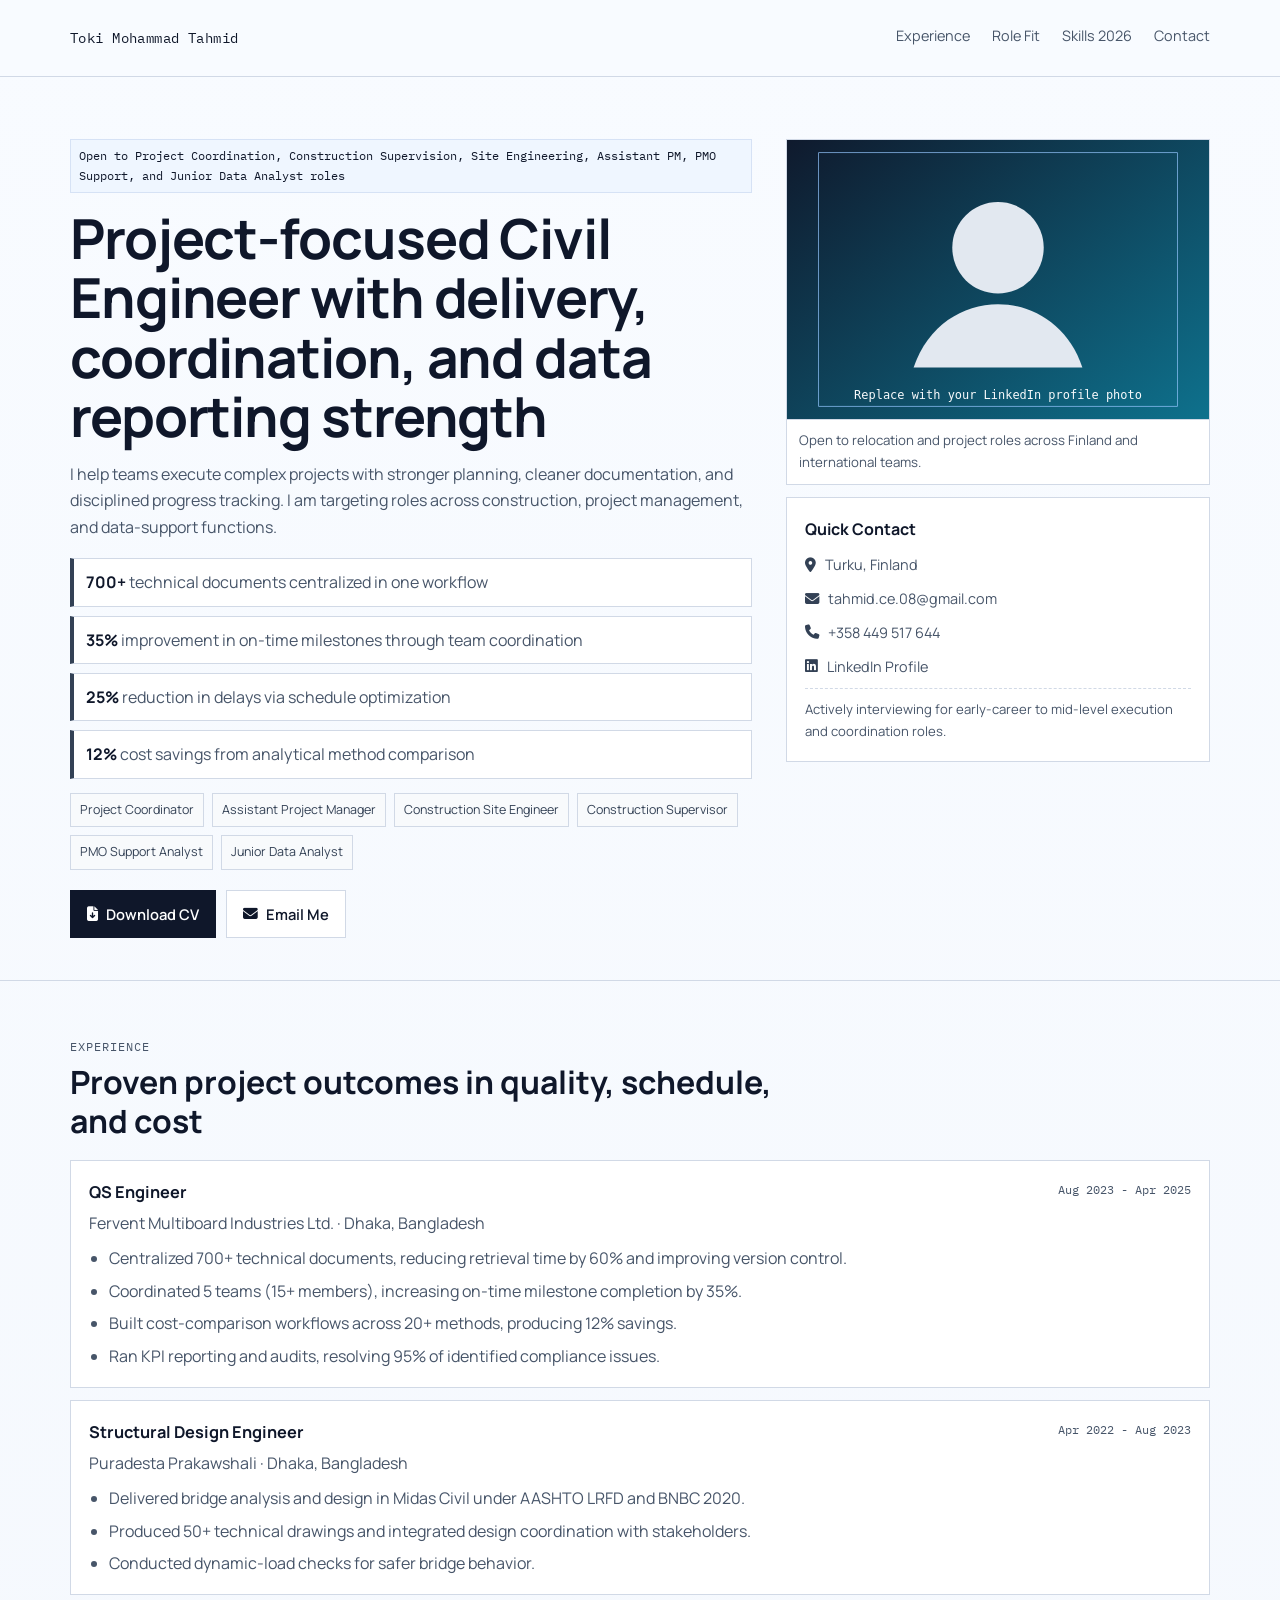
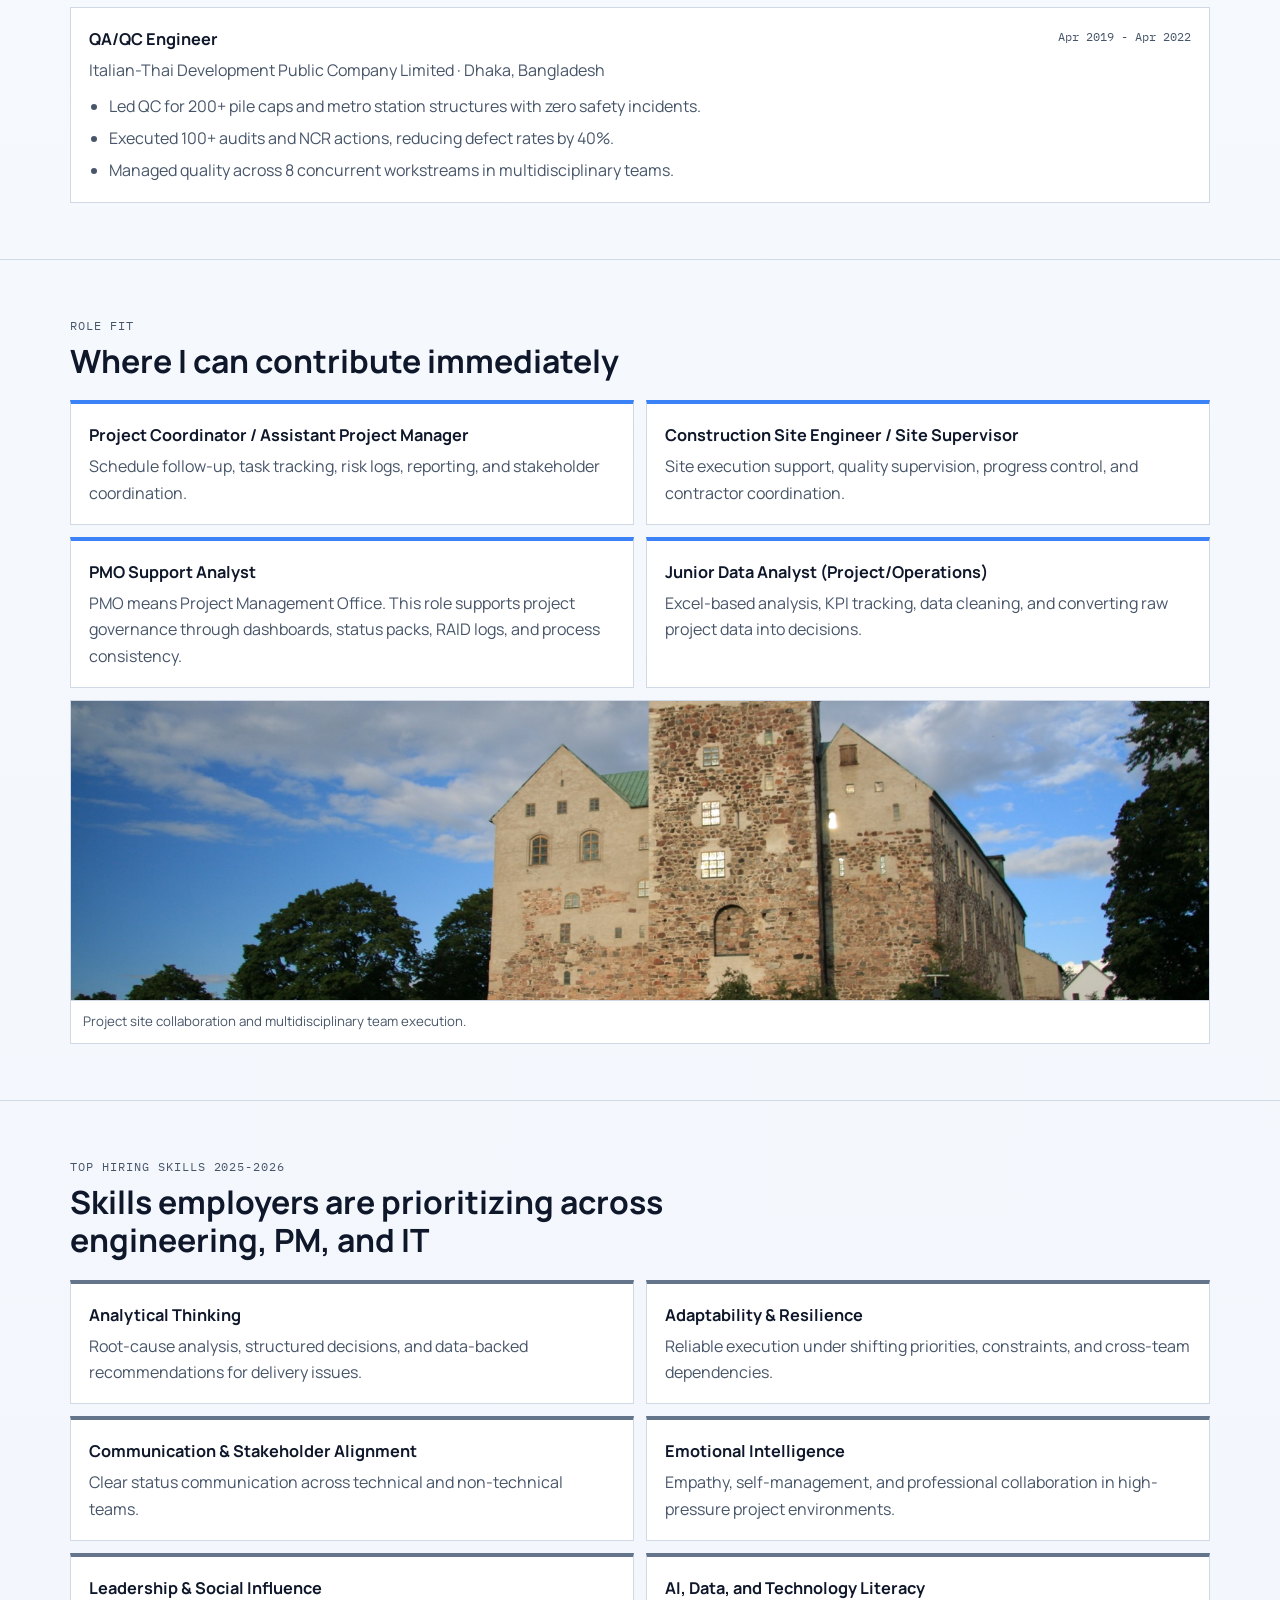
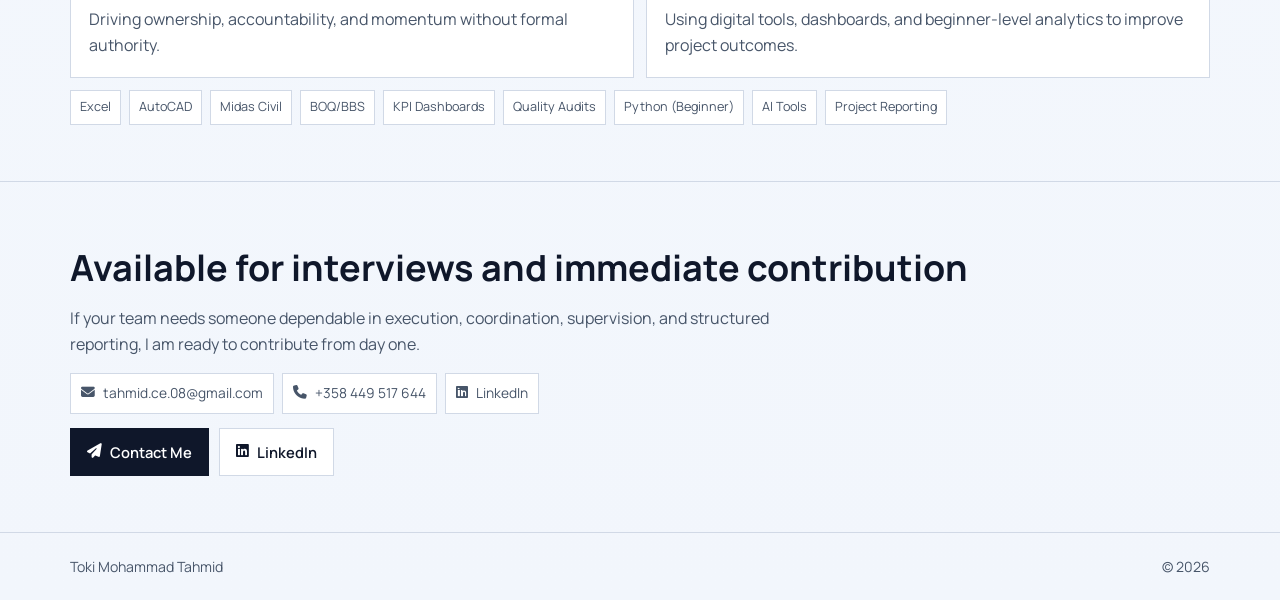
==== index.html @ 41ebed78 "Polish CV site: neutral sharp design, role fit, skills and photo-ready layout" ====
<!DOCTYPE html>
<html lang="en">
<head>
  <meta charset="UTF-8">
  <meta name="viewport" content="width=device-width, initial-scale=1.0">
  <meta name="description" content="Toki Mohammad Tahmid - Civil Engineer and Project Coordinator open to project management, construction supervision, site engineering, and junior data roles.">
  <meta name="robots" content="index,follow">
  <meta name="theme-color" content="#0f172a">
  <meta property="og:type" content="website">
  <meta property="og:title" content="Toki Mohammad Tahmid | Civil Engineer & Project Coordinator">
  <meta property="og:description" content="6+ years delivering measurable schedule, quality, and cost outcomes in infrastructure projects.">
  <meta property="og:url" content="https://tamidtoki.github.io/CV_Website/">
  <meta property="og:image" content="assets/favicon.svg">
  <meta name="twitter:card" content="summary_large_image">
  <meta name="twitter:title" content="Toki Mohammad Tahmid | Civil Engineer & Project Coordinator">
  <meta name="twitter:description" content="6+ years delivering measurable schedule, quality, and cost outcomes in infrastructure projects.">
  <meta name="twitter:image" content="assets/favicon.svg">
  <link rel="canonical" href="https://tamidtoki.github.io/CV_Website/">
  <title>Toki Mohammad Tahmid | Civil Engineer & Project Coordinator</title>

  <link rel="preconnect" href="https://fonts.googleapis.com">
  <link rel="preconnect" href="https://fonts.gstatic.com" crossorigin>
  <link href="https://fonts.googleapis.com/css2?family=Manrope:wght@400;500;600;700;800&family=IBM+Plex+Mono:wght@400;500&display=swap" rel="stylesheet">
  <link rel="stylesheet" href="https://cdnjs.cloudflare.com/ajax/libs/font-awesome/6.5.1/css/all.min.css">
  <link rel="icon" type="image/svg+xml" href="assets/favicon.svg">
  <link rel="stylesheet" href="css/styles.css">
</head>
<body>
  <a class="skip-link" href="#main">Skip to content</a>

  <header class="site-header">
    <div class="container nav-row">
      <a href="#top" class="brand">Toki Mohammad Tahmid</a>
      <button class="menu-btn" id="menuBtn" aria-label="Open menu" aria-expanded="false" aria-controls="siteNav">
        <span></span><span></span>
      </button>
      <nav id="siteNav" class="site-nav" aria-label="Primary">
        <a href="#experience">Experience</a>
        <a href="#role-fit">Role Fit</a>
        <a href="#skills-2026">Skills 2026</a>
        <a href="#contact">Contact</a>
      </nav>
    </div>
  </header>

  <main id="main">
    <section class="hero" id="top" data-reveal>
      <div class="container hero-grid">
        <div>
          <p class="eyebrow">Open to Project Coordination, Construction Supervision, Site Engineering, Assistant PM, PMO Support, and Junior Data Analyst roles</p>
          <h1>Project-focused Civil Engineer with delivery, coordination, and data reporting strength</h1>
          <p class="lead">I help teams execute complex projects with stronger planning, cleaner documentation, and disciplined progress tracking. I am targeting roles across construction, project management, and data-support functions.</p>

          <ul class="highlight-metrics" aria-label="Selected impact metrics">
            <li><strong>700+</strong> technical documents centralized in one workflow</li>
            <li><strong>35%</strong> improvement in on-time milestones through team coordination</li>
            <li><strong>25%</strong> reduction in delays via schedule optimization</li>
            <li><strong>12%</strong> cost savings from analytical method comparison</li>
          </ul>

          <ul class="role-chips" aria-label="Target roles">
            <li>Project Coordinator</li>
            <li>Assistant Project Manager</li>
            <li>Construction Site Engineer</li>
            <li>Construction Supervisor</li>
            <li>PMO Support Analyst</li>
            <li>Junior Data Analyst</li>
          </ul>

          <div class="hero-actions">
            <a class="btn btn-primary" href="assets/Toki_Mohamamd_Tahmid_CV.pdf" download>
              <i class="fa-solid fa-file-arrow-down"></i> Download CV
            </a>
            <a class="btn btn-secondary" href="mailto:tahmid.ce.08@gmail.com">
              <i class="fa-solid fa-envelope"></i> Email Me
            </a>
          </div>
        </div>

        <aside class="hero-side" data-reveal>
          <figure class="context-figure">
            <img src="assets/images/profile-photo.jpg" alt="Portrait of Toki Mohammad Tahmid" loading="lazy" onerror="this.onerror=null;this.src='assets/images/profile-photo.svg';">
            <figcaption>
              Open to relocation and project roles across Finland and international teams.
            </figcaption>
          </figure>
          <div class="contact-card" aria-label="Contact information">
            <h2>Quick Contact</h2>
            <ul>
              <li><i class="fa-solid fa-location-dot"></i> Turku, Finland</li>
              <li><i class="fa-solid fa-envelope"></i> <a href="mailto:tahmid.ce.08@gmail.com">tahmid.ce.08@gmail.com</a></li>
              <li><i class="fa-solid fa-phone"></i> <a href="tel:+358449517644">+358 449 517 644</a></li>
              <li><i class="fa-brands fa-linkedin"></i> <a href="https://linkedin.com/in/toki-mohammad-t-a7b334159" target="_blank" rel="noopener noreferrer">LinkedIn Profile</a></li>
            </ul>
            <p class="note">Actively interviewing for early-career to mid-level execution and coordination roles.</p>
          </div>
        </aside>
      </div>
    </section>

    <section class="section" id="experience" data-reveal>
      <div class="container">
        <div class="section-heading">
          <p>Experience</p>
          <h2>Proven project outcomes in quality, schedule, and cost</h2>
        </div>

        <article class="entry" data-reveal>
          <header>
            <div>
              <h3>QS Engineer</h3>
              <p>Fervent Multiboard Industries Ltd. · Dhaka, Bangladesh</p>
            </div>
            <time>Aug 2023 - Apr 2025</time>
          </header>
          <ul>
            <li>Centralized 700+ technical documents, reducing retrieval time by 60% and improving version control.</li>
            <li>Coordinated 5 teams (15+ members), increasing on-time milestone completion by 35%.</li>
            <li>Built cost-comparison workflows across 20+ methods, producing 12% savings.</li>
            <li>Ran KPI reporting and audits, resolving 95% of identified compliance issues.</li>
          </ul>
        </article>

        <article class="entry" data-reveal>
          <header>
            <div>
              <h3>Structural Design Engineer</h3>
              <p>Puradesta Prakawshali · Dhaka, Bangladesh</p>
            </div>
            <time>Apr 2022 - Aug 2023</time>
          </header>
          <ul>
            <li>Delivered bridge analysis and design in Midas Civil under AASHTO LRFD and BNBC 2020.</li>
            <li>Produced 50+ technical drawings and integrated design coordination with stakeholders.</li>
            <li>Conducted dynamic-load checks for safer bridge behavior.</li>
          </ul>
        </article>

        <article class="entry" data-reveal>
          <header>
            <div>
              <h3>QA/QC Engineer</h3>
              <p>Italian-Thai Development Public Company Limited · Dhaka, Bangladesh</p>
            </div>
            <time>Apr 2019 - Apr 2022</time>
          </header>
          <ul>
            <li>Led QC for 200+ pile caps and metro station structures with zero safety incidents.</li>
            <li>Executed 100+ audits and NCR actions, reducing defect rates by 40%.</li>
            <li>Managed quality across 8 concurrent workstreams in multidisciplinary teams.</li>
          </ul>
        </article>
      </div>
    </section>

    <section class="section" id="role-fit" data-reveal>
      <div class="container">
        <div class="section-heading">
          <p>Role Fit</p>
          <h2>Where I can contribute immediately</h2>
        </div>
        <div class="role-grid">
          <article class="role-card" data-reveal>
            <h3>Project Coordinator / Assistant Project Manager</h3>
            <p>Schedule follow-up, task tracking, risk logs, reporting, and stakeholder coordination.</p>
          </article>
          <article class="role-card" data-reveal>
            <h3>Construction Site Engineer / Site Supervisor</h3>
            <p>Site execution support, quality supervision, progress control, and contractor coordination.</p>
          </article>
          <article class="role-card" data-reveal>
            <h3>PMO Support Analyst</h3>
            <p>PMO means Project Management Office. This role supports project governance through dashboards, status packs, RAID logs, and process consistency.</p>
          </article>
          <article class="role-card" data-reveal>
            <h3>Junior Data Analyst (Project/Operations)</h3>
            <p>Excel-based analysis, KPI tracking, data cleaning, and converting raw project data into decisions.</p>
          </article>
        </div>

        <figure class="site-photo" data-reveal>
          <img src="assets/images/site-team-photo.jpg" alt="Construction team on project site" loading="lazy" onerror="this.onerror=null;this.src='assets/images/context-photo.jpg';">
          <figcaption>Project site collaboration and multidisciplinary team execution.</figcaption>
        </figure>
      </div>
    </section>

    <section class="section" id="skills-2026" data-reveal>
      <div class="container">
        <div class="section-heading">
          <p>Top Hiring Skills 2025-2026</p>
          <h2>Skills employers are prioritizing across engineering, PM, and IT</h2>
        </div>

        <div class="skills-grid">
          <article data-reveal>
            <h3>Analytical Thinking</h3>
            <p>Root-cause analysis, structured decisions, and data-backed recommendations for delivery issues.</p>
          </article>
          <article data-reveal>
            <h3>Adaptability & Resilience</h3>
            <p>Reliable execution under shifting priorities, constraints, and cross-team dependencies.</p>
          </article>
          <article data-reveal>
            <h3>Communication & Stakeholder Alignment</h3>
            <p>Clear status communication across technical and non-technical teams.</p>
          </article>
          <article data-reveal>
            <h3>Emotional Intelligence</h3>
            <p>Empathy, self-management, and professional collaboration in high-pressure project environments.</p>
          </article>
          <article data-reveal>
            <h3>Leadership & Social Influence</h3>
            <p>Driving ownership, accountability, and momentum without formal authority.</p>
          </article>
          <article data-reveal>
            <h3>AI, Data, and Technology Literacy</h3>
            <p>Using digital tools, dashboards, and beginner-level analytics to improve project outcomes.</p>
          </article>
        </div>

        <div class="tools-strip" data-reveal aria-label="Tools and platforms">
          <span>Excel</span>
          <span>AutoCAD</span>
          <span>Midas Civil</span>
          <span>BOQ/BBS</span>
          <span>KPI Dashboards</span>
          <span>Quality Audits</span>
          <span>Python (Beginner)</span>
          <span>AI Tools</span>
          <span>Project Reporting</span>
        </div>

      </div>
    </section>

    <section class="section" id="contact" data-reveal>
      <div class="container cta">
        <h2>Available for interviews and immediate contribution</h2>
        <p>If your team needs someone dependable in execution, coordination, supervision, and structured reporting, I am ready to contribute from day one.</p>
        <div class="contact-strip" data-reveal>
          <a href="mailto:tahmid.ce.08@gmail.com"><i class="fa-solid fa-envelope"></i> tahmid.ce.08@gmail.com</a>
          <a href="tel:+358449517644"><i class="fa-solid fa-phone"></i> +358 449 517 644</a>
          <a href="https://linkedin.com/in/toki-mohammad-t-a7b334159" target="_blank" rel="noopener noreferrer"><i class="fa-brands fa-linkedin"></i> LinkedIn</a>
        </div>
        <div class="hero-actions">
          <a class="btn btn-primary" href="mailto:tahmid.ce.08@gmail.com"><i class="fa-solid fa-paper-plane"></i> Contact Me</a>
          <a class="btn btn-secondary" href="https://linkedin.com/in/toki-mohammad-t-a7b334159" target="_blank" rel="noopener noreferrer"><i class="fa-brands fa-linkedin"></i> LinkedIn</a>
        </div>
      </div>
    </section>
  </main>

  <footer class="site-footer">
    <div class="container footer-row">
      <p>Toki Mohammad Tahmid</p>
      <p>&copy; <span id="year"></span></p>
    </div>
  </footer>

  <script type="application/ld+json">
  {
    "@context": "https://schema.org",
    "@type": "Person",
    "name": "Toki Mohammad Tahmid",
    "jobTitle": "Civil Engineer & Project Coordinator",
    "email": "mailto:tahmid.ce.08@gmail.com",
    "telephone": "+358449517644",
    "address": {
      "@type": "PostalAddress",
      "addressLocality": "Turku",
      "addressCountry": "Finland"
    },
    "sameAs": ["https://linkedin.com/in/toki-mohammad-t-a7b334159"]
  }
  </script>

  <script src="js/main.js"></script>
</body>
</html>
---- css/styles.css ----
:root {
  --bg: #f7f9fc;
  --surface: #ffffff;
  --text: #0f172a;
  --muted: #475569;
  --line: #d1d9e6;
  --brand: #0f172a;
  --accent: #334155;
  --accent-soft: #eff6ff;
  --chip: #f8fafc;
  --chip-line: #d1d9e6;
  --chip-text: #334155;
  --mono: 'IBM Plex Mono', monospace;
  --body: 'Manrope', sans-serif;
}

* {
  box-sizing: border-box;
  margin: 0;
  padding: 0;
}

html {
  scroll-behavior: smooth;
  scroll-padding-top: 92px;
}

body {
  font-family: var(--body);
  color: var(--text);
  background: linear-gradient(180deg, #f8fbff 0%, #f2f6fc 100%);
  line-height: 1.65;
}

a {
  color: inherit;
  text-decoration: none;
}

img {
  max-width: 100%;
  display: block;
}

ul {
  list-style: none;
}

.skip-link {
  position: absolute;
  left: 14px;
  top: -90px;
  z-index: 100;
  background: var(--text);
  color: #fff;
  border: 1px solid var(--text);
  padding: 10px 12px;
}

.skip-link:focus {
  top: 12px;
}

a:focus-visible,
button:focus-visible {
  outline: 2px solid var(--accent);
  outline-offset: 3px;
}

.container {
  width: min(1140px, 92vw);
  margin: 0 auto;
}

.site-header {
  position: sticky;
  top: 0;
  z-index: 50;
  border-bottom: 1px solid var(--line);
  background: rgba(248, 251, 255, 0.95);
  backdrop-filter: blur(8px);
}

.nav-row {
  min-height: 76px;
  display: flex;
  align-items: center;
  justify-content: space-between;
  gap: 16px;
}

.brand {
  font-family: var(--mono);
  font-size: 0.87rem;
  letter-spacing: 0.03em;
  white-space: nowrap;
}

.site-nav {
  display: flex;
  align-items: center;
  gap: 22px;
}

.site-nav a {
  font-size: 0.9rem;
  color: var(--muted);
  border-bottom: 1px solid transparent;
  padding-bottom: 3px;
}

.site-nav a:hover,
.site-nav a.active {
  color: var(--text);
  border-bottom-color: var(--text);
}

.menu-btn {
  display: none;
  width: 40px;
  height: 40px;
  border: 1px solid var(--line);
  background: var(--surface);
  align-items: center;
  justify-content: center;
  flex-direction: column;
  gap: 6px;
}

.menu-btn span {
  width: 15px;
  height: 2px;
  background: var(--text);
}

.hero {
  padding: 62px 0 42px;
}

.hero-grid {
  display: grid;
  grid-template-columns: 1.45fr 0.9fr;
  gap: 34px;
  align-items: start;
}

.eyebrow {
  display: inline-block;
  font-family: var(--mono);
  font-size: 0.75rem;
  color: var(--brand);
  background: var(--accent-soft);
  border: 1px solid #d6e2f5;
  padding: 6px 8px;
  margin-bottom: 16px;
}

h1 {
  font-size: clamp(2.1rem, 4.8vw, 3.45rem);
  line-height: 1.08;
  letter-spacing: -0.02em;
  margin-bottom: 14px;
  max-width: 19ch;
}

.lead {
  color: var(--muted);
  margin-bottom: 18px;
  max-width: 68ch;
}

.highlight-metrics {
  display: grid;
  gap: 9px;
  margin-bottom: 14px;
}

.highlight-metrics li {
  border: 1px solid var(--line);
  border-left: 4px solid var(--accent);
  background: var(--surface);
  padding: 10px 12px;
  color: var(--muted);
}

.highlight-metrics strong {
  color: var(--text);
}

.role-chips {
  display: flex;
  flex-wrap: wrap;
  gap: 8px;
  margin-bottom: 20px;
}

.role-chips li {
  border: 1px solid var(--chip-line);
  background: var(--chip);
  color: var(--chip-text);
  font-size: 0.78rem;
  padding: 6px 9px;
}

.hero-actions {
  display: flex;
  flex-wrap: wrap;
  gap: 10px;
}

.btn {
  display: inline-flex;
  align-items: center;
  gap: 8px;
  border: 1px solid transparent;
  font-weight: 600;
  font-size: 0.92rem;
  padding: 11px 16px;
}

.btn-primary {
  background: var(--brand);
  color: #fff;
}

.btn-primary:hover {
  background: #082c40;
}

.btn-secondary {
  border-color: var(--line);
  background: var(--surface);
}

.btn-secondary:hover {
  border-color: var(--text);
}

.hero-side {
  display: grid;
  gap: 12px;
}

.context-figure {
  border: 1px solid var(--line);
  background: var(--surface);
}

.context-figure img {
  width: 100%;
  height: 280px;
  object-fit: cover;
  border-bottom: 1px solid var(--line);
}

.context-figure figcaption {
  padding: 10px 12px;
  color: var(--muted);
  font-size: 0.83rem;
}

.context-figure figcaption a {
  color: var(--brand);
  text-decoration: underline;
}

.contact-card {
  border: 1px solid var(--line);
  background: var(--surface);
  padding: 18px;
}

.contact-card h2 {
  font-size: 1rem;
  margin-bottom: 11px;
}

.contact-card ul {
  display: grid;
  gap: 10px;
  margin-bottom: 10px;
}

.contact-card li {
  display: flex;
  align-items: center;
  gap: 9px;
  color: var(--muted);
  font-size: 0.9rem;
}

.contact-card i {
  color: var(--accent);
}

.note {
  color: var(--muted);
  border-top: 1px dashed var(--line);
  padding-top: 10px;
  font-size: 0.82rem;
}

.section {
  border-top: 1px solid var(--line);
  padding: 56px 0;
}

.section-heading {
  margin-bottom: 20px;
}

.section-heading p {
  font-family: var(--mono);
  font-size: 0.76rem;
  letter-spacing: 0.08em;
  text-transform: uppercase;
  color: var(--muted);
  margin-bottom: 6px;
}

.section-heading h2 {
  font-size: clamp(1.32rem, 3vw, 2rem);
  line-height: 1.2;
  max-width: 34ch;
}

.entry,
.role-card,
.skills-grid article {
  border: 1px solid var(--line);
  background: var(--surface);
  padding: 18px;
}

.entry + .entry {
  margin-top: 12px;
}

.entry header {
  display: flex;
  justify-content: space-between;
  gap: 16px;
  margin-bottom: 9px;
}

.entry h3,
.role-card h3,
.skills-grid h3 {
  font-size: 1.02rem;
  margin-bottom: 4px;
}

.entry header p,
.entry time,
.entry li,
.role-card p,
.skills-grid p {
  color: var(--muted);
}

.entry time {
  font-family: var(--mono);
  font-size: 0.78rem;
  white-space: nowrap;
}

.entry ul {
  list-style: disc;
  padding-left: 20px;
  display: grid;
  gap: 6px;
}

.role-grid,
.skills-grid {
  display: grid;
  grid-template-columns: repeat(2, minmax(0, 1fr));
  gap: 12px;
}

.role-card {
  border-top: 4px solid #3b82f6;
}

.skills-grid article {
  border-top: 4px solid #64748b;
}

.tools-strip {
  margin-top: 12px;
  display: flex;
  flex-wrap: wrap;
  gap: 8px;
}

.tools-strip span {
  border: 1px solid var(--line);
  background: var(--surface);
  color: var(--muted);
  font-size: 0.79rem;
  padding: 6px 9px;
}

.mini-note {
  margin-top: 12px;
  font-size: 0.82rem;
  color: var(--muted);
  border-top: 1px dashed var(--line);
  padding-top: 10px;
}

.site-photo {
  margin-top: 12px;
  border: 1px solid var(--line);
  background: var(--surface);
}

.site-photo img {
  width: 100%;
  height: 300px;
  object-fit: cover;
  border-bottom: 1px solid var(--line);
}

.site-photo figcaption {
  padding: 10px 12px;
  font-size: 0.83rem;
  color: var(--muted);
}

/* Keep all corners strictly sharp */
*,
*::before,
*::after {
  border-radius: 0 !important;
}

.cta h2 {
  font-size: clamp(1.58rem, 3vw, 2.25rem);
  margin-bottom: 8px;
}

.cta p {
  color: var(--muted);
  max-width: 74ch;
  margin-bottom: 15px;
}

.contact-strip {
  display: flex;
  flex-wrap: wrap;
  gap: 8px;
  margin-bottom: 14px;
}

.contact-strip a {
  border: 1px solid var(--line);
  background: var(--surface);
  color: var(--muted);
  font-size: 0.86rem;
  padding: 8px 10px;
  display: inline-flex;
  align-items: center;
  gap: 8px;
}

.contact-strip a:hover {
  border-color: #94a3b8;
  color: var(--text);
}

.site-footer {
  border-top: 1px solid var(--line);
  padding: 22px 0;
}

.footer-row {
  display: flex;
  justify-content: space-between;
  gap: 10px;
  color: var(--muted);
  font-size: 0.88rem;
}

/* Framer-style subtle motion in vanilla CSS/JS */
[data-reveal] {
  opacity: 0;
  transform: translateY(18px);
  transition: opacity 0.75s ease, transform 0.75s ease;
}

[data-reveal].visible {
  opacity: 1;
  transform: translateY(0);
}

@media (max-width: 980px) {
  .hero-grid,
  .role-grid,
  .skills-grid {
    grid-template-columns: 1fr;
  }

  .entry header {
    flex-direction: column;
    gap: 4px;
  }
}

@media (max-width: 760px) {
  .menu-btn {
    display: inline-flex;
  }

  .site-nav {
    position: absolute;
    top: 63px;
    right: 4vw;
    min-width: 220px;
    display: none;
    flex-direction: column;
    align-items: flex-start;
    gap: 12px;
    border: 1px solid var(--line);
    background: var(--surface);
    padding: 12px;
  }

  .site-nav.open {
    display: flex;
  }

  .brand {
    max-width: calc(100vw - 110px);
    overflow: hidden;
    text-overflow: ellipsis;
  }

  .footer-row {
    flex-direction: column;
  }
}

@media (prefers-reduced-motion: reduce) {
  html {
    scroll-behavior: auto;
  }

  * {
    transition: none !important;
  }

  [data-reveal] {
    opacity: 1 !important;
    transform: none !important;
  }
}
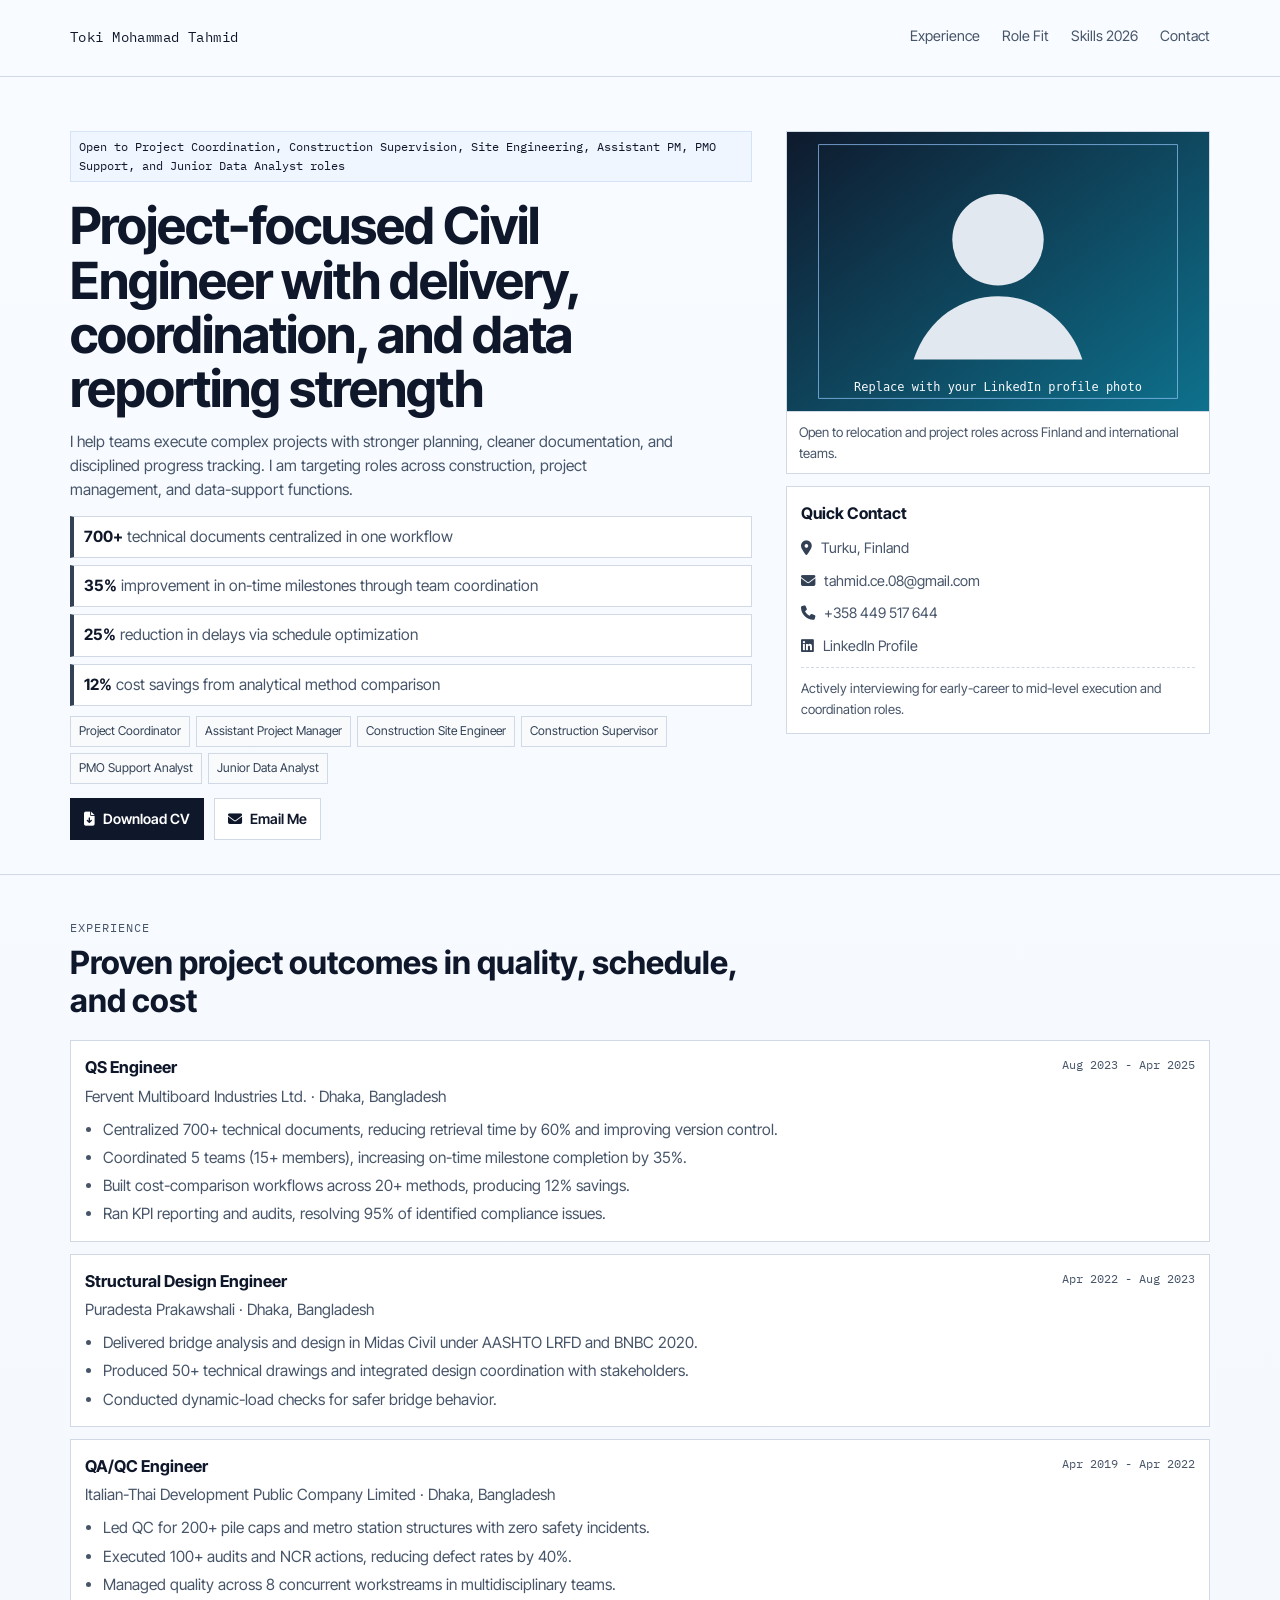
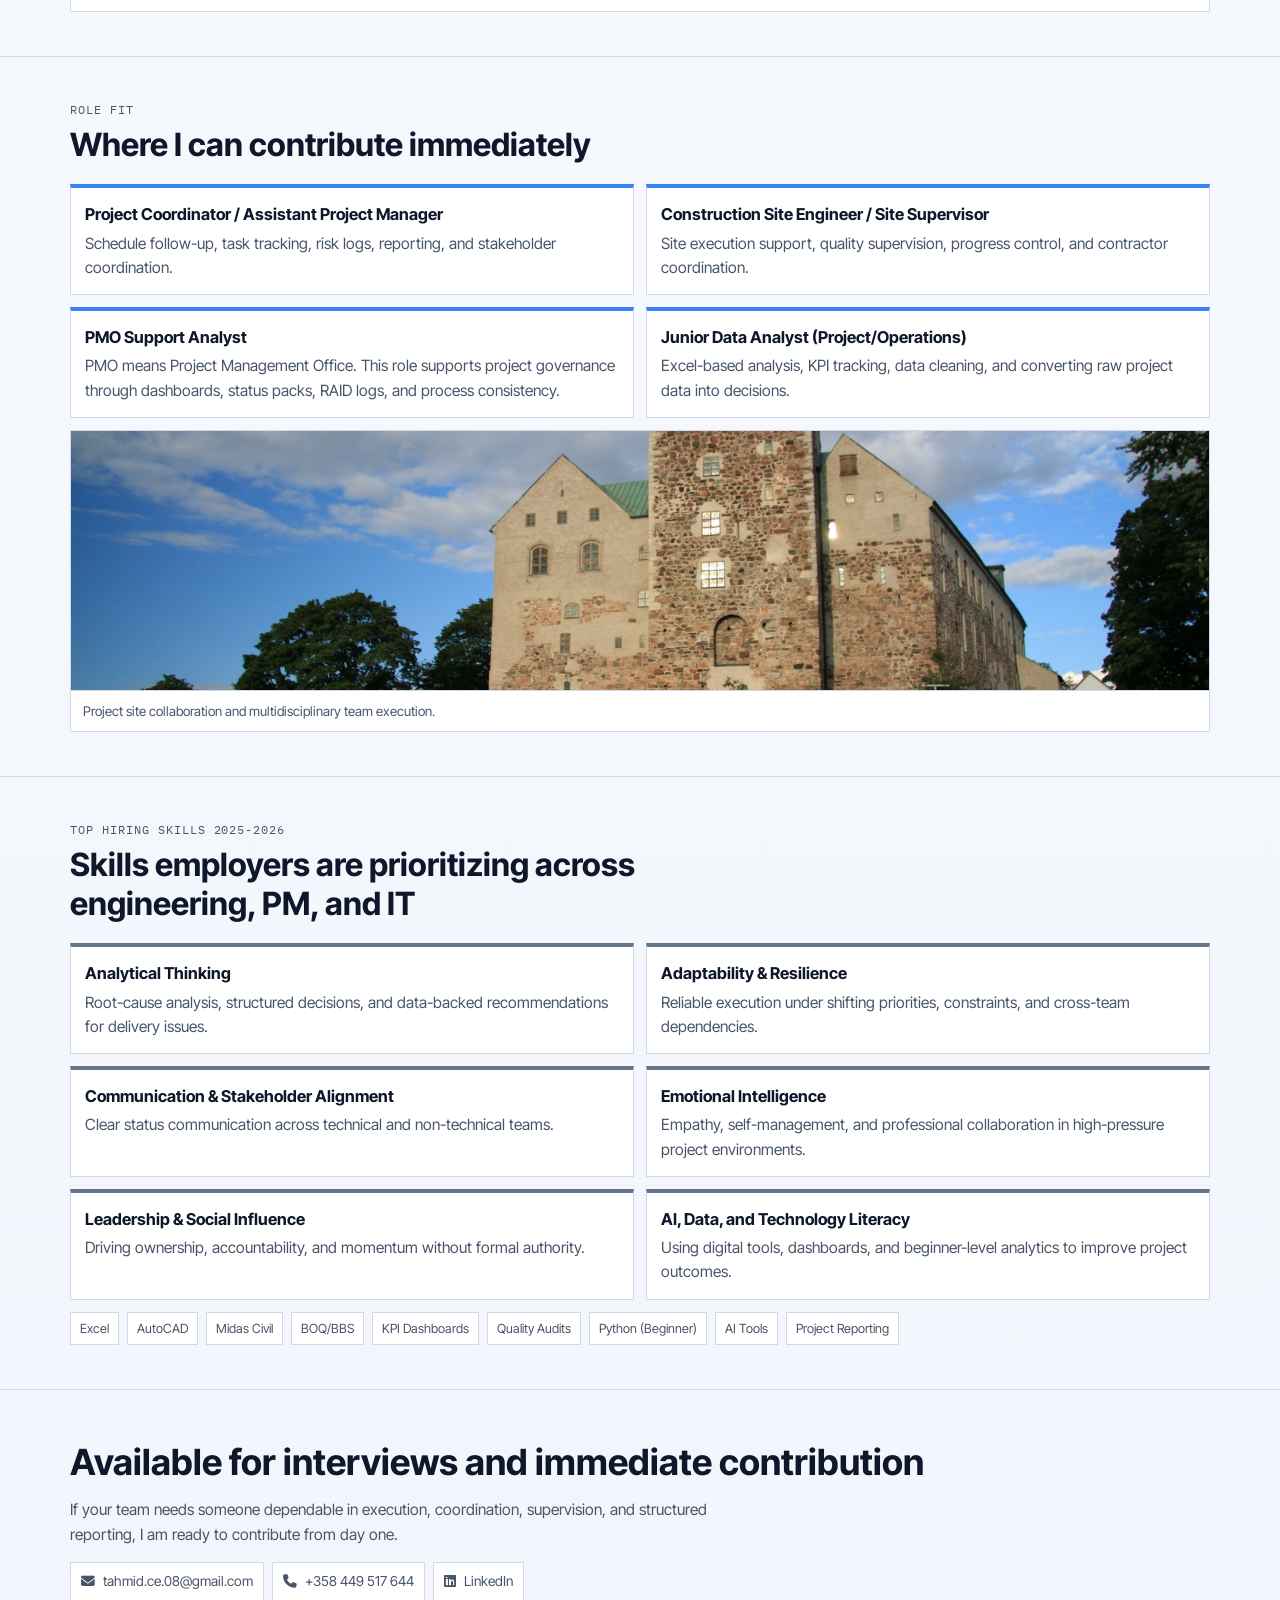
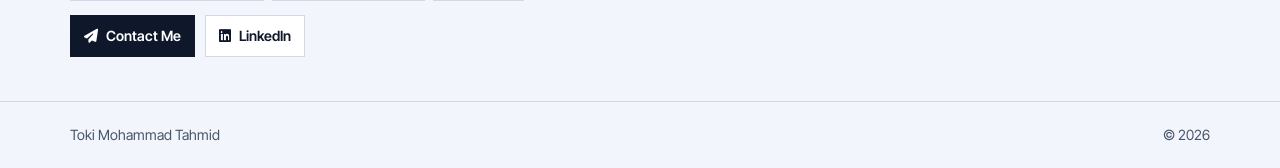
==== commit b6f88688: "Improve mobile UX: denser typography, compact spacing, and better photo priority" ====
--- a/index.html
+++ b/index.html
@@ -20,7 +20,7 @@
 
   <link rel="preconnect" href="https://fonts.googleapis.com">
   <link rel="preconnect" href="https://fonts.gstatic.com" crossorigin>
-  <link href="https://fonts.googleapis.com/css2?family=Manrope:wght@400;500;600;700;800&family=IBM+Plex+Mono:wght@400;500&display=swap" rel="stylesheet">
+  <link href="https://fonts.googleapis.com/css2?family=Inter+Tight:wght@400;500;600;700;800&family=IBM+Plex+Mono:wght@400;500&display=swap" rel="stylesheet">
   <link rel="stylesheet" href="https://cdnjs.cloudflare.com/ajax/libs/font-awesome/6.5.1/css/all.min.css">
   <link rel="icon" type="image/svg+xml" href="assets/favicon.svg">
   <link rel="stylesheet" href="css/styles.css">
--- a/css/styles.css
+++ b/css/styles.css
@@ -11,7 +11,7 @@
   --chip-line: #d1d9e6;
   --chip-text: #334155;
   --mono: 'IBM Plex Mono', monospace;
-  --body: 'Manrope', sans-serif;
+  --body: 'Inter Tight', sans-serif;
 }
 
 * {
@@ -27,9 +27,10 @@
 
 body {
   font-family: var(--body);
+  font-size: 15.5px;
   color: var(--text);
   background: linear-gradient(180deg, #f8fbff 0%, #f2f6fc 100%);
-  line-height: 1.65;
+  line-height: 1.56;
 }
 
 a {
@@ -134,7 +135,7 @@
 }
 
 .hero {
-  padding: 62px 0 42px;
+  padding: 54px 0 34px;
 }
 
 .hero-grid {
@@ -156,8 +157,8 @@
 }
 
 h1 {
-  font-size: clamp(2.1rem, 4.8vw, 3.45rem);
-  line-height: 1.08;
+  font-size: clamp(1.9rem, 4.4vw, 3.2rem);
+  line-height: 1.06;
   letter-spacing: -0.02em;
   margin-bottom: 14px;
   max-width: 19ch;
@@ -165,21 +166,21 @@
 
 .lead {
   color: var(--muted);
-  margin-bottom: 18px;
+  margin-bottom: 14px;
   max-width: 68ch;
 }
 
 .highlight-metrics {
   display: grid;
-  gap: 9px;
-  margin-bottom: 14px;
+  gap: 7px;
+  margin-bottom: 10px;
 }
 
 .highlight-metrics li {
   border: 1px solid var(--line);
   border-left: 4px solid var(--accent);
   background: var(--surface);
-  padding: 10px 12px;
+  padding: 8px 10px;
   color: var(--muted);
 }
 
@@ -190,16 +191,16 @@
 .role-chips {
   display: flex;
   flex-wrap: wrap;
-  gap: 8px;
-  margin-bottom: 20px;
+  gap: 6px;
+  margin-bottom: 14px;
 }
 
 .role-chips li {
   border: 1px solid var(--chip-line);
   background: var(--chip);
   color: var(--chip-text);
-  font-size: 0.78rem;
-  padding: 6px 9px;
+  font-size: 0.76rem;
+  padding: 5px 8px;
 }
 
 .hero-actions {
@@ -214,8 +215,8 @@
   gap: 8px;
   border: 1px solid transparent;
   font-weight: 600;
-  font-size: 0.92rem;
-  padding: 11px 16px;
+  font-size: 0.88rem;
+  padding: 9px 13px;
 }
 
 .btn-primary {
@@ -267,7 +268,7 @@
 .contact-card {
   border: 1px solid var(--line);
   background: var(--surface);
-  padding: 18px;
+  padding: 14px;
 }
 
 .contact-card h2 {
@@ -302,7 +303,7 @@
 
 .section {
   border-top: 1px solid var(--line);
-  padding: 56px 0;
+  padding: 44px 0;
 }
 
 .section-heading {
@@ -329,7 +330,7 @@
 .skills-grid article {
   border: 1px solid var(--line);
   background: var(--surface);
-  padding: 18px;
+  padding: 14px;
 }
 
 .entry + .entry {
@@ -366,9 +367,9 @@
 
 .entry ul {
   list-style: disc;
-  padding-left: 20px;
+  padding-left: 18px;
   display: grid;
-  gap: 6px;
+  gap: 4px;
 }
 
 .role-grid,
@@ -417,7 +418,7 @@
 
 .site-photo img {
   width: 100%;
-  height: 300px;
+  height: 260px;
   object-fit: cover;
   border-bottom: 1px solid var(--line);
 }
@@ -501,6 +502,14 @@
     grid-template-columns: 1fr;
   }
 
+  .hero-side {
+    order: -1;
+  }
+
+  .context-figure img {
+    height: 260px;
+  }
+
   .entry header {
     flex-direction: column;
     gap: 4px;
@@ -508,6 +517,138 @@
 }
 
 @media (max-width: 760px) {
+  body {
+    font-size: 14.5px;
+    line-height: 1.5;
+  }
+
+  .hero {
+    padding: 34px 0 24px;
+  }
+
+  h1 {
+    font-size: 1.7rem;
+    margin-bottom: 10px;
+    max-width: 100%;
+  }
+
+  .eyebrow {
+    font-size: 0.69rem;
+    margin-bottom: 10px;
+  }
+
+  .section {
+    padding: 30px 0;
+  }
+
+  .section-heading {
+    margin-bottom: 12px;
+  }
+
+  .section-heading h2 {
+    font-size: 1.18rem;
+  }
+
+  .highlight-metrics {
+    grid-template-columns: 1fr;
+  }
+
+  .highlight-metrics li {
+    font-size: 0.86rem;
+  }
+
+  .role-chips {
+    margin-bottom: 10px;
+  }
+
+  .role-chips li {
+    font-size: 0.72rem;
+    padding: 4px 7px;
+  }
+
+  .hero-actions {
+    gap: 8px;
+  }
+
+  .btn {
+    font-size: 0.83rem;
+    padding: 8px 10px;
+  }
+
+  .contact-card {
+    padding: 12px;
+  }
+
+  .contact-card li {
+    font-size: 0.84rem;
+    gap: 7px;
+  }
+
+  .entry,
+  .role-card,
+  .skills-grid article {
+    padding: 11px;
+  }
+
+  .entry h3,
+  .role-card h3,
+  .skills-grid h3 {
+    font-size: 0.92rem;
+  }
+
+  .entry li,
+  .role-card p,
+  .skills-grid p {
+    font-size: 0.84rem;
+  }
+
+  .tools-strip {
+    gap: 6px;
+  }
+
+  .tools-strip span {
+    font-size: 0.72rem;
+    padding: 4px 6px;
+  }
+
+  .site-photo img {
+    height: 210px;
+  }
+
+  .site-photo figcaption {
+    font-size: 0.78rem;
+    padding: 8px 10px;
+  }
+
+  .contact-strip {
+    gap: 6px;
+    margin-bottom: 10px;
+  }
+
+  .contact-strip a {
+    font-size: 0.78rem;
+    padding: 6px 8px;
+  }
+
+  .cta h2 {
+    font-size: 1.34rem;
+    margin-bottom: 6px;
+  }
+
+  .cta p {
+    font-size: 0.88rem;
+    margin-bottom: 10px;
+  }
+
+  .context-figure img {
+    height: 220px;
+  }
+
+  .context-figure figcaption {
+    font-size: 0.76rem;
+    padding: 8px 10px;
+  }
+
   .menu-btn {
     display: inline-flex;
   }
@@ -516,14 +657,18 @@
     position: absolute;
     top: 63px;
     right: 4vw;
-    min-width: 220px;
+    min-width: 200px;
     display: none;
     flex-direction: column;
     align-items: flex-start;
-    gap: 12px;
+    gap: 8px;
     border: 1px solid var(--line);
     background: var(--surface);
-    padding: 12px;
+    padding: 10px;
+  }
+
+  .site-nav a {
+    font-size: 0.84rem;
   }
 
   .site-nav.open {
@@ -534,10 +679,12 @@
     max-width: calc(100vw - 110px);
     overflow: hidden;
     text-overflow: ellipsis;
+    font-size: 0.78rem;
   }
 
   .footer-row {
     flex-direction: column;
+    font-size: 0.8rem;
   }
 }
 
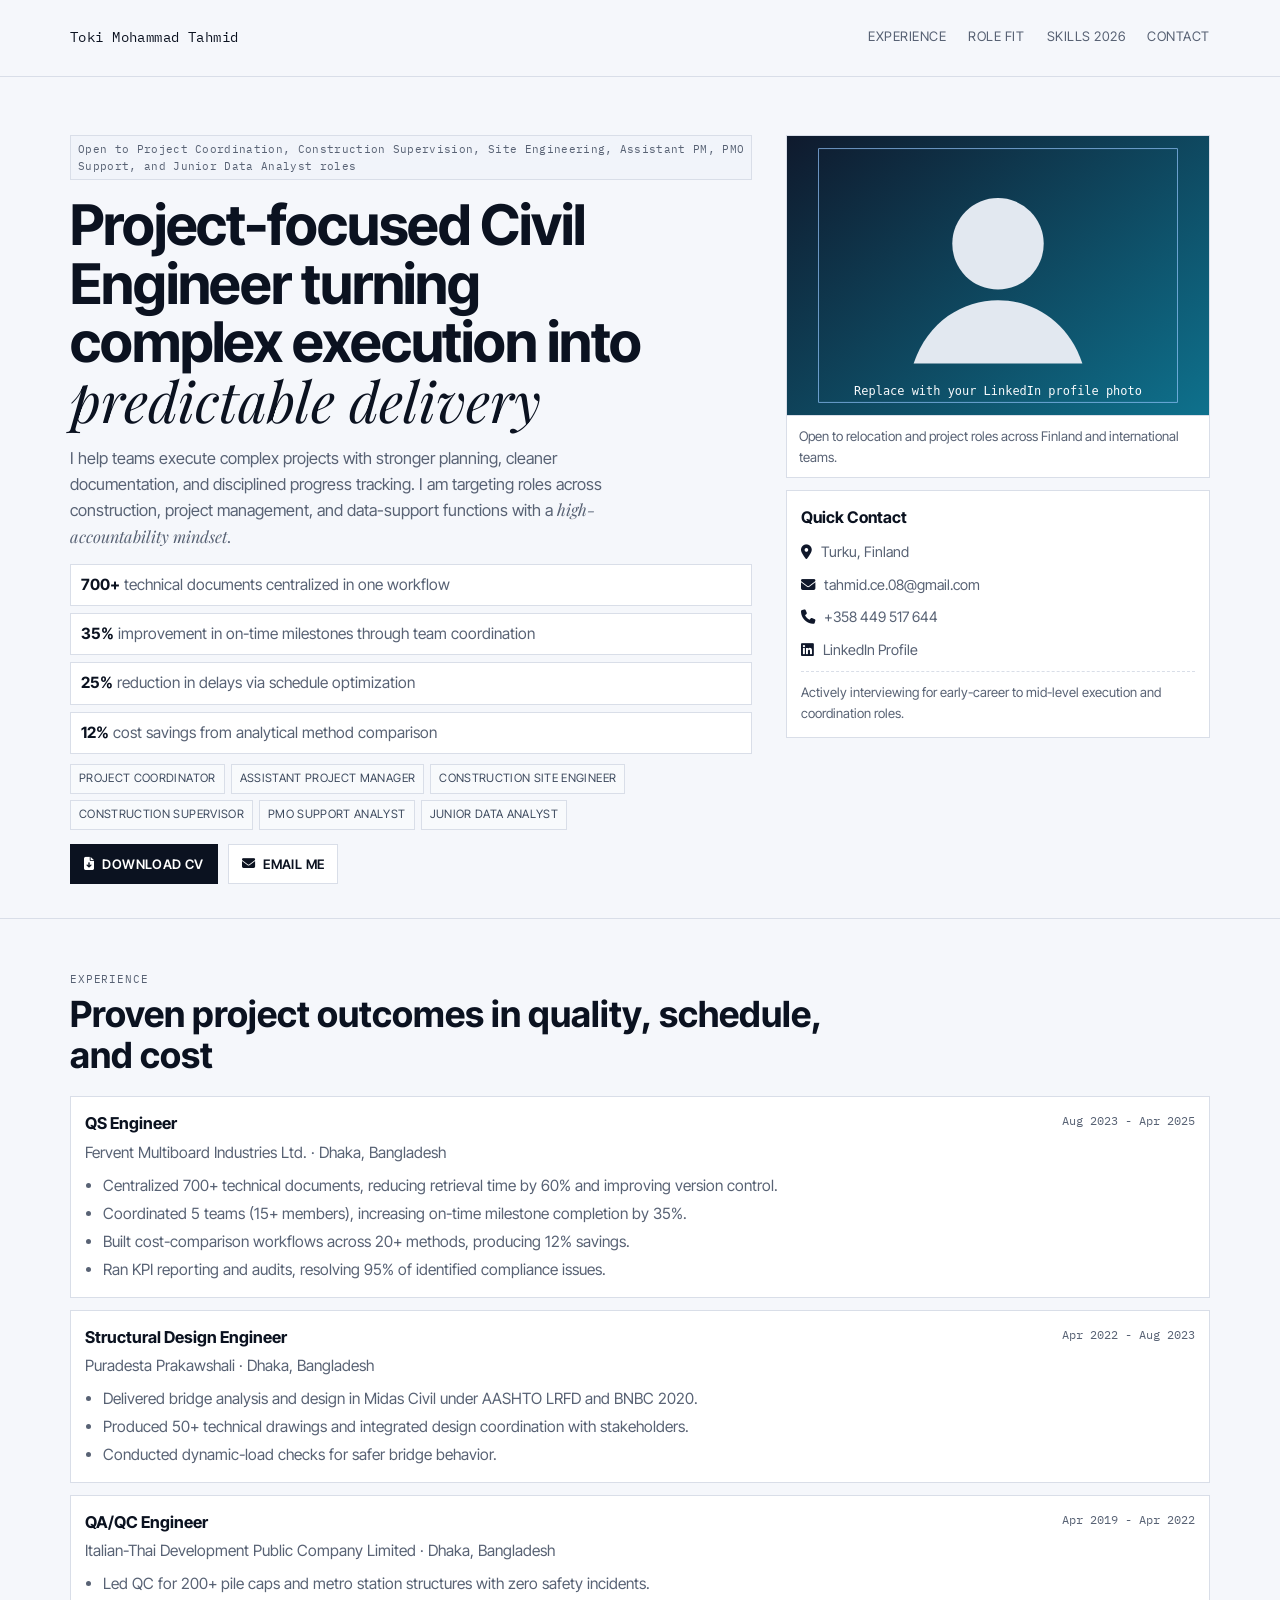
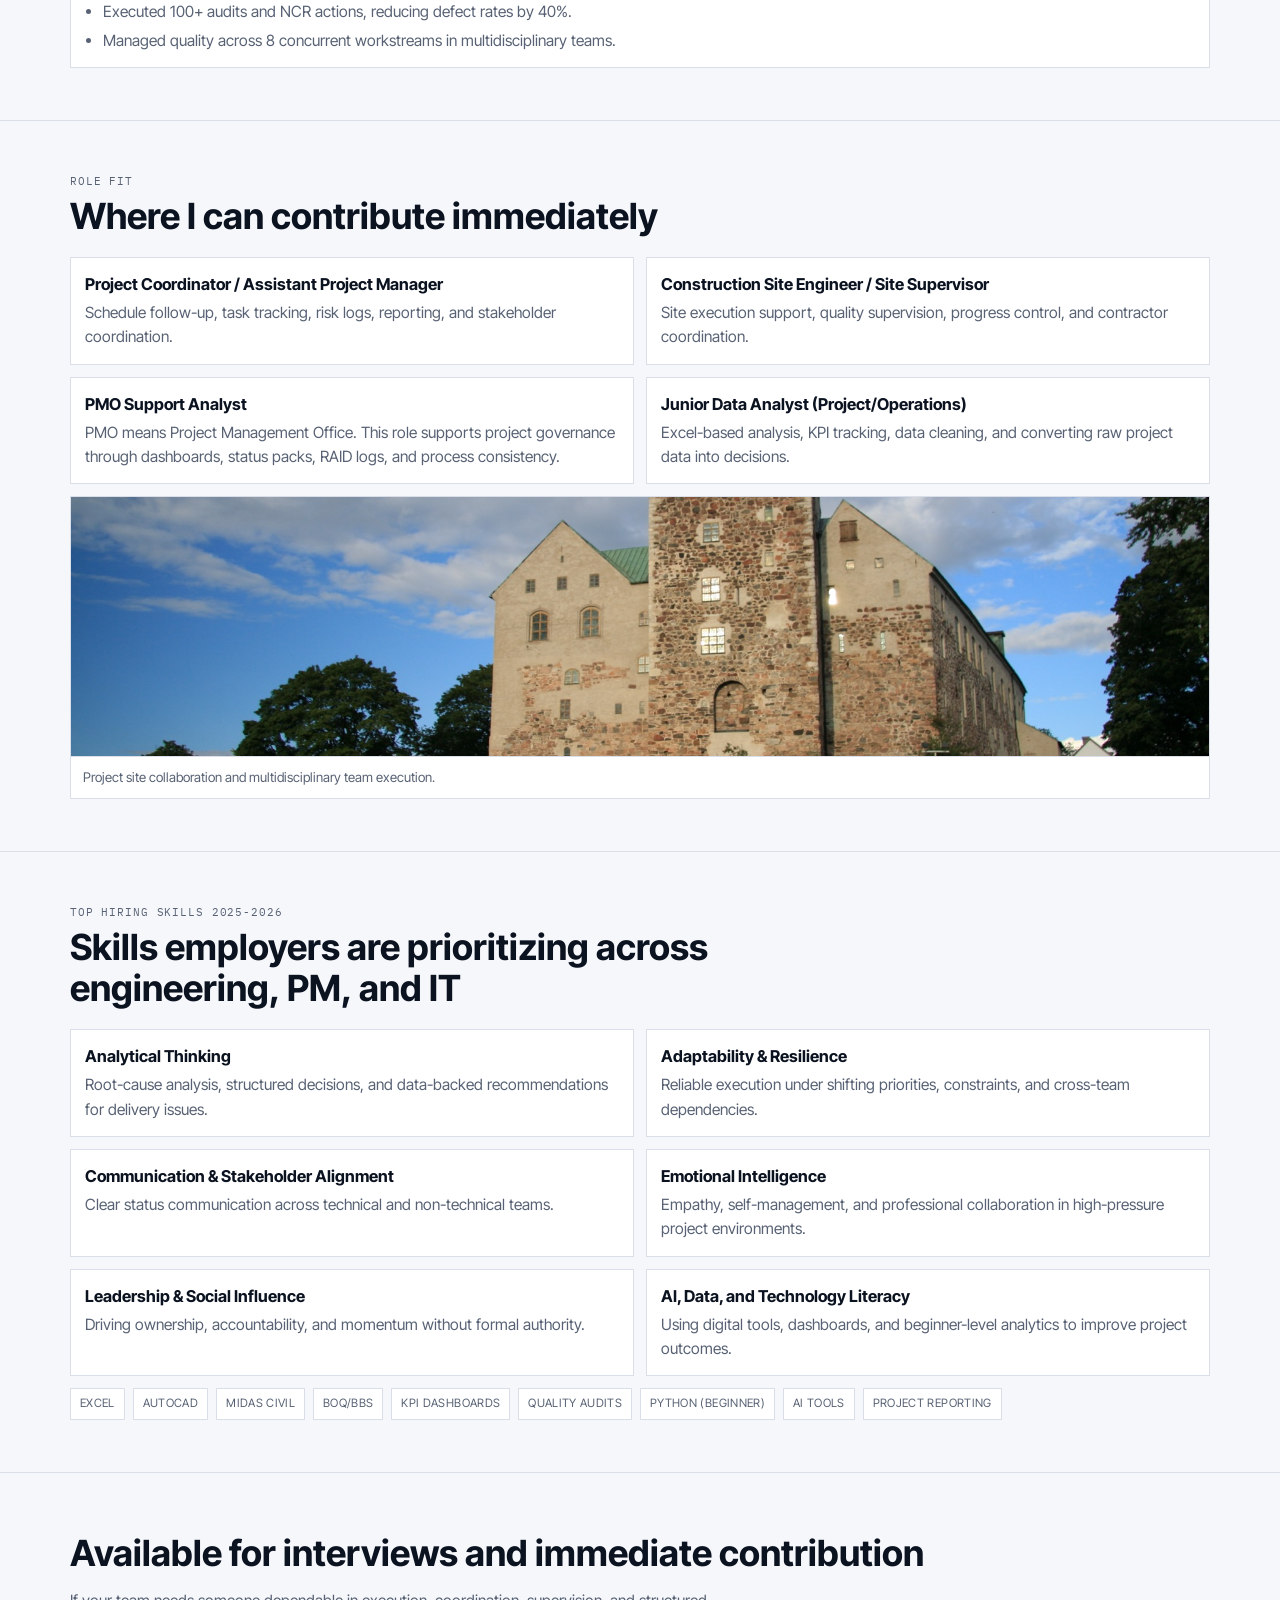
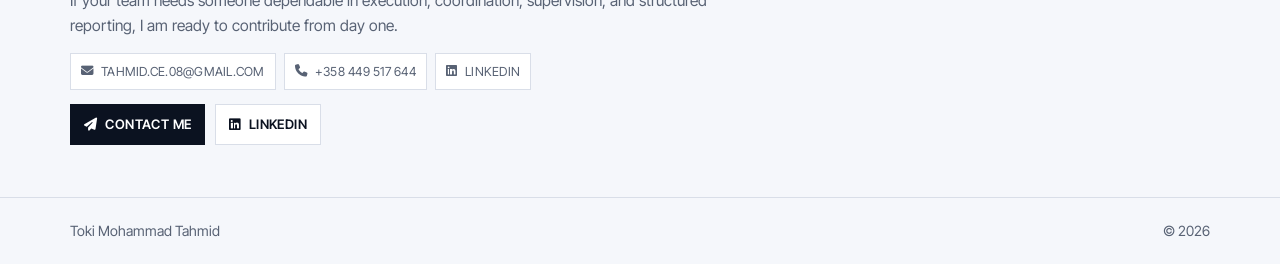
==== commit cc4a5c91: "Redesign toward editorial minimal style with sharper hierarchy and typography" ====
--- a/index.html
+++ b/index.html
@@ -20,7 +20,7 @@
 
   <link rel="preconnect" href="https://fonts.googleapis.com">
   <link rel="preconnect" href="https://fonts.gstatic.com" crossorigin>
-  <link href="https://fonts.googleapis.com/css2?family=Inter+Tight:wght@400;500;600;700;800&family=IBM+Plex+Mono:wght@400;500&display=swap" rel="stylesheet">
+  <link href="https://fonts.googleapis.com/css2?family=Inter+Tight:wght@400;500;600;700;800&family=IBM+Plex+Mono:wght@400;500&family=Playfair+Display:ital,wght@0,400;0,500;1,400;1,500&display=swap" rel="stylesheet">
   <link rel="stylesheet" href="https://cdnjs.cloudflare.com/ajax/libs/font-awesome/6.5.1/css/all.min.css">
   <link rel="icon" type="image/svg+xml" href="assets/favicon.svg">
   <link rel="stylesheet" href="css/styles.css">
@@ -48,8 +48,8 @@
       <div class="container hero-grid">
         <div>
           <p class="eyebrow">Open to Project Coordination, Construction Supervision, Site Engineering, Assistant PM, PMO Support, and Junior Data Analyst roles</p>
-          <h1>Project-focused Civil Engineer with delivery, coordination, and data reporting strength</h1>
-          <p class="lead">I help teams execute complex projects with stronger planning, cleaner documentation, and disciplined progress tracking. I am targeting roles across construction, project management, and data-support functions.</p>
+          <h1>Project-focused Civil Engineer turning complex execution into <span class="accent-serif">predictable delivery</span></h1>
+          <p class="lead">I help teams execute complex projects with stronger planning, cleaner documentation, and disciplined progress tracking. I am targeting roles across construction, project management, and data-support functions with a <span class="accent-serif">high-accountability mindset</span>.</p>
 
           <ul class="highlight-metrics" aria-label="Selected impact metrics">
             <li><strong>700+</strong> technical documents centralized in one workflow</li>
--- a/css/styles.css
+++ b/css/styles.css
@@ -1,17 +1,18 @@
 :root {
-  --bg: #f7f9fc;
+  --bg: #f5f7fb;
   --surface: #ffffff;
-  --text: #0f172a;
-  --muted: #475569;
-  --line: #d1d9e6;
-  --brand: #0f172a;
-  --accent: #334155;
-  --accent-soft: #eff6ff;
+  --text: #0b1220;
+  --muted: #586274;
+  --line: #d9dee8;
+  --brand: #0b1220;
+  --accent: #0f172a;
+  --accent-soft: #f1f4fa;
   --chip: #f8fafc;
-  --chip-line: #d1d9e6;
-  --chip-text: #334155;
+  --chip-line: #d9dee8;
+  --chip-text: #3d4a5e;
   --mono: 'IBM Plex Mono', monospace;
   --body: 'Inter Tight', sans-serif;
+  --serif: 'Playfair Display', serif;
 }
 
 * {
@@ -29,7 +30,7 @@
   font-family: var(--body);
   font-size: 15.5px;
   color: var(--text);
-  background: linear-gradient(180deg, #f8fbff 0%, #f2f6fc 100%);
+  background: var(--bg);
   line-height: 1.56;
 }
 
@@ -78,7 +79,7 @@
   top: 0;
   z-index: 50;
   border-bottom: 1px solid var(--line);
-  background: rgba(248, 251, 255, 0.95);
+  background: rgba(245, 247, 251, 0.95);
   backdrop-filter: blur(8px);
 }
 
@@ -104,7 +105,9 @@
 }
 
 .site-nav a {
-  font-size: 0.9rem;
+  font-size: 0.82rem;
+  letter-spacing: 0.04em;
+  text-transform: uppercase;
   color: var(--muted);
   border-bottom: 1px solid transparent;
   padding-bottom: 3px;
@@ -135,7 +138,7 @@
 }
 
 .hero {
-  padding: 54px 0 34px;
+  padding: 58px 0 34px;
 }
 
 .hero-grid {
@@ -148,26 +151,35 @@
 .eyebrow {
   display: inline-block;
   font-family: var(--mono);
-  font-size: 0.75rem;
-  color: var(--brand);
+  font-size: 0.67rem;
+  color: var(--muted);
   background: var(--accent-soft);
-  border: 1px solid #d6e2f5;
-  padding: 6px 8px;
+  border: 1px solid var(--line);
+  padding: 5px 7px;
   margin-bottom: 16px;
+  letter-spacing: 0.03em;
 }
 
 h1 {
-  font-size: clamp(1.9rem, 4.4vw, 3.2rem);
-  line-height: 1.06;
+  font-size: clamp(2rem, 4.6vw, 3.5rem);
+  line-height: 1.04;
   letter-spacing: -0.02em;
   margin-bottom: 14px;
-  max-width: 19ch;
+  max-width: 17ch;
+}
+
+.accent-serif {
+  font-family: var(--serif);
+  font-style: italic;
+  font-weight: 400;
+  letter-spacing: 0;
 }
 
 .lead {
   color: var(--muted);
   margin-bottom: 14px;
-  max-width: 68ch;
+  max-width: 61ch;
+  font-size: 1.02rem;
 }
 
 .highlight-metrics {
@@ -178,7 +190,6 @@
 
 .highlight-metrics li {
   border: 1px solid var(--line);
-  border-left: 4px solid var(--accent);
   background: var(--surface);
   padding: 8px 10px;
   color: var(--muted);
@@ -199,7 +210,9 @@
   border: 1px solid var(--chip-line);
   background: var(--chip);
   color: var(--chip-text);
-  font-size: 0.76rem;
+  font-size: 0.72rem;
+  letter-spacing: 0.03em;
+  text-transform: uppercase;
   padding: 5px 8px;
 }
 
@@ -215,7 +228,9 @@
   gap: 8px;
   border: 1px solid transparent;
   font-weight: 600;
-  font-size: 0.88rem;
+  font-size: 0.82rem;
+  letter-spacing: 0.03em;
+  text-transform: uppercase;
   padding: 9px 13px;
 }
 
@@ -303,7 +318,7 @@
 
 .section {
   border-top: 1px solid var(--line);
-  padding: 44px 0;
+  padding: 52px 0;
 }
 
 .section-heading {
@@ -312,7 +327,7 @@
 
 .section-heading p {
   font-family: var(--mono);
-  font-size: 0.76rem;
+  font-size: 0.68rem;
   letter-spacing: 0.08em;
   text-transform: uppercase;
   color: var(--muted);
@@ -320,8 +335,8 @@
 }
 
 .section-heading h2 {
-  font-size: clamp(1.32rem, 3vw, 2rem);
-  line-height: 1.2;
+  font-size: clamp(1.45rem, 3.2vw, 2.25rem);
+  line-height: 1.14;
   max-width: 34ch;
 }
 
@@ -380,11 +395,11 @@
 }
 
 .role-card {
-  border-top: 4px solid #3b82f6;
+  border-top: 1px solid var(--line);
 }
 
 .skills-grid article {
-  border-top: 4px solid #64748b;
+  border-top: 1px solid var(--line);
 }
 
 .tools-strip {
@@ -398,7 +413,9 @@
   border: 1px solid var(--line);
   background: var(--surface);
   color: var(--muted);
-  font-size: 0.79rem;
+  font-size: 0.72rem;
+  text-transform: uppercase;
+  letter-spacing: 0.03em;
   padding: 6px 9px;
 }
 
@@ -458,7 +475,9 @@
   border: 1px solid var(--line);
   background: var(--surface);
   color: var(--muted);
-  font-size: 0.86rem;
+  font-size: 0.78rem;
+  letter-spacing: 0.02em;
+  text-transform: uppercase;
   padding: 8px 10px;
   display: inline-flex;
   align-items: center;
@@ -523,11 +542,11 @@
   }
 
   .hero {
-    padding: 34px 0 24px;
+    padding: 28px 0 20px;
   }
 
   h1 {
-    font-size: 1.7rem;
+    font-size: 1.58rem;
     margin-bottom: 10px;
     max-width: 100%;
   }
@@ -538,7 +557,7 @@
   }
 
   .section {
-    padding: 30px 0;
+    padding: 24px 0;
   }
 
   .section-heading {
@@ -546,7 +565,7 @@
   }
 
   .section-heading h2 {
-    font-size: 1.18rem;
+    font-size: 1.08rem;
   }
 
   .highlight-metrics {
@@ -562,7 +581,7 @@
   }
 
   .role-chips li {
-    font-size: 0.72rem;
+    font-size: 0.68rem;
     padding: 4px 7px;
   }
 
@@ -571,7 +590,7 @@
   }
 
   .btn {
-    font-size: 0.83rem;
+    font-size: 0.76rem;
     padding: 8px 10px;
   }
 
@@ -593,13 +612,13 @@
   .entry h3,
   .role-card h3,
   .skills-grid h3 {
-    font-size: 0.92rem;
+    font-size: 0.86rem;
   }
 
   .entry li,
   .role-card p,
   .skills-grid p {
-    font-size: 0.84rem;
+    font-size: 0.8rem;
   }
 
   .tools-strip {
@@ -607,7 +626,7 @@
   }
 
   .tools-strip span {
-    font-size: 0.72rem;
+    font-size: 0.66rem;
     padding: 4px 6px;
   }
 
@@ -626,7 +645,7 @@
   }
 
   .contact-strip a {
-    font-size: 0.78rem;
+    font-size: 0.7rem;
     padding: 6px 8px;
   }
 
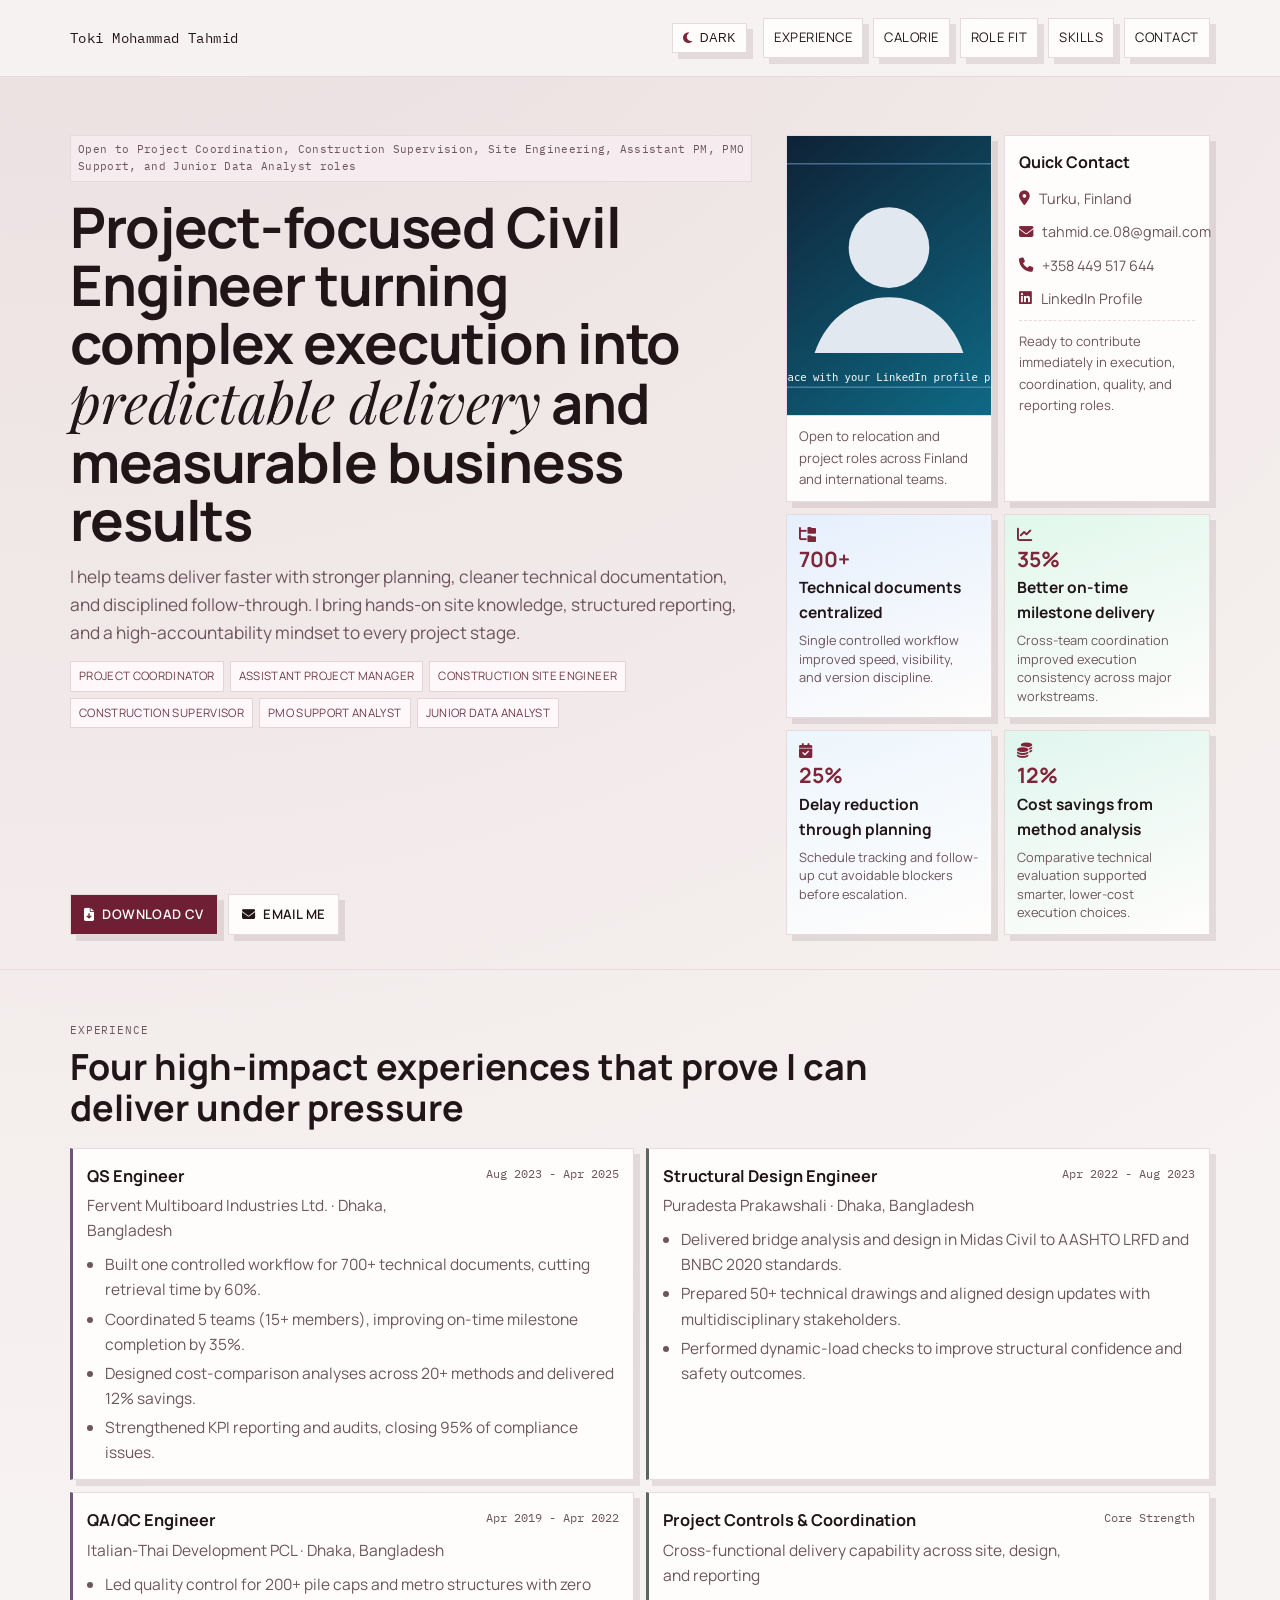
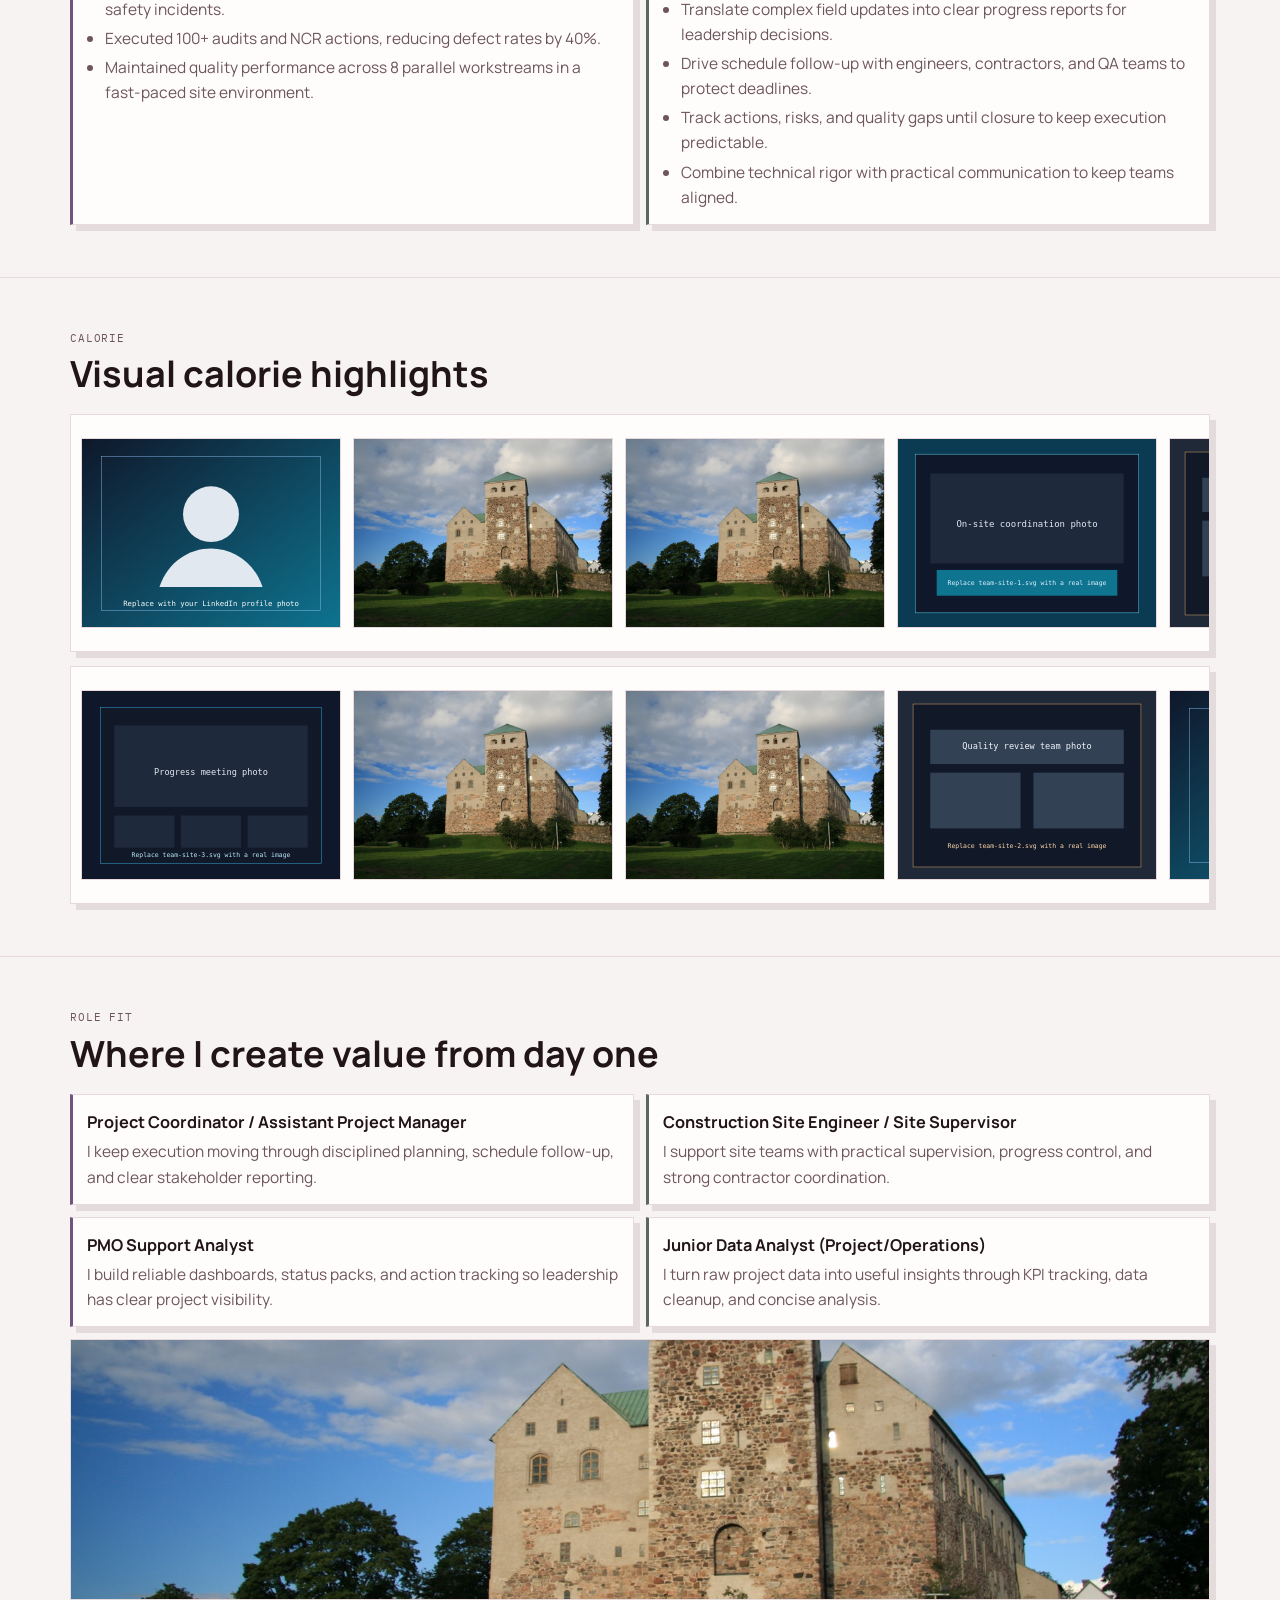
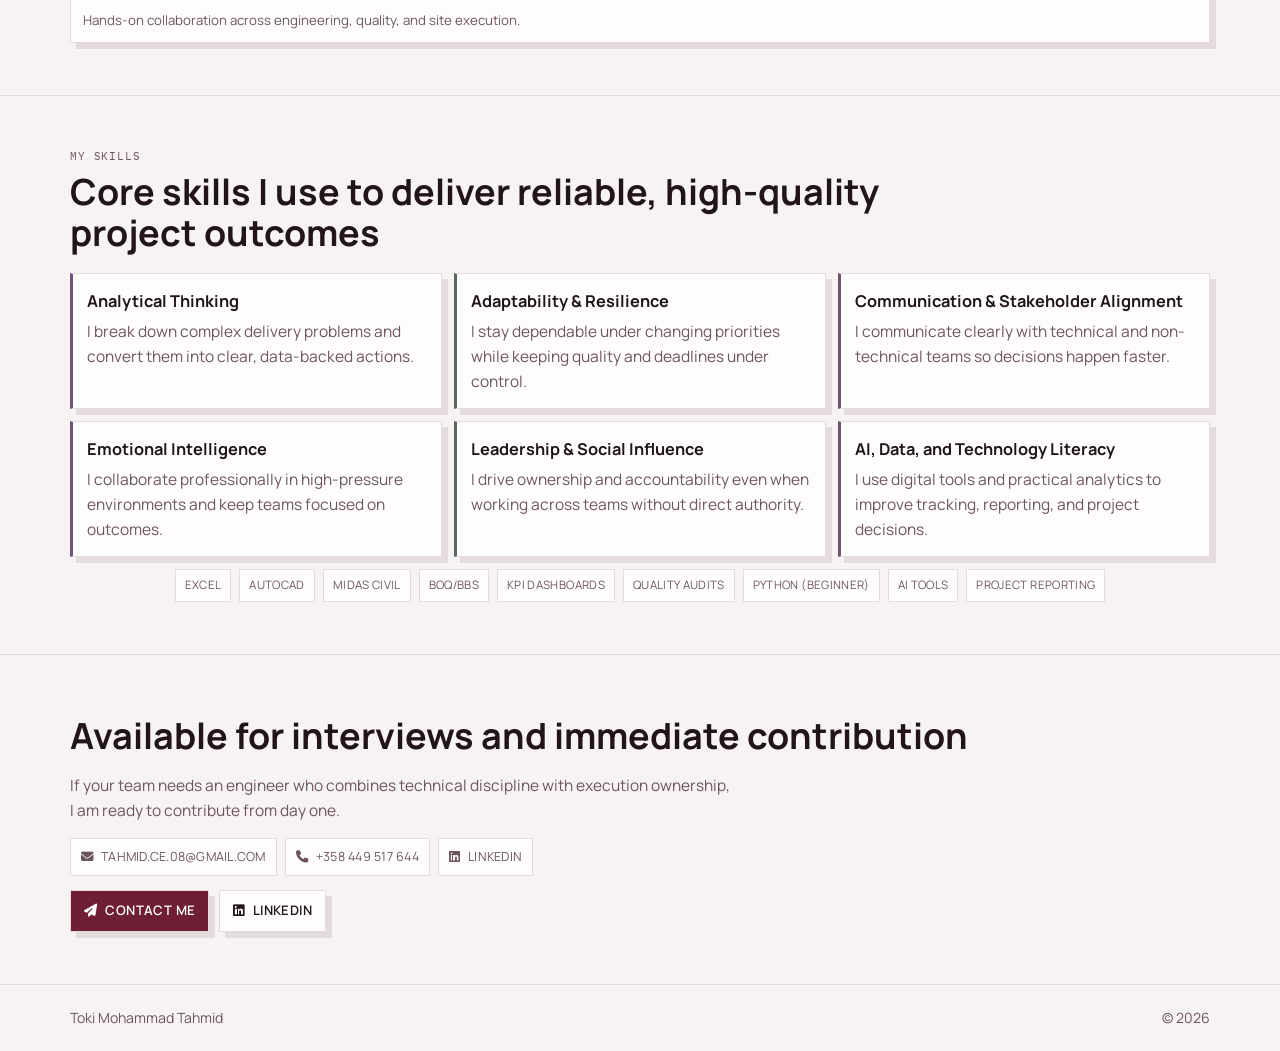
==== commit cd3591eb: "Polish CV site UI with dark mode, hero redesign, and responsive upgrades" ====
--- a/index.html
+++ b/index.html
@@ -5,7 +5,7 @@
   <meta name="viewport" content="width=device-width, initial-scale=1.0">
   <meta name="description" content="Toki Mohammad Tahmid - Civil Engineer and Project Coordinator open to project management, construction supervision, site engineering, and junior data roles.">
   <meta name="robots" content="index,follow">
-  <meta name="theme-color" content="#0f172a">
+  <meta name="theme-color" content="#7f253a">
   <meta property="og:type" content="website">
   <meta property="og:title" content="Toki Mohammad Tahmid | Civil Engineer & Project Coordinator">
   <meta property="og:description" content="6+ years delivering measurable schedule, quality, and cost outcomes in infrastructure projects.">
@@ -20,7 +20,7 @@
 
   <link rel="preconnect" href="https://fonts.googleapis.com">
   <link rel="preconnect" href="https://fonts.gstatic.com" crossorigin>
-  <link href="https://fonts.googleapis.com/css2?family=Inter+Tight:wght@400;500;600;700;800&family=IBM+Plex+Mono:wght@400;500&family=Playfair+Display:ital,wght@0,400;0,500;1,400;1,500&display=swap" rel="stylesheet">
+  <link href="https://fonts.googleapis.com/css2?family=Manrope:wght@400;500;600;700;800&family=IBM+Plex+Mono:wght@400;500&family=Playfair+Display:ital,wght@0,400;0,500;1,400;1,500&display=swap" rel="stylesheet">
   <link rel="stylesheet" href="https://cdnjs.cloudflare.com/ajax/libs/font-awesome/6.5.1/css/all.min.css">
   <link rel="icon" type="image/svg+xml" href="assets/favicon.svg">
   <link rel="stylesheet" href="css/styles.css">
@@ -31,13 +31,18 @@
   <header class="site-header">
     <div class="container nav-row">
       <a href="#top" class="brand">Toki Mohammad Tahmid</a>
+      <button class="theme-toggle" id="themeToggle" type="button" aria-label="Switch to dark mode" aria-pressed="false">
+        <i class="fa-solid fa-moon"></i>
+        <span>Dark</span>
+      </button>
       <button class="menu-btn" id="menuBtn" aria-label="Open menu" aria-expanded="false" aria-controls="siteNav">
         <span></span><span></span>
       </button>
       <nav id="siteNav" class="site-nav" aria-label="Primary">
         <a href="#experience">Experience</a>
+        <a href="#calorie">Calorie</a>
         <a href="#role-fit">Role Fit</a>
-        <a href="#skills-2026">Skills 2026</a>
+        <a href="#skills-2026">Skills</a>
         <a href="#contact">Contact</a>
       </nav>
     </div>
@@ -46,17 +51,10 @@
   <main id="main">
     <section class="hero" id="top" data-reveal>
       <div class="container hero-grid">
-        <div>
+        <div class="hero-copy">
           <p class="eyebrow">Open to Project Coordination, Construction Supervision, Site Engineering, Assistant PM, PMO Support, and Junior Data Analyst roles</p>
-          <h1>Project-focused Civil Engineer turning complex execution into <span class="accent-serif">predictable delivery</span></h1>
-          <p class="lead">I help teams execute complex projects with stronger planning, cleaner documentation, and disciplined progress tracking. I am targeting roles across construction, project management, and data-support functions with a <span class="accent-serif">high-accountability mindset</span>.</p>
-
-          <ul class="highlight-metrics" aria-label="Selected impact metrics">
-            <li><strong>700+</strong> technical documents centralized in one workflow</li>
-            <li><strong>35%</strong> improvement in on-time milestones through team coordination</li>
-            <li><strong>25%</strong> reduction in delays via schedule optimization</li>
-            <li><strong>12%</strong> cost savings from analytical method comparison</li>
-          </ul>
+          <h1>Project-focused Civil Engineer turning complex execution into <span class="accent-serif">predictable delivery</span> and measurable business results</h1>
+          <p class="lead">I help teams deliver faster with stronger planning, cleaner technical documentation, and disciplined follow-through. I bring hands-on site knowledge, structured reporting, and a high-accountability mindset to every project stage.</p>
 
           <ul class="role-chips" aria-label="Target roles">
             <li>Project Coordinator</li>
@@ -78,22 +76,51 @@
         </div>
 
         <aside class="hero-side" data-reveal>
-          <figure class="context-figure">
-            <img src="assets/images/profile-photo.jpg" alt="Portrait of Toki Mohammad Tahmid" loading="lazy" onerror="this.onerror=null;this.src='assets/images/profile-photo.svg';">
-            <figcaption>
-              Open to relocation and project roles across Finland and international teams.
-            </figcaption>
-          </figure>
-          <div class="contact-card" aria-label="Contact information">
-            <h2>Quick Contact</h2>
-            <ul>
-              <li><i class="fa-solid fa-location-dot"></i> Turku, Finland</li>
-              <li><i class="fa-solid fa-envelope"></i> <a href="mailto:tahmid.ce.08@gmail.com">tahmid.ce.08@gmail.com</a></li>
-              <li><i class="fa-solid fa-phone"></i> <a href="tel:+358449517644">+358 449 517 644</a></li>
-              <li><i class="fa-brands fa-linkedin"></i> <a href="https://linkedin.com/in/toki-mohammad-t-a7b334159" target="_blank" rel="noopener noreferrer">LinkedIn Profile</a></li>
-            </ul>
-            <p class="note">Actively interviewing for early-career to mid-level execution and coordination roles.</p>
+          <div class="hero-side-top">
+            <figure class="context-figure">
+              <img src="assets/images/profile-photo.jpg" alt="Portrait of Toki Mohammad Tahmid" loading="lazy" onerror="this.onerror=null;this.src='assets/images/profile-photo.svg';">
+              <figcaption>
+                Open to relocation and project roles across Finland and international teams.
+              </figcaption>
+            </figure>
+            <div class="contact-card" aria-label="Contact information">
+              <h2>Quick Contact</h2>
+              <ul>
+                <li><i class="fa-solid fa-location-dot"></i> Turku, Finland</li>
+                <li><i class="fa-solid fa-envelope"></i> <a href="mailto:tahmid.ce.08@gmail.com">tahmid.ce.08@gmail.com</a></li>
+                <li><i class="fa-solid fa-phone"></i> <a href="tel:+358449517644">+358 449 517 644</a></li>
+                <li><i class="fa-brands fa-linkedin"></i> <a href="https://linkedin.com/in/toki-mohammad-t-a7b334159" target="_blank" rel="noopener noreferrer">LinkedIn Profile</a></li>
+              </ul>
+              <p class="note">Ready to contribute immediately in execution, coordination, quality, and reporting roles.</p>
+            </div>
           </div>
+
+          <ul class="highlight-metrics highlight-metrics-grid" aria-label="Selected impact metrics">
+            <li>
+              <i class="fa-solid fa-folder-tree metric-icon" aria-hidden="true"></i>
+              <strong>700+</strong>
+              <span>Technical documents centralized</span>
+              <small>Single controlled workflow improved speed, visibility, and version discipline.</small>
+            </li>
+            <li>
+              <i class="fa-solid fa-chart-line metric-icon" aria-hidden="true"></i>
+              <strong>35%</strong>
+              <span>Better on-time milestone delivery</span>
+              <small>Cross-team coordination improved execution consistency across major workstreams.</small>
+            </li>
+            <li>
+              <i class="fa-solid fa-calendar-check metric-icon" aria-hidden="true"></i>
+              <strong>25%</strong>
+              <span>Delay reduction through planning</span>
+              <small>Schedule tracking and follow-up cut avoidable blockers before escalation.</small>
+            </li>
+            <li>
+              <i class="fa-solid fa-coins metric-icon" aria-hidden="true"></i>
+              <strong>12%</strong>
+              <span>Cost savings from method analysis</span>
+              <small>Comparative technical evaluation supported smarter, lower-cost execution choices.</small>
+            </li>
+          </ul>
         </aside>
       </div>
     </section>
@@ -102,54 +129,121 @@
       <div class="container">
         <div class="section-heading">
           <p>Experience</p>
-          <h2>Proven project outcomes in quality, schedule, and cost</h2>
-        </div>
-
-        <article class="entry" data-reveal>
-          <header>
-            <div>
-              <h3>QS Engineer</h3>
-              <p>Fervent Multiboard Industries Ltd. · Dhaka, Bangladesh</p>
-            </div>
-            <time>Aug 2023 - Apr 2025</time>
-          </header>
-          <ul>
-            <li>Centralized 700+ technical documents, reducing retrieval time by 60% and improving version control.</li>
-            <li>Coordinated 5 teams (15+ members), increasing on-time milestone completion by 35%.</li>
-            <li>Built cost-comparison workflows across 20+ methods, producing 12% savings.</li>
-            <li>Ran KPI reporting and audits, resolving 95% of identified compliance issues.</li>
-          </ul>
-        </article>
-
-        <article class="entry" data-reveal>
-          <header>
-            <div>
-              <h3>Structural Design Engineer</h3>
-              <p>Puradesta Prakawshali · Dhaka, Bangladesh</p>
-            </div>
-            <time>Apr 2022 - Aug 2023</time>
-          </header>
-          <ul>
-            <li>Delivered bridge analysis and design in Midas Civil under AASHTO LRFD and BNBC 2020.</li>
-            <li>Produced 50+ technical drawings and integrated design coordination with stakeholders.</li>
-            <li>Conducted dynamic-load checks for safer bridge behavior.</li>
-          </ul>
-        </article>
-
-        <article class="entry" data-reveal>
-          <header>
-            <div>
-              <h3>QA/QC Engineer</h3>
-              <p>Italian-Thai Development Public Company Limited · Dhaka, Bangladesh</p>
-            </div>
-            <time>Apr 2019 - Apr 2022</time>
-          </header>
-          <ul>
-            <li>Led QC for 200+ pile caps and metro station structures with zero safety incidents.</li>
-            <li>Executed 100+ audits and NCR actions, reducing defect rates by 40%.</li>
-            <li>Managed quality across 8 concurrent workstreams in multidisciplinary teams.</li>
-          </ul>
-        </article>
+          <h2>Four high-impact experiences that prove I can deliver under pressure</h2>
+        </div>
+
+        <div class="experience-grid">
+          <article class="entry" data-reveal>
+            <header>
+              <div>
+                <h3>QS Engineer</h3>
+                <p>Fervent Multiboard Industries Ltd. · Dhaka, Bangladesh</p>
+              </div>
+              <time>Aug 2023 - Apr 2025</time>
+            </header>
+            <ul>
+              <li>Built one controlled workflow for 700+ technical documents, cutting retrieval time by 60%.</li>
+              <li>Coordinated 5 teams (15+ members), improving on-time milestone completion by 35%.</li>
+              <li>Designed cost-comparison analyses across 20+ methods and delivered 12% savings.</li>
+              <li>Strengthened KPI reporting and audits, closing 95% of compliance issues.</li>
+            </ul>
+          </article>
+
+          <article class="entry" data-reveal>
+            <header>
+              <div>
+                <h3>Structural Design Engineer</h3>
+                <p>Puradesta Prakawshali · Dhaka, Bangladesh</p>
+              </div>
+              <time>Apr 2022 - Aug 2023</time>
+            </header>
+            <ul>
+              <li>Delivered bridge analysis and design in Midas Civil to AASHTO LRFD and BNBC 2020 standards.</li>
+              <li>Prepared 50+ technical drawings and aligned design updates with multidisciplinary stakeholders.</li>
+              <li>Performed dynamic-load checks to improve structural confidence and safety outcomes.</li>
+            </ul>
+          </article>
+
+          <article class="entry" data-reveal>
+            <header>
+              <div>
+                <h3>QA/QC Engineer</h3>
+                <p>Italian-Thai Development PCL · Dhaka, Bangladesh</p>
+              </div>
+              <time>Apr 2019 - Apr 2022</time>
+            </header>
+            <ul>
+              <li>Led quality control for 200+ pile caps and metro structures with zero safety incidents.</li>
+              <li>Executed 100+ audits and NCR actions, reducing defect rates by 40%.</li>
+              <li>Maintained quality performance across 8 parallel workstreams in a fast-paced site environment.</li>
+            </ul>
+          </article>
+
+          <article class="entry" data-reveal>
+            <header>
+              <div>
+                <h3>Project Controls & Coordination</h3>
+                <p>Cross-functional delivery capability across site, design, and reporting</p>
+              </div>
+              <time>Core Strength</time>
+            </header>
+            <ul>
+              <li>Translate complex field updates into clear progress reports for leadership decisions.</li>
+              <li>Drive schedule follow-up with engineers, contractors, and QA teams to protect deadlines.</li>
+              <li>Track actions, risks, and quality gaps until closure to keep execution predictable.</li>
+              <li>Combine technical rigor with practical communication to keep teams aligned.</li>
+            </ul>
+          </article>
+        </div>
+      </div>
+    </section>
+
+    <section class="section" id="calorie" data-reveal>
+      <div class="container">
+        <div class="section-heading">
+          <p>Calorie</p>
+          <h2>Visual calorie highlights</h2>
+        </div>
+
+        <div class="calorie-marquee" aria-label="Scrolling calorie images">
+          <div class="calorie-row calorie-row-right">
+            <div class="calorie-track">
+              <img src="assets/images/profile-photo.svg" alt="Calorie placeholder image 1" loading="lazy">
+              <img src="assets/images/context-photo.jpg" alt="Calorie placeholder image 2" loading="lazy">
+              <img src="assets/images/site-team-photo.jpg" alt="Calorie placeholder image 3" loading="lazy">
+              <img src="assets/images/team-site-1.svg" alt="Calorie placeholder image 4" loading="lazy">
+              <img src="assets/images/team-site-2.svg" alt="Calorie placeholder image 5" loading="lazy">
+              <img src="assets/images/team-site-3.svg" alt="Calorie placeholder image 6" loading="lazy">
+            </div>
+            <div class="calorie-track" aria-hidden="true">
+              <img src="assets/images/profile-photo.svg" alt="" loading="lazy">
+              <img src="assets/images/context-photo.jpg" alt="" loading="lazy">
+              <img src="assets/images/site-team-photo.jpg" alt="" loading="lazy">
+              <img src="assets/images/team-site-1.svg" alt="" loading="lazy">
+              <img src="assets/images/team-site-2.svg" alt="" loading="lazy">
+              <img src="assets/images/team-site-3.svg" alt="" loading="lazy">
+            </div>
+          </div>
+
+          <div class="calorie-row calorie-row-left">
+            <div class="calorie-track">
+              <img src="assets/images/team-site-3.svg" alt="Calorie placeholder image 7" loading="lazy">
+              <img src="assets/images/site-team-photo.jpg" alt="Calorie placeholder image 8" loading="lazy">
+              <img src="assets/images/context-photo.jpg" alt="Calorie placeholder image 9" loading="lazy">
+              <img src="assets/images/team-site-2.svg" alt="Calorie placeholder image 10" loading="lazy">
+              <img src="assets/images/profile-photo.svg" alt="Calorie placeholder image 11" loading="lazy">
+              <img src="assets/images/team-site-1.svg" alt="Calorie placeholder image 12" loading="lazy">
+            </div>
+            <div class="calorie-track" aria-hidden="true">
+              <img src="assets/images/team-site-3.svg" alt="" loading="lazy">
+              <img src="assets/images/site-team-photo.jpg" alt="" loading="lazy">
+              <img src="assets/images/context-photo.jpg" alt="" loading="lazy">
+              <img src="assets/images/team-site-2.svg" alt="" loading="lazy">
+              <img src="assets/images/profile-photo.svg" alt="" loading="lazy">
+              <img src="assets/images/team-site-1.svg" alt="" loading="lazy">
+            </div>
+          </div>
+        </div>
       </div>
     </section>
 
@@ -157,30 +251,30 @@
       <div class="container">
         <div class="section-heading">
           <p>Role Fit</p>
-          <h2>Where I can contribute immediately</h2>
+          <h2>Where I create value from day one</h2>
         </div>
         <div class="role-grid">
           <article class="role-card" data-reveal>
             <h3>Project Coordinator / Assistant Project Manager</h3>
-            <p>Schedule follow-up, task tracking, risk logs, reporting, and stakeholder coordination.</p>
+            <p>I keep execution moving through disciplined planning, schedule follow-up, and clear stakeholder reporting.</p>
           </article>
           <article class="role-card" data-reveal>
             <h3>Construction Site Engineer / Site Supervisor</h3>
-            <p>Site execution support, quality supervision, progress control, and contractor coordination.</p>
+            <p>I support site teams with practical supervision, progress control, and strong contractor coordination.</p>
           </article>
           <article class="role-card" data-reveal>
             <h3>PMO Support Analyst</h3>
-            <p>PMO means Project Management Office. This role supports project governance through dashboards, status packs, RAID logs, and process consistency.</p>
+            <p>I build reliable dashboards, status packs, and action tracking so leadership has clear project visibility.</p>
           </article>
           <article class="role-card" data-reveal>
             <h3>Junior Data Analyst (Project/Operations)</h3>
-            <p>Excel-based analysis, KPI tracking, data cleaning, and converting raw project data into decisions.</p>
+            <p>I turn raw project data into useful insights through KPI tracking, data cleanup, and concise analysis.</p>
           </article>
         </div>
 
         <figure class="site-photo" data-reveal>
           <img src="assets/images/site-team-photo.jpg" alt="Construction team on project site" loading="lazy" onerror="this.onerror=null;this.src='assets/images/context-photo.jpg';">
-          <figcaption>Project site collaboration and multidisciplinary team execution.</figcaption>
+          <figcaption>Hands-on collaboration across engineering, quality, and site execution.</figcaption>
         </figure>
       </div>
     </section>
@@ -188,34 +282,34 @@
     <section class="section" id="skills-2026" data-reveal>
       <div class="container">
         <div class="section-heading">
-          <p>Top Hiring Skills 2025-2026</p>
-          <h2>Skills employers are prioritizing across engineering, PM, and IT</h2>
+          <p>My Skills</p>
+          <h2>Core skills I use to deliver reliable, high-quality project outcomes</h2>
         </div>
 
         <div class="skills-grid">
           <article data-reveal>
             <h3>Analytical Thinking</h3>
-            <p>Root-cause analysis, structured decisions, and data-backed recommendations for delivery issues.</p>
+            <p>I break down complex delivery problems and convert them into clear, data-backed actions.</p>
           </article>
           <article data-reveal>
             <h3>Adaptability & Resilience</h3>
-            <p>Reliable execution under shifting priorities, constraints, and cross-team dependencies.</p>
+            <p>I stay dependable under changing priorities while keeping quality and deadlines under control.</p>
           </article>
           <article data-reveal>
             <h3>Communication & Stakeholder Alignment</h3>
-            <p>Clear status communication across technical and non-technical teams.</p>
+            <p>I communicate clearly with technical and non-technical teams so decisions happen faster.</p>
           </article>
           <article data-reveal>
             <h3>Emotional Intelligence</h3>
-            <p>Empathy, self-management, and professional collaboration in high-pressure project environments.</p>
+            <p>I collaborate professionally in high-pressure environments and keep teams focused on outcomes.</p>
           </article>
           <article data-reveal>
             <h3>Leadership & Social Influence</h3>
-            <p>Driving ownership, accountability, and momentum without formal authority.</p>
+            <p>I drive ownership and accountability even when working across teams without direct authority.</p>
           </article>
           <article data-reveal>
             <h3>AI, Data, and Technology Literacy</h3>
-            <p>Using digital tools, dashboards, and beginner-level analytics to improve project outcomes.</p>
+            <p>I use digital tools and practical analytics to improve tracking, reporting, and project decisions.</p>
           </article>
         </div>
 
@@ -237,7 +331,7 @@
     <section class="section" id="contact" data-reveal>
       <div class="container cta">
         <h2>Available for interviews and immediate contribution</h2>
-        <p>If your team needs someone dependable in execution, coordination, supervision, and structured reporting, I am ready to contribute from day one.</p>
+        <p>If your team needs an engineer who combines technical discipline with execution ownership, I am ready to contribute from day one.</p>
         <div class="contact-strip" data-reveal>
           <a href="mailto:tahmid.ce.08@gmail.com"><i class="fa-solid fa-envelope"></i> tahmid.ce.08@gmail.com</a>
           <a href="tel:+358449517644"><i class="fa-solid fa-phone"></i> +358 449 517 644</a>
--- a/css/styles.css
+++ b/css/styles.css
@@ -1,18 +1,40 @@
 :root {
-  --bg: #f5f7fb;
-  --surface: #ffffff;
-  --text: #0b1220;
-  --muted: #586274;
-  --line: #d9dee8;
-  --brand: #0b1220;
-  --accent: #0f172a;
-  --accent-soft: #f1f4fa;
-  --chip: #f8fafc;
-  --chip-line: #d9dee8;
-  --chip-text: #3d4a5e;
+  --bg: #f7f3f2;
+  --surface: #fffdfc;
+  --text: #211518;
+  --muted: #6d555c;
+  --line: #e7d9dc;
+  --brand: #6e1f33;
+  --on-brand: #ffffff;
+  --accent: #7f253a;
+  --accent-soft: #f6ecef;
+  --chip: #fff8fa;
+  --chip-line: #e8d2d8;
+  --chip-text: #6f3b49;
+  --header-bg: rgba(247, 243, 242, 0.92);
+  --card-shadow: 6px 6px 0 rgba(63, 20, 31, 0.1);
+  --card-shadow-hover: 9px 9px 0 rgba(63, 20, 31, 0.16);
   --mono: 'IBM Plex Mono', monospace;
-  --body: 'Inter Tight', sans-serif;
+  --body: 'Manrope', sans-serif;
   --serif: 'Playfair Display', serif;
+}
+
+[data-theme='dark'] {
+  --bg: #171114;
+  --surface: #21181d;
+  --text: #f6eced;
+  --muted: #d0b7be;
+  --line: #47333a;
+  --brand: #e9d2d8;
+  --on-brand: #24171b;
+  --accent: #f07b9a;
+  --accent-soft: #2a1e23;
+  --chip: #271d22;
+  --chip-line: #5a4048;
+  --chip-text: #f3d7de;
+  --header-bg: rgba(23, 17, 20, 0.92);
+  --card-shadow: 6px 6px 0 rgba(240, 123, 154, 0.25);
+  --card-shadow-hover: 9px 9px 0 rgba(240, 123, 154, 0.35);
 }
 
 * {
@@ -31,7 +53,9 @@
   font-size: 15.5px;
   color: var(--text);
   background: var(--bg);
-  line-height: 1.56;
+  background-image: radial-gradient(circle at 8% -12%, color-mix(in srgb, var(--accent) 12%, transparent), transparent 42%);
+  line-height: 1.62;
+  transition: background-color 0.25s ease, color 0.25s ease;
 }
 
 a {
@@ -79,7 +103,7 @@
   top: 0;
   z-index: 50;
   border-bottom: 1px solid var(--line);
-  background: rgba(245, 247, 251, 0.95);
+  background: var(--header-bg);
   backdrop-filter: blur(8px);
 }
 
@@ -87,7 +111,7 @@
   min-height: 76px;
   display: flex;
   align-items: center;
-  justify-content: space-between;
+  justify-content: flex-start;
   gap: 16px;
 }
 
@@ -98,25 +122,59 @@
   white-space: nowrap;
 }
 
+.theme-toggle {
+  display: inline-flex;
+  align-items: center;
+  gap: 7px;
+  border: 1px solid var(--line);
+  background: var(--surface);
+  color: var(--text);
+  box-shadow: var(--card-shadow);
+  padding: 7px 10px;
+  font-size: 0.76rem;
+  text-transform: uppercase;
+  letter-spacing: 0.05em;
+  margin-left: auto;
+  cursor: pointer;
+  transition: transform 0.18s ease, box-shadow 0.18s ease, border-color 0.18s ease;
+}
+
+.theme-toggle:hover {
+  transform: translate(-2px, -2px);
+  box-shadow: var(--card-shadow-hover);
+  border-color: var(--accent);
+}
+
+.theme-toggle i {
+  color: var(--accent);
+}
+
 .site-nav {
   display: flex;
   align-items: center;
-  gap: 22px;
+  gap: 10px;
 }
 
 .site-nav a {
+  display: inline-flex;
+  align-items: center;
   font-size: 0.82rem;
   letter-spacing: 0.04em;
   text-transform: uppercase;
-  color: var(--muted);
-  border-bottom: 1px solid transparent;
-  padding-bottom: 3px;
+  color: var(--text);
+  border: 1px solid var(--line);
+  background: var(--surface);
+  box-shadow: var(--card-shadow);
+  padding: 8px 10px;
+  transition: transform 0.18s ease, box-shadow 0.18s ease, color 0.18s ease, border-color 0.18s ease;
 }
 
 .site-nav a:hover,
 .site-nav a.active {
-  color: var(--text);
-  border-bottom-color: var(--text);
+  color: var(--accent);
+  border-color: var(--accent);
+  box-shadow: var(--card-shadow-hover);
+  transform: translate(-2px, -2px);
 }
 
 .menu-btn {
@@ -125,6 +183,7 @@
   height: 40px;
   border: 1px solid var(--line);
   background: var(--surface);
+  box-shadow: var(--card-shadow);
   align-items: center;
   justify-content: center;
   flex-direction: column;
@@ -145,7 +204,13 @@
   display: grid;
   grid-template-columns: 1.45fr 0.9fr;
   gap: 34px;
-  align-items: start;
+  align-items: stretch;
+}
+
+.hero-copy {
+  display: flex;
+  flex-direction: column;
+  height: 100%;
 }
 
 .eyebrow {
@@ -179,7 +244,7 @@
   color: var(--muted);
   margin-bottom: 14px;
   max-width: 61ch;
-  font-size: 1.02rem;
+  font-size: 1.08rem;
 }
 
 .highlight-metrics {
@@ -193,10 +258,86 @@
   background: var(--surface);
   padding: 8px 10px;
   color: var(--muted);
+  box-shadow: var(--card-shadow);
+  transition: transform 0.18s ease, box-shadow 0.18s ease;
+}
+
+.highlight-metrics li:hover {
+  transform: translate(-2px, -2px);
+  box-shadow: var(--card-shadow-hover);
 }
 
 .highlight-metrics strong {
   color: var(--text);
+}
+
+.highlight-metrics-grid {
+  grid-template-columns: repeat(2, minmax(0, 1fr));
+  gap: 12px;
+  margin-bottom: 0;
+}
+
+.highlight-metrics-grid li {
+  min-height: 118px;
+  display: grid;
+  align-content: start;
+  gap: 6px;
+  padding: 12px;
+  position: relative;
+}
+
+.highlight-metrics-grid strong {
+  font-size: 1.32rem;
+  line-height: 1;
+  color: var(--accent);
+}
+
+.highlight-metrics-grid span {
+  font-weight: 700;
+  color: var(--text);
+}
+
+.highlight-metrics-grid small {
+  color: var(--muted);
+  font-size: 0.8rem;
+  line-height: 1.45;
+}
+
+.highlight-metrics-grid li:nth-child(1) {
+  background: linear-gradient(160deg, color-mix(in srgb, #5aa8ff 16%, var(--surface)), var(--surface));
+}
+
+.highlight-metrics-grid li:nth-child(2) {
+  background: linear-gradient(160deg, color-mix(in srgb, #2fd58f 15%, var(--surface)), var(--surface));
+}
+
+.highlight-metrics-grid li:nth-child(3) {
+  background: linear-gradient(160deg, color-mix(in srgb, #63c0ff 12%, var(--surface)), var(--surface));
+}
+
+.highlight-metrics-grid li:nth-child(4) {
+  background: linear-gradient(160deg, color-mix(in srgb, #20c997 14%, var(--surface)), var(--surface));
+}
+
+.metric-icon {
+  color: var(--accent);
+  font-size: 0.95rem;
+  animation: metricPulse 2.7s ease-in-out infinite;
+}
+
+@keyframes metricPulse {
+  0% {
+    transform: translateY(0);
+    opacity: 0.88;
+  }
+  50% {
+    transform: translateY(-2px);
+    opacity: 1;
+  }
+  100% {
+    transform: translateY(0);
+    opacity: 0.88;
+  }
 }
 
 .role-chips {
@@ -220,27 +361,32 @@
   display: flex;
   flex-wrap: wrap;
   gap: 10px;
+  margin-top: auto;
 }
 
 .btn {
   display: inline-flex;
   align-items: center;
   gap: 8px;
-  border: 1px solid transparent;
+  border: 1px solid var(--line);
+  box-shadow: var(--card-shadow);
   font-weight: 600;
   font-size: 0.82rem;
   letter-spacing: 0.03em;
   text-transform: uppercase;
   padding: 9px 13px;
+  transition: transform 0.18s ease, box-shadow 0.18s ease, border-color 0.18s ease;
 }
 
 .btn-primary {
   background: var(--brand);
-  color: #fff;
+  color: var(--on-brand);
 }
 
 .btn-primary:hover {
-  background: #082c40;
+  background: color-mix(in srgb, var(--brand) 86%, #000);
+  transform: translate(-2px, -2px);
+  box-shadow: var(--card-shadow-hover);
 }
 
 .btn-secondary {
@@ -249,17 +395,34 @@
 }
 
 .btn-secondary:hover {
-  border-color: var(--text);
+  border-color: var(--accent);
+  transform: translate(-2px, -2px);
+  box-shadow: var(--card-shadow-hover);
 }
 
 .hero-side {
   display: grid;
   gap: 12px;
+  height: 100%;
+  align-content: space-between;
+}
+
+.hero-side-top {
+  display: grid;
+  grid-template-columns: repeat(2, minmax(0, 1fr));
+  gap: 12px;
 }
 
 .context-figure {
   border: 1px solid var(--line);
   background: var(--surface);
+  box-shadow: var(--card-shadow);
+  transition: transform 0.18s ease, box-shadow 0.18s ease;
+}
+
+.context-figure:hover {
+  transform: translate(-2px, -2px);
+  box-shadow: var(--card-shadow-hover);
 }
 
 .context-figure img {
@@ -284,6 +447,13 @@
   border: 1px solid var(--line);
   background: var(--surface);
   padding: 14px;
+  box-shadow: var(--card-shadow);
+  transition: transform 0.18s ease, box-shadow 0.18s ease;
+}
+
+.contact-card:hover {
+  transform: translate(-2px, -2px);
+  box-shadow: var(--card-shadow-hover);
 }
 
 .contact-card h2 {
@@ -307,6 +477,12 @@
 
 .contact-card i {
   color: var(--accent);
+  transition: transform 0.2s ease, color 0.2s ease;
+}
+
+.contact-card li:hover i {
+  transform: translateY(-1px);
+  color: color-mix(in srgb, var(--accent) 75%, #5aa8ff);
 }
 
 .note {
@@ -346,10 +522,47 @@
   border: 1px solid var(--line);
   background: var(--surface);
   padding: 14px;
+  box-shadow: var(--card-shadow);
+  transition: transform 0.18s ease, box-shadow 0.18s ease;
+}
+
+.entry:hover,
+.role-card:hover,
+.skills-grid article:hover,
+.site-photo:hover,
+.calorie-row:hover {
+  transform: translate(-2px, -2px);
+  box-shadow: var(--card-shadow-hover);
+}
+
+.skills-grid article:nth-child(3n + 1),
+.role-grid .role-card:nth-child(odd),
+.experience-grid .entry:nth-child(odd) {
+  border-left: 3px solid color-mix(in srgb, var(--accent) 65%, #5aa8ff);
+}
+
+.skills-grid article:nth-child(3n + 2),
+.role-grid .role-card:nth-child(even),
+.experience-grid .entry:nth-child(even) {
+  border-left: 3px solid color-mix(in srgb, var(--accent) 60%, #20c997);
+}
+
+.skills-grid article:nth-child(3n + 3) {
+  border-left: 3px solid color-mix(in srgb, var(--accent) 72%, #4cc9f0);
 }
 
 .entry + .entry {
   margin-top: 12px;
+}
+
+.experience-grid {
+  display: grid;
+  grid-template-columns: repeat(2, minmax(0, 1fr));
+  gap: 12px;
+}
+
+.experience-grid .entry + .entry {
+  margin-top: 0;
 }
 
 .entry header {
@@ -387,13 +600,18 @@
   gap: 4px;
 }
 
-.role-grid,
-.skills-grid {
+.role-grid {
   display: grid;
   grid-template-columns: repeat(2, minmax(0, 1fr));
   gap: 12px;
 }
 
+.skills-grid {
+  display: grid;
+  grid-template-columns: repeat(3, minmax(0, 1fr));
+  gap: 12px;
+}
+
 .role-card {
   border-top: 1px solid var(--line);
 }
@@ -407,6 +625,7 @@
   display: flex;
   flex-wrap: wrap;
   gap: 8px;
+  justify-content: center;
 }
 
 .tools-strip span {
@@ -431,6 +650,8 @@
   margin-top: 12px;
   border: 1px solid var(--line);
   background: var(--surface);
+  box-shadow: var(--card-shadow);
+  transition: transform 0.18s ease, box-shadow 0.18s ease;
 }
 
 .site-photo img {
@@ -444,6 +665,65 @@
   padding: 10px 12px;
   font-size: 0.83rem;
   color: var(--muted);
+}
+
+.calorie-marquee {
+  display: grid;
+  gap: 14px;
+}
+
+.calorie-row {
+  display: flex;
+  overflow: hidden;
+  border: 1px solid var(--line);
+  background: var(--surface);
+  padding: 18px 0;
+  min-height: 238px;
+  box-shadow: var(--card-shadow);
+  transition: transform 0.18s ease, box-shadow 0.18s ease;
+}
+
+.calorie-track {
+  display: flex;
+  align-items: center;
+  gap: 12px;
+  min-width: 100%;
+  width: max-content;
+  flex-shrink: 0;
+  padding: 0 10px;
+}
+
+.calorie-track img {
+  width: 260px;
+  height: 190px;
+  object-fit: cover;
+  border: 1px solid var(--line);
+}
+
+.calorie-row-right .calorie-track {
+  animation: calorie-slide-right 28s linear infinite;
+}
+
+.calorie-row-left .calorie-track {
+  animation: calorie-slide-left 28s linear infinite;
+}
+
+@keyframes calorie-slide-left {
+  from {
+    transform: translateX(0);
+  }
+  to {
+    transform: translateX(-100%);
+  }
+}
+
+@keyframes calorie-slide-right {
+  from {
+    transform: translateX(-100%);
+  }
+  to {
+    transform: translateX(0);
+  }
 }
 
 /* Keep all corners strictly sharp */
@@ -485,8 +765,8 @@
 }
 
 .contact-strip a:hover {
-  border-color: #94a3b8;
-  color: var(--text);
+  border-color: var(--accent);
+  color: var(--accent);
 }
 
 .site-footer {
@@ -515,18 +795,25 @@
 }
 
 @media (max-width: 980px) {
-  .hero-grid,
-  .role-grid,
+  .experience-grid,
+  .hero-grid {
+    grid-template-columns: 1fr;
+  }
+
   .skills-grid {
-    grid-template-columns: 1fr;
+    grid-template-columns: repeat(2, minmax(0, 1fr));
   }
 
   .hero-side {
     order: -1;
   }
 
+  .hero-side-top {
+    grid-template-columns: repeat(2, minmax(0, 1fr));
+  }
+
   .context-figure img {
-    height: 260px;
+    height: 250px;
   }
 
   .entry header {
@@ -569,7 +856,7 @@
   }
 
   .highlight-metrics {
-    grid-template-columns: 1fr;
+    grid-template-columns: repeat(2, minmax(0, 1fr));
   }
 
   .highlight-metrics li {
@@ -587,6 +874,13 @@
 
   .hero-actions {
     gap: 8px;
+  }
+
+  .theme-toggle {
+    margin-left: auto;
+    order: 2;
+    font-size: 0.68rem;
+    padding: 6px 8px;
   }
 
   .btn {
@@ -639,6 +933,21 @@
     padding: 8px 10px;
   }
 
+  .calorie-row {
+    padding: 10px 0;
+    min-height: 190px;
+  }
+
+  .calorie-track {
+    gap: 8px;
+    padding: 0 8px;
+  }
+
+  .calorie-track img {
+    width: 200px;
+    height: 150px;
+  }
+
   .contact-strip {
     gap: 6px;
     margin-bottom: 10px;
@@ -670,6 +979,8 @@
 
   .menu-btn {
     display: inline-flex;
+    order: 3;
+    margin-left: 0;
   }
 
   .site-nav {
@@ -688,6 +999,7 @@
 
   .site-nav a {
     font-size: 0.84rem;
+    width: 100%;
   }
 
   .site-nav.open {
@@ -695,12 +1007,26 @@
   }
 
   .brand {
-    max-width: calc(100vw - 110px);
+    max-width: calc(100vw - 180px);
     overflow: hidden;
     text-overflow: ellipsis;
     font-size: 0.78rem;
   }
 
+  .hero-side-top,
+  .role-grid,
+  .skills-grid {
+    grid-template-columns: 1fr;
+  }
+
+  .highlight-metrics-grid {
+    grid-template-columns: 1fr;
+  }
+
+  .hero-copy {
+    gap: 8px;
+  }
+
   .footer-row {
     flex-direction: column;
     font-size: 0.8rem;
@@ -720,4 +1046,13 @@
     opacity: 1 !important;
     transform: none !important;
   }
-}
+
+  .calorie-row-right .calorie-track,
+  .calorie-row-left .calorie-track {
+    animation: none !important;
+  }
+
+  .metric-icon {
+    animation: none !important;
+  }
+}
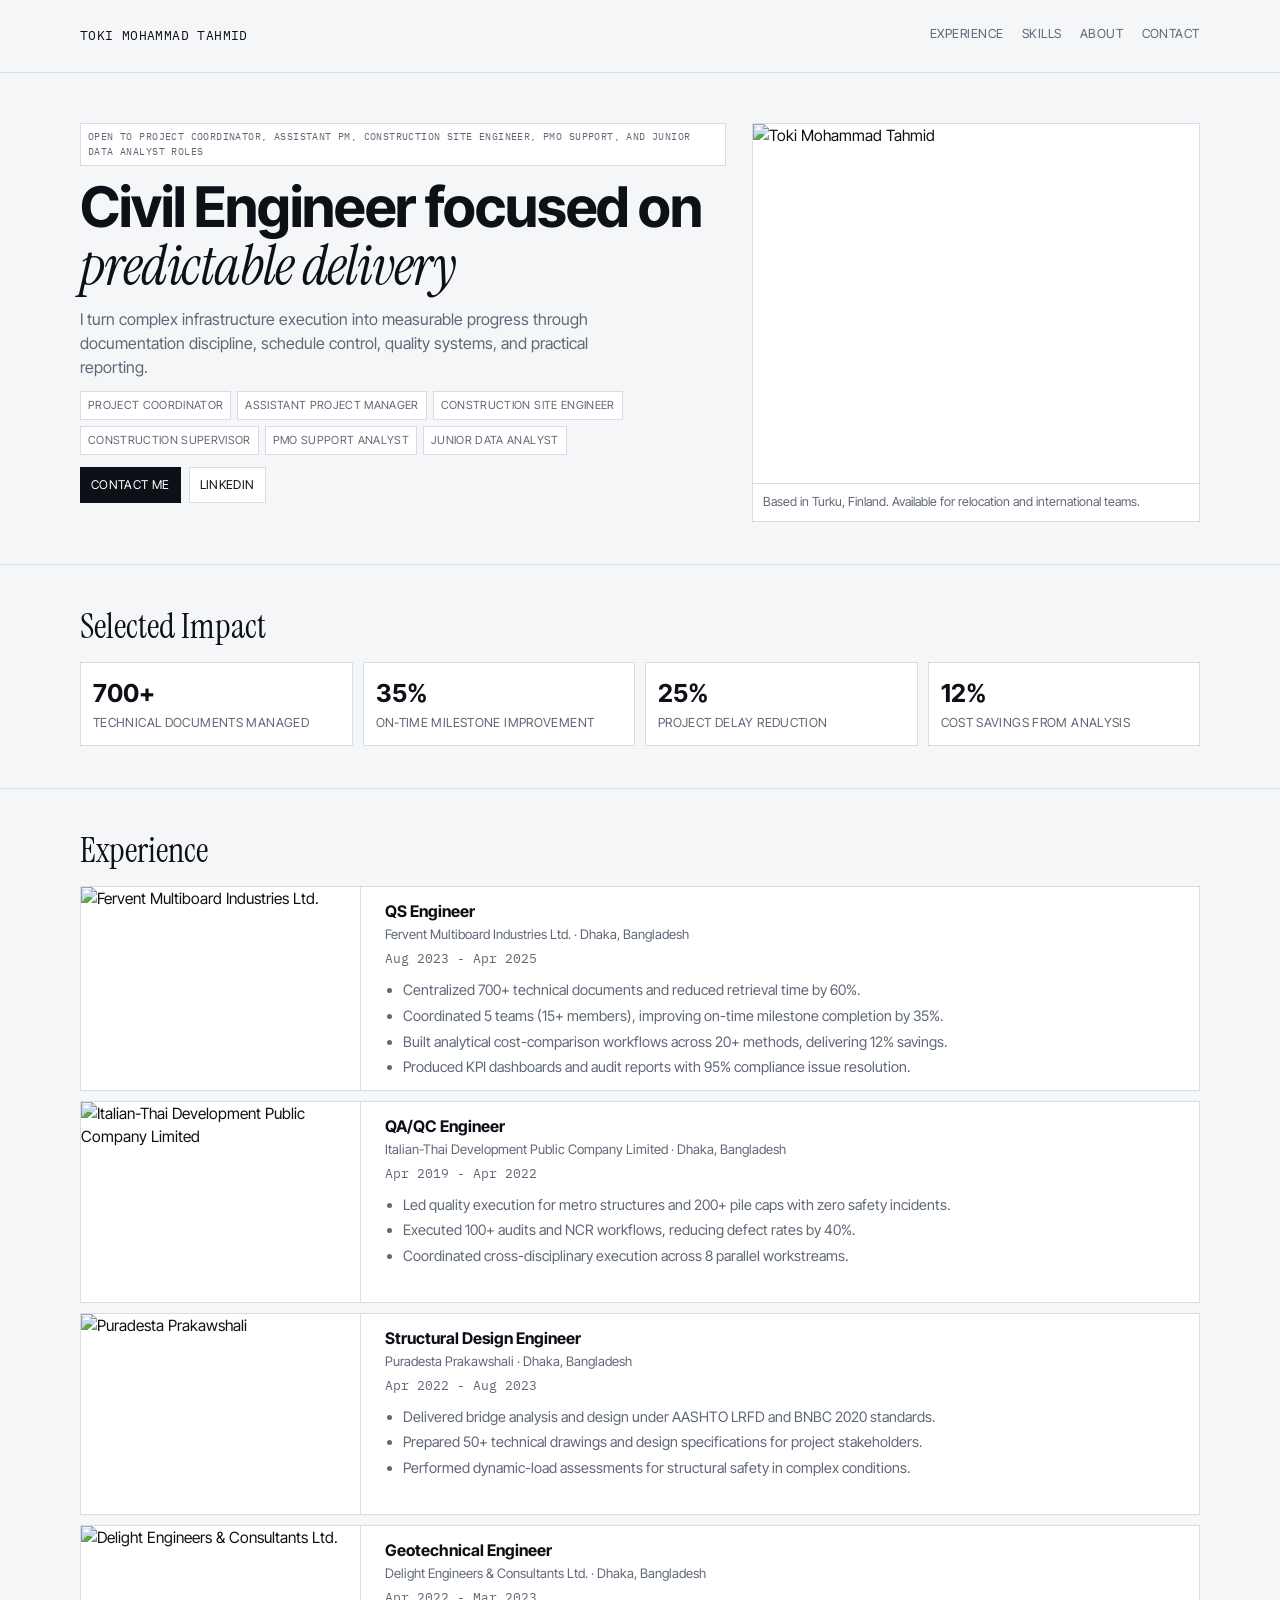
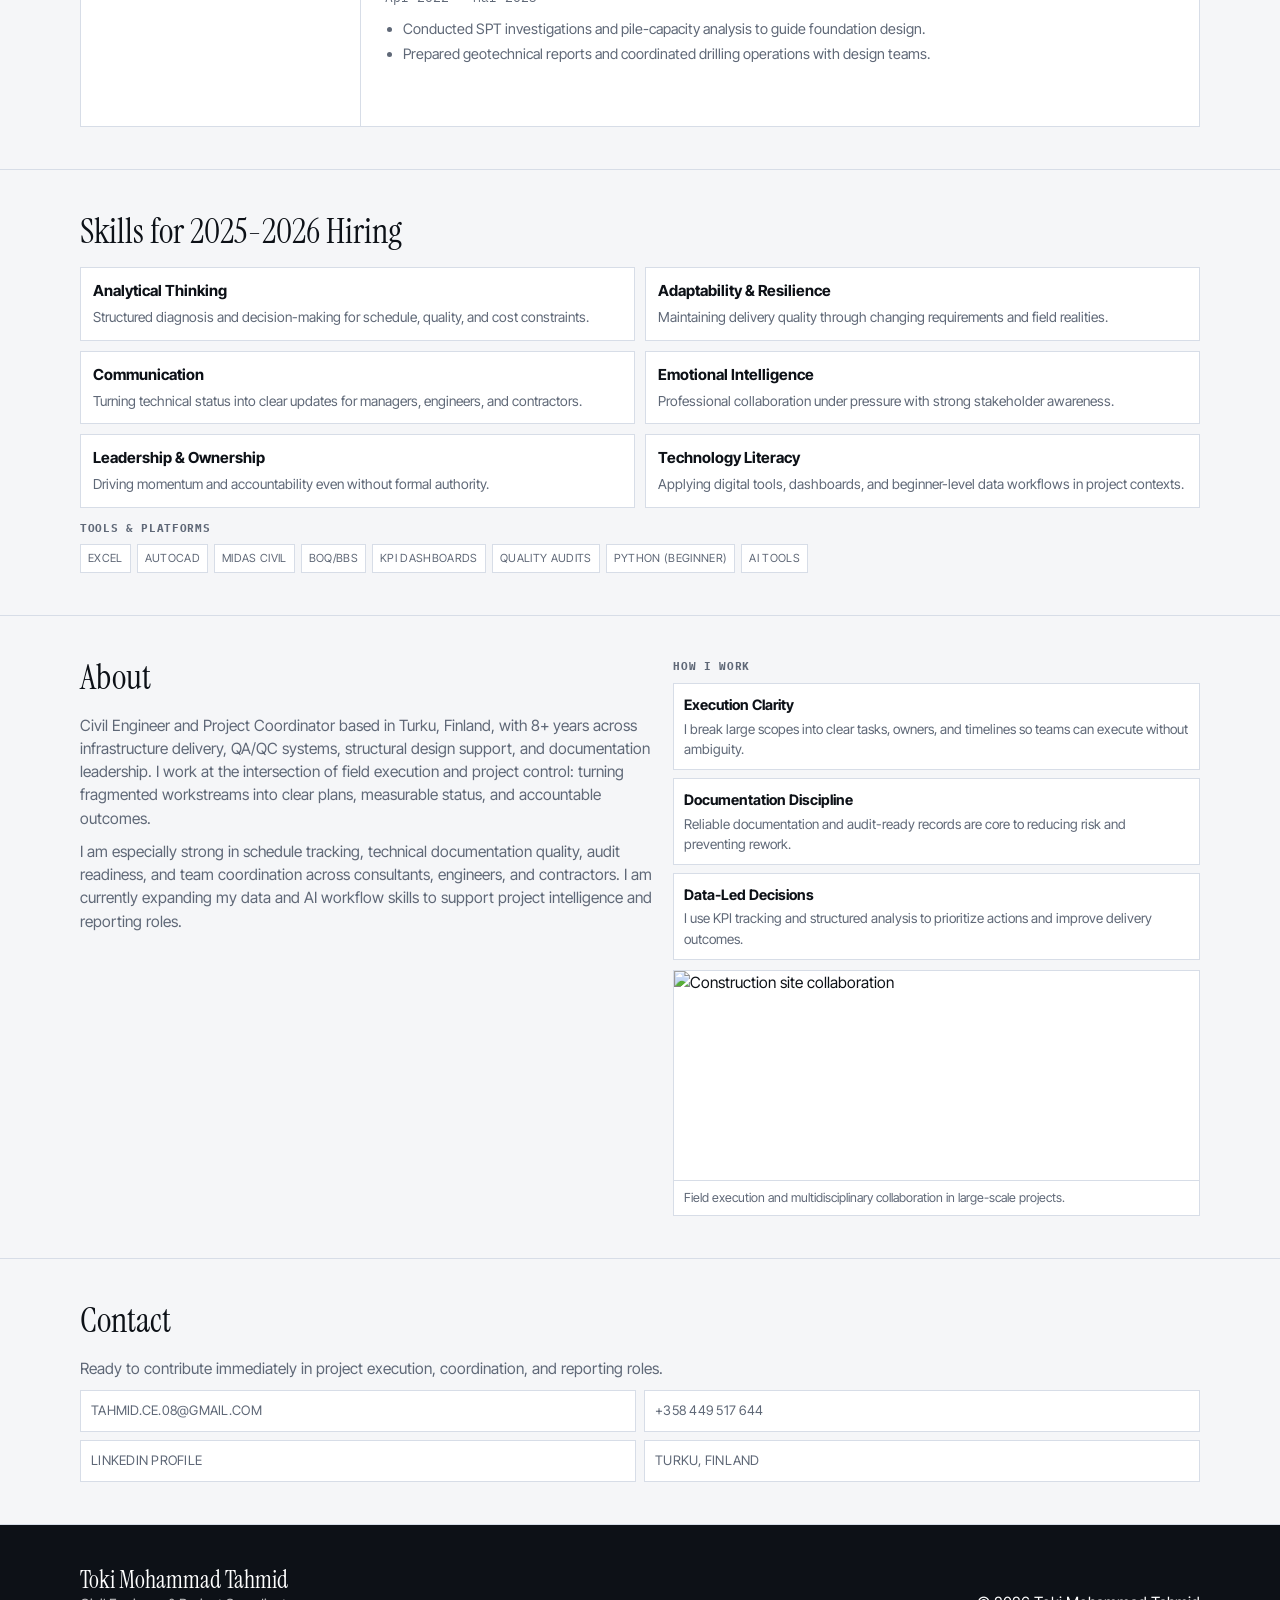
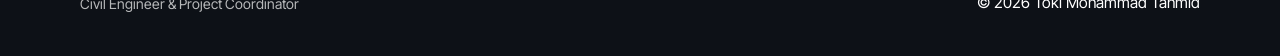
==== commit 60019ee4: "Redesign CV with editorial minimal style and responsive high-density layout" ====
--- a/index.html
+++ b/index.html
@@ -1,374 +1,130 @@
 <!DOCTYPE html>
 <html lang="en">
+
 <head>
   <meta charset="UTF-8">
   <meta name="viewport" content="width=device-width, initial-scale=1.0">
-  <meta name="description" content="Toki Mohammad Tahmid - Civil Engineer and Project Coordinator open to project management, construction supervision, site engineering, and junior data roles.">
+  <meta name="description" content="Toki Mohammad Tahmid - Civil Engineer and Project Coordinator based in Turku, Finland.">
   <meta name="robots" content="index,follow">
-  <meta name="theme-color" content="#7f253a">
-  <meta property="og:type" content="website">
-  <meta property="og:title" content="Toki Mohammad Tahmid | Civil Engineer & Project Coordinator">
-  <meta property="og:description" content="6+ years delivering measurable schedule, quality, and cost outcomes in infrastructure projects.">
-  <meta property="og:url" content="https://tamidtoki.github.io/CV_Website/">
-  <meta property="og:image" content="assets/favicon.svg">
-  <meta name="twitter:card" content="summary_large_image">
-  <meta name="twitter:title" content="Toki Mohammad Tahmid | Civil Engineer & Project Coordinator">
-  <meta name="twitter:description" content="6+ years delivering measurable schedule, quality, and cost outcomes in infrastructure projects.">
-  <meta name="twitter:image" content="assets/favicon.svg">
-  <link rel="canonical" href="https://tamidtoki.github.io/CV_Website/">
   <title>Toki Mohammad Tahmid | Civil Engineer & Project Coordinator</title>
 
   <link rel="preconnect" href="https://fonts.googleapis.com">
   <link rel="preconnect" href="https://fonts.gstatic.com" crossorigin>
-  <link href="https://fonts.googleapis.com/css2?family=Manrope:wght@400;500;600;700;800&family=IBM+Plex+Mono:wght@400;500&family=Playfair+Display:ital,wght@0,400;0,500;1,400;1,500&display=swap" rel="stylesheet">
-  <link rel="stylesheet" href="https://cdnjs.cloudflare.com/ajax/libs/font-awesome/6.5.1/css/all.min.css">
-  <link rel="icon" type="image/svg+xml" href="assets/favicon.svg">
-  <link rel="stylesheet" href="css/styles.css">
+  <link
+    href="https://fonts.googleapis.com/css2?family=Instrument+Serif:ital@0;1&family=Inter+Tight:wght@400;500;600;700;800&family=IBM+Plex+Mono:wght@400;500&display=swap"
+    rel="stylesheet">
+
+  <link rel="stylesheet" href="./src/style.css">
 </head>
+
 <body>
-  <a class="skip-link" href="#main">Skip to content</a>
+  <a class="skip-link" href="#main">Skip to main content</a>
 
-  <header class="site-header">
-    <div class="container nav-row">
-      <a href="#top" class="brand">Toki Mohammad Tahmid</a>
-      <button class="theme-toggle" id="themeToggle" type="button" aria-label="Switch to dark mode" aria-pressed="false">
-        <i class="fa-solid fa-moon"></i>
-        <span>Dark</span>
+  <header class="header">
+    <div class="container header-inner">
+      <a href="#top" class="logo">Toki Mohammad Tahmid</a>
+      <button class="menu-toggle" id="menuToggle" aria-expanded="false" aria-controls="siteNav" aria-label="Toggle menu">
+        <span></span>
+        <span></span>
       </button>
-      <button class="menu-btn" id="menuBtn" aria-label="Open menu" aria-expanded="false" aria-controls="siteNav">
-        <span></span><span></span>
-      </button>
-      <nav id="siteNav" class="site-nav" aria-label="Primary">
-        <a href="#experience">Experience</a>
-        <a href="#calorie">Calorie</a>
-        <a href="#role-fit">Role Fit</a>
-        <a href="#skills-2026">Skills</a>
+      <nav class="nav" id="siteNav" aria-label="Primary">
+        <a href="#work">Experience</a>
+        <a href="#skills">Skills</a>
+        <a href="#about">About</a>
         <a href="#contact">Contact</a>
       </nav>
     </div>
   </header>
 
   <main id="main">
-    <section class="hero" id="top" data-reveal>
-      <div class="container hero-grid">
-        <div class="hero-copy">
-          <p class="eyebrow">Open to Project Coordination, Construction Supervision, Site Engineering, Assistant PM, PMO Support, and Junior Data Analyst roles</p>
-          <h1>Project-focused Civil Engineer turning complex execution into <span class="accent-serif">predictable delivery</span> and measurable business results</h1>
-          <p class="lead">I help teams deliver faster with stronger planning, cleaner technical documentation, and disciplined follow-through. I bring hands-on site knowledge, structured reporting, and a high-accountability mindset to every project stage.</p>
-
-          <ul class="role-chips" aria-label="Target roles">
-            <li>Project Coordinator</li>
-            <li>Assistant Project Manager</li>
-            <li>Construction Site Engineer</li>
-            <li>Construction Supervisor</li>
-            <li>PMO Support Analyst</li>
-            <li>Junior Data Analyst</li>
-          </ul>
-
+    <section id="top" class="hero section">
+      <div class="container hero-grid reveal">
+        <div class="hero-content">
+          <p class="eyebrow">Open to Project Coordinator, Assistant PM, Construction Site Engineer, PMO Support, and Junior Data Analyst roles</p>
+          <h1>
+            Civil Engineer focused on
+            <span class="serif">predictable delivery</span>
+          </h1>
+          <p class="hero-lead">
+            I turn complex infrastructure execution into measurable progress through documentation discipline,
+            schedule control, quality systems, and practical reporting.
+          </p>
+          <div id="role-targets" class="chip-row" aria-label="Role targets"></div>
           <div class="hero-actions">
-            <a class="btn btn-primary" href="assets/Toki_Mohamamd_Tahmid_CV.pdf" download>
-              <i class="fa-solid fa-file-arrow-down"></i> Download CV
-            </a>
-            <a class="btn btn-secondary" href="mailto:tahmid.ce.08@gmail.com">
-              <i class="fa-solid fa-envelope"></i> Email Me
-            </a>
+            <a class="btn btn-primary" href="mailto:tahmid.ce.08@gmail.com">Contact Me</a>
+            <a class="btn btn-secondary" href="https://www.linkedin.com/in/toki-mohammad-t-a7b334159/" target="_blank" rel="noopener noreferrer">LinkedIn</a>
           </div>
         </div>
 
-        <aside class="hero-side" data-reveal>
-          <div class="hero-side-top">
-            <figure class="context-figure">
-              <img src="assets/images/profile-photo.jpg" alt="Portrait of Toki Mohammad Tahmid" loading="lazy" onerror="this.onerror=null;this.src='assets/images/profile-photo.svg';">
-              <figcaption>
-                Open to relocation and project roles across Finland and international teams.
-              </figcaption>
-            </figure>
-            <div class="contact-card" aria-label="Contact information">
-              <h2>Quick Contact</h2>
-              <ul>
-                <li><i class="fa-solid fa-location-dot"></i> Turku, Finland</li>
-                <li><i class="fa-solid fa-envelope"></i> <a href="mailto:tahmid.ce.08@gmail.com">tahmid.ce.08@gmail.com</a></li>
-                <li><i class="fa-solid fa-phone"></i> <a href="tel:+358449517644">+358 449 517 644</a></li>
-                <li><i class="fa-brands fa-linkedin"></i> <a href="https://linkedin.com/in/toki-mohammad-t-a7b334159" target="_blank" rel="noopener noreferrer">LinkedIn Profile</a></li>
-              </ul>
-              <p class="note">Ready to contribute immediately in execution, coordination, quality, and reporting roles.</p>
-            </div>
-          </div>
-
-          <ul class="highlight-metrics highlight-metrics-grid" aria-label="Selected impact metrics">
-            <li>
-              <i class="fa-solid fa-folder-tree metric-icon" aria-hidden="true"></i>
-              <strong>700+</strong>
-              <span>Technical documents centralized</span>
-              <small>Single controlled workflow improved speed, visibility, and version discipline.</small>
-            </li>
-            <li>
-              <i class="fa-solid fa-chart-line metric-icon" aria-hidden="true"></i>
-              <strong>35%</strong>
-              <span>Better on-time milestone delivery</span>
-              <small>Cross-team coordination improved execution consistency across major workstreams.</small>
-            </li>
-            <li>
-              <i class="fa-solid fa-calendar-check metric-icon" aria-hidden="true"></i>
-              <strong>25%</strong>
-              <span>Delay reduction through planning</span>
-              <small>Schedule tracking and follow-up cut avoidable blockers before escalation.</small>
-            </li>
-            <li>
-              <i class="fa-solid fa-coins metric-icon" aria-hidden="true"></i>
-              <strong>12%</strong>
-              <span>Cost savings from method analysis</span>
-              <small>Comparative technical evaluation supported smarter, lower-cost execution choices.</small>
-            </li>
-          </ul>
+        <aside class="hero-media reveal">
+          <figure>
+            <img id="profile-pic" src="" alt="Toki Mohammad Tahmid">
+            <figcaption>Based in Turku, Finland. Available for relocation and international teams.</figcaption>
+          </figure>
         </aside>
       </div>
     </section>
 
-    <section class="section" id="experience" data-reveal>
-      <div class="container">
-        <div class="section-heading">
-          <p>Experience</p>
-          <h2>Four high-impact experiences that prove I can deliver under pressure</h2>
+    <section class="section" aria-label="Impact highlights">
+      <div class="container reveal">
+        <h2 class="section-title">Selected Impact</h2>
+        <div id="impact-grid" class="impact-grid"></div>
+      </div>
+    </section>
+
+    <section id="work" class="section">
+      <div class="container reveal">
+        <h2 class="section-title">Experience</h2>
+        <div id="experience-feed" class="experience-feed"></div>
+      </div>
+    </section>
+
+    <section id="skills" class="section">
+      <div class="container reveal">
+        <h2 class="section-title">Skills for 2025-2026 Hiring</h2>
+        <div id="skills-grid" class="skills-grid"></div>
+        <h3 class="sub-title">Tools & Platforms</h3>
+        <div id="tools-strip" class="chip-row"></div>
+      </div>
+    </section>
+
+    <section id="about" class="section">
+      <div class="container about-grid reveal">
+        <div>
+          <h2 class="section-title">About</h2>
+          <div id="about-body-text" class="about-text"></div>
         </div>
-
-        <div class="experience-grid">
-          <article class="entry" data-reveal>
-            <header>
-              <div>
-                <h3>QS Engineer</h3>
-                <p>Fervent Multiboard Industries Ltd. · Dhaka, Bangladesh</p>
-              </div>
-              <time>Aug 2023 - Apr 2025</time>
-            </header>
-            <ul>
-              <li>Built one controlled workflow for 700+ technical documents, cutting retrieval time by 60%.</li>
-              <li>Coordinated 5 teams (15+ members), improving on-time milestone completion by 35%.</li>
-              <li>Designed cost-comparison analyses across 20+ methods and delivered 12% savings.</li>
-              <li>Strengthened KPI reporting and audits, closing 95% of compliance issues.</li>
-            </ul>
-          </article>
-
-          <article class="entry" data-reveal>
-            <header>
-              <div>
-                <h3>Structural Design Engineer</h3>
-                <p>Puradesta Prakawshali · Dhaka, Bangladesh</p>
-              </div>
-              <time>Apr 2022 - Aug 2023</time>
-            </header>
-            <ul>
-              <li>Delivered bridge analysis and design in Midas Civil to AASHTO LRFD and BNBC 2020 standards.</li>
-              <li>Prepared 50+ technical drawings and aligned design updates with multidisciplinary stakeholders.</li>
-              <li>Performed dynamic-load checks to improve structural confidence and safety outcomes.</li>
-            </ul>
-          </article>
-
-          <article class="entry" data-reveal>
-            <header>
-              <div>
-                <h3>QA/QC Engineer</h3>
-                <p>Italian-Thai Development PCL · Dhaka, Bangladesh</p>
-              </div>
-              <time>Apr 2019 - Apr 2022</time>
-            </header>
-            <ul>
-              <li>Led quality control for 200+ pile caps and metro structures with zero safety incidents.</li>
-              <li>Executed 100+ audits and NCR actions, reducing defect rates by 40%.</li>
-              <li>Maintained quality performance across 8 parallel workstreams in a fast-paced site environment.</li>
-            </ul>
-          </article>
-
-          <article class="entry" data-reveal>
-            <header>
-              <div>
-                <h3>Project Controls & Coordination</h3>
-                <p>Cross-functional delivery capability across site, design, and reporting</p>
-              </div>
-              <time>Core Strength</time>
-            </header>
-            <ul>
-              <li>Translate complex field updates into clear progress reports for leadership decisions.</li>
-              <li>Drive schedule follow-up with engineers, contractors, and QA teams to protect deadlines.</li>
-              <li>Track actions, risks, and quality gaps until closure to keep execution predictable.</li>
-              <li>Combine technical rigor with practical communication to keep teams aligned.</li>
-            </ul>
-          </article>
+        <div>
+          <h3 class="sub-title">How I Work</h3>
+          <div id="phi-list" class="principles"></div>
+          <figure class="site-photo">
+            <img src="assets/construction_site.png" alt="Construction site collaboration">
+            <figcaption>Field execution and multidisciplinary collaboration in large-scale projects.</figcaption>
+          </figure>
         </div>
       </div>
     </section>
 
-    <section class="section" id="calorie" data-reveal>
-      <div class="container">
-        <div class="section-heading">
-          <p>Calorie</p>
-          <h2>Visual calorie highlights</h2>
-        </div>
-
-        <div class="calorie-marquee" aria-label="Scrolling calorie images">
-          <div class="calorie-row calorie-row-right">
-            <div class="calorie-track">
-              <img src="assets/images/profile-photo.svg" alt="Calorie placeholder image 1" loading="lazy">
-              <img src="assets/images/context-photo.jpg" alt="Calorie placeholder image 2" loading="lazy">
-              <img src="assets/images/site-team-photo.jpg" alt="Calorie placeholder image 3" loading="lazy">
-              <img src="assets/images/team-site-1.svg" alt="Calorie placeholder image 4" loading="lazy">
-              <img src="assets/images/team-site-2.svg" alt="Calorie placeholder image 5" loading="lazy">
-              <img src="assets/images/team-site-3.svg" alt="Calorie placeholder image 6" loading="lazy">
-            </div>
-            <div class="calorie-track" aria-hidden="true">
-              <img src="assets/images/profile-photo.svg" alt="" loading="lazy">
-              <img src="assets/images/context-photo.jpg" alt="" loading="lazy">
-              <img src="assets/images/site-team-photo.jpg" alt="" loading="lazy">
-              <img src="assets/images/team-site-1.svg" alt="" loading="lazy">
-              <img src="assets/images/team-site-2.svg" alt="" loading="lazy">
-              <img src="assets/images/team-site-3.svg" alt="" loading="lazy">
-            </div>
-          </div>
-
-          <div class="calorie-row calorie-row-left">
-            <div class="calorie-track">
-              <img src="assets/images/team-site-3.svg" alt="Calorie placeholder image 7" loading="lazy">
-              <img src="assets/images/site-team-photo.jpg" alt="Calorie placeholder image 8" loading="lazy">
-              <img src="assets/images/context-photo.jpg" alt="Calorie placeholder image 9" loading="lazy">
-              <img src="assets/images/team-site-2.svg" alt="Calorie placeholder image 10" loading="lazy">
-              <img src="assets/images/profile-photo.svg" alt="Calorie placeholder image 11" loading="lazy">
-              <img src="assets/images/team-site-1.svg" alt="Calorie placeholder image 12" loading="lazy">
-            </div>
-            <div class="calorie-track" aria-hidden="true">
-              <img src="assets/images/team-site-3.svg" alt="" loading="lazy">
-              <img src="assets/images/site-team-photo.jpg" alt="" loading="lazy">
-              <img src="assets/images/context-photo.jpg" alt="" loading="lazy">
-              <img src="assets/images/team-site-2.svg" alt="" loading="lazy">
-              <img src="assets/images/profile-photo.svg" alt="" loading="lazy">
-              <img src="assets/images/team-site-1.svg" alt="" loading="lazy">
-            </div>
-          </div>
-        </div>
-      </div>
-    </section>
-
-    <section class="section" id="role-fit" data-reveal>
-      <div class="container">
-        <div class="section-heading">
-          <p>Role Fit</p>
-          <h2>Where I create value from day one</h2>
-        </div>
-        <div class="role-grid">
-          <article class="role-card" data-reveal>
-            <h3>Project Coordinator / Assistant Project Manager</h3>
-            <p>I keep execution moving through disciplined planning, schedule follow-up, and clear stakeholder reporting.</p>
-          </article>
-          <article class="role-card" data-reveal>
-            <h3>Construction Site Engineer / Site Supervisor</h3>
-            <p>I support site teams with practical supervision, progress control, and strong contractor coordination.</p>
-          </article>
-          <article class="role-card" data-reveal>
-            <h3>PMO Support Analyst</h3>
-            <p>I build reliable dashboards, status packs, and action tracking so leadership has clear project visibility.</p>
-          </article>
-          <article class="role-card" data-reveal>
-            <h3>Junior Data Analyst (Project/Operations)</h3>
-            <p>I turn raw project data into useful insights through KPI tracking, data cleanup, and concise analysis.</p>
-          </article>
-        </div>
-
-        <figure class="site-photo" data-reveal>
-          <img src="assets/images/site-team-photo.jpg" alt="Construction team on project site" loading="lazy" onerror="this.onerror=null;this.src='assets/images/context-photo.jpg';">
-          <figcaption>Hands-on collaboration across engineering, quality, and site execution.</figcaption>
-        </figure>
-      </div>
-    </section>
-
-    <section class="section" id="skills-2026" data-reveal>
-      <div class="container">
-        <div class="section-heading">
-          <p>My Skills</p>
-          <h2>Core skills I use to deliver reliable, high-quality project outcomes</h2>
-        </div>
-
-        <div class="skills-grid">
-          <article data-reveal>
-            <h3>Analytical Thinking</h3>
-            <p>I break down complex delivery problems and convert them into clear, data-backed actions.</p>
-          </article>
-          <article data-reveal>
-            <h3>Adaptability & Resilience</h3>
-            <p>I stay dependable under changing priorities while keeping quality and deadlines under control.</p>
-          </article>
-          <article data-reveal>
-            <h3>Communication & Stakeholder Alignment</h3>
-            <p>I communicate clearly with technical and non-technical teams so decisions happen faster.</p>
-          </article>
-          <article data-reveal>
-            <h3>Emotional Intelligence</h3>
-            <p>I collaborate professionally in high-pressure environments and keep teams focused on outcomes.</p>
-          </article>
-          <article data-reveal>
-            <h3>Leadership & Social Influence</h3>
-            <p>I drive ownership and accountability even when working across teams without direct authority.</p>
-          </article>
-          <article data-reveal>
-            <h3>AI, Data, and Technology Literacy</h3>
-            <p>I use digital tools and practical analytics to improve tracking, reporting, and project decisions.</p>
-          </article>
-        </div>
-
-        <div class="tools-strip" data-reveal aria-label="Tools and platforms">
-          <span>Excel</span>
-          <span>AutoCAD</span>
-          <span>Midas Civil</span>
-          <span>BOQ/BBS</span>
-          <span>KPI Dashboards</span>
-          <span>Quality Audits</span>
-          <span>Python (Beginner)</span>
-          <span>AI Tools</span>
-          <span>Project Reporting</span>
-        </div>
-
-      </div>
-    </section>
-
-    <section class="section" id="contact" data-reveal>
-      <div class="container cta">
-        <h2>Available for interviews and immediate contribution</h2>
-        <p>If your team needs an engineer who combines technical discipline with execution ownership, I am ready to contribute from day one.</p>
-        <div class="contact-strip" data-reveal>
-          <a href="mailto:tahmid.ce.08@gmail.com"><i class="fa-solid fa-envelope"></i> tahmid.ce.08@gmail.com</a>
-          <a href="tel:+358449517644"><i class="fa-solid fa-phone"></i> +358 449 517 644</a>
-          <a href="https://linkedin.com/in/toki-mohammad-t-a7b334159" target="_blank" rel="noopener noreferrer"><i class="fa-brands fa-linkedin"></i> LinkedIn</a>
-        </div>
-        <div class="hero-actions">
-          <a class="btn btn-primary" href="mailto:tahmid.ce.08@gmail.com"><i class="fa-solid fa-paper-plane"></i> Contact Me</a>
-          <a class="btn btn-secondary" href="https://linkedin.com/in/toki-mohammad-t-a7b334159" target="_blank" rel="noopener noreferrer"><i class="fa-brands fa-linkedin"></i> LinkedIn</a>
-        </div>
+    <section id="contact" class="section">
+      <div class="container reveal">
+        <h2 class="section-title">Contact</h2>
+        <p class="contact-lead">Ready to contribute immediately in project execution, coordination, and reporting roles.</p>
+        <div id="contact-cards" class="contact-cards"></div>
       </div>
     </section>
   </main>
 
-  <footer class="site-footer">
-    <div class="container footer-row">
-      <p>Toki Mohammad Tahmid</p>
-      <p>&copy; <span id="year"></span></p>
+  <footer class="footer section">
+    <div class="container footer-inner">
+      <div>
+        <p class="footer-name">Toki Mohammad Tahmid</p>
+        <p class="footer-role">Civil Engineer & Project Coordinator</p>
+      </div>
+      <p>© <span id="year"></span> Toki Mohammad Tahmid</p>
     </div>
   </footer>
 
-  <script type="application/ld+json">
-  {
-    "@context": "https://schema.org",
-    "@type": "Person",
-    "name": "Toki Mohammad Tahmid",
-    "jobTitle": "Civil Engineer & Project Coordinator",
-    "email": "mailto:tahmid.ce.08@gmail.com",
-    "telephone": "+358449517644",
-    "address": {
-      "@type": "PostalAddress",
-      "addressLocality": "Turku",
-      "addressCountry": "Finland"
-    },
-    "sameAs": ["https://linkedin.com/in/toki-mohammad-t-a7b334159"]
-  }
-  </script>
+  <script type="module" src="./src/main.js"></script>
+</body>
 
-  <script src="js/main.js"></script>
-</body>
 </html>
--- a/src/style.css
+++ b/src/style.css
@@ -0,0 +1,577 @@
+:root {
+  --bg: #f5f6f8;
+  --surface: #ffffff;
+  --text: #0d1117;
+  --muted: #5f6877;
+  --line: #d7dde7;
+  --font-serif: 'Instrument Serif', serif;
+  --font-sans: 'Inter Tight', sans-serif;
+  --font-mono: 'IBM Plex Mono', monospace;
+}
+
+* {
+  box-sizing: border-box;
+  margin: 0;
+  padding: 0;
+  border-radius: 0 !important;
+}
+
+html {
+  scroll-behavior: smooth;
+  scroll-padding-top: 86px;
+}
+
+body {
+  background: var(--bg);
+  color: var(--text);
+  font-family: var(--font-sans);
+  font-size: 15.5px;
+  line-height: 1.5;
+  -webkit-font-smoothing: antialiased;
+}
+
+a {
+  color: inherit;
+  text-decoration: none;
+}
+
+img {
+  width: 100%;
+  display: block;
+}
+
+ul {
+  list-style: none;
+}
+
+.skip-link {
+  position: absolute;
+  top: -90px;
+  left: 12px;
+  z-index: 200;
+  background: var(--text);
+  color: #fff;
+  padding: 8px 10px;
+  border: 1px solid var(--text);
+}
+
+.skip-link:focus {
+  top: 10px;
+}
+
+.container {
+  width: min(1120px, 92vw);
+  margin: 0 auto;
+}
+
+.section {
+  border-top: 1px solid var(--line);
+  padding: 42px 0;
+}
+
+.header {
+  position: sticky;
+  top: 0;
+  z-index: 100;
+  border-bottom: 1px solid var(--line);
+  background: rgba(245, 246, 248, 0.96);
+  backdrop-filter: blur(8px);
+}
+
+.header-inner {
+  min-height: 72px;
+  display: flex;
+  align-items: center;
+  justify-content: space-between;
+  gap: 12px;
+}
+
+.logo {
+  font-family: var(--font-mono);
+  font-size: 0.8rem;
+  letter-spacing: 0.03em;
+  text-transform: uppercase;
+}
+
+.nav {
+  display: flex;
+  gap: 18px;
+}
+
+.nav a {
+  font-size: 0.78rem;
+  text-transform: uppercase;
+  letter-spacing: 0.04em;
+  color: var(--muted);
+  border-bottom: 1px solid transparent;
+  padding-bottom: 2px;
+}
+
+.nav a:hover {
+  color: var(--text);
+  border-bottom-color: var(--text);
+}
+
+.menu-toggle {
+  display: none;
+  width: 38px;
+  height: 38px;
+  border: 1px solid var(--line);
+  background: var(--surface);
+  align-items: center;
+  justify-content: center;
+  flex-direction: column;
+  gap: 5px;
+}
+
+.menu-toggle span {
+  width: 14px;
+  height: 2px;
+  background: var(--text);
+}
+
+.hero {
+  border-top: 0;
+  padding-top: 50px;
+}
+
+.hero-grid {
+  display: grid;
+  grid-template-columns: 1.3fr 0.9fr;
+  gap: 26px;
+  align-items: start;
+}
+
+.eyebrow {
+  display: inline-block;
+  font-family: var(--font-mono);
+  font-size: 0.64rem;
+  text-transform: uppercase;
+  letter-spacing: 0.04em;
+  color: var(--muted);
+  padding: 5px 7px;
+  border: 1px solid var(--line);
+  background: var(--surface);
+  margin-bottom: 12px;
+}
+
+h1 {
+  font-size: clamp(2rem, 5vw, 3.5rem);
+  line-height: 1.04;
+  letter-spacing: -0.02em;
+  max-width: 18ch;
+  margin-bottom: 12px;
+}
+
+.serif {
+  font-family: var(--font-serif);
+  font-style: italic;
+  font-weight: 400;
+}
+
+.hero-lead {
+  color: var(--muted);
+  font-size: 1rem;
+  max-width: 60ch;
+  margin-bottom: 12px;
+}
+
+.hero-actions {
+  margin-top: 12px;
+  display: flex;
+  flex-wrap: wrap;
+  gap: 8px;
+}
+
+.btn {
+  border: 1px solid var(--line);
+  font-size: 0.76rem;
+  text-transform: uppercase;
+  letter-spacing: 0.03em;
+  padding: 8px 10px;
+}
+
+.btn-primary {
+  background: var(--text);
+  color: #fff;
+  border-color: var(--text);
+}
+
+.btn-secondary {
+  background: var(--surface);
+}
+
+.hero-media figure {
+  border: 1px solid var(--line);
+  background: var(--surface);
+}
+
+.hero-media img {
+  height: 360px;
+  object-fit: cover;
+  border-bottom: 1px solid var(--line);
+}
+
+.hero-media figcaption {
+  padding: 9px 10px;
+  color: var(--muted);
+  font-size: 0.78rem;
+}
+
+.section-title {
+  font-family: var(--font-serif);
+  font-size: clamp(1.4rem, 3vw, 2.2rem);
+  line-height: 1.12;
+  margin-bottom: 16px;
+  font-weight: 400;
+}
+
+.impact-grid {
+  display: grid;
+  grid-template-columns: repeat(4, minmax(0, 1fr));
+  gap: 10px;
+}
+
+.impact-card {
+  border: 1px solid var(--line);
+  background: var(--surface);
+  padding: 12px;
+}
+
+.impact-value {
+  font-size: 1.55rem;
+  font-weight: 700;
+  margin-bottom: 2px;
+}
+
+.impact-label {
+  color: var(--muted);
+  font-size: 0.78rem;
+  text-transform: uppercase;
+  letter-spacing: 0.03em;
+}
+
+.experience-feed {
+  display: grid;
+  gap: 10px;
+}
+
+.experience-card {
+  display: grid;
+  grid-template-columns: 280px 1fr;
+  gap: 12px;
+  border: 1px solid var(--line);
+  background: var(--surface);
+}
+
+.experience-media img {
+  height: 100%;
+  min-height: 200px;
+  object-fit: cover;
+  border-right: 1px solid var(--line);
+}
+
+.experience-body {
+  padding: 12px;
+}
+
+.experience-body h3 {
+  font-size: 1rem;
+  margin-bottom: 2px;
+}
+
+.experience-body header p,
+.experience-body time {
+  color: var(--muted);
+  font-size: 0.82rem;
+}
+
+.experience-body time {
+  display: inline-block;
+  margin-top: 4px;
+  font-family: var(--font-mono);
+}
+
+.experience-body ul {
+  margin-top: 10px;
+  list-style: disc;
+  padding-left: 18px;
+  display: grid;
+  gap: 4px;
+}
+
+.experience-body li {
+  color: var(--muted);
+  font-size: 0.9rem;
+}
+
+.skills-grid {
+  display: grid;
+  grid-template-columns: repeat(2, minmax(0, 1fr));
+  gap: 10px;
+  margin-bottom: 12px;
+}
+
+.skill-card {
+  border: 1px solid var(--line);
+  background: var(--surface);
+  padding: 12px;
+}
+
+.skill-card h3 {
+  font-size: 0.95rem;
+  margin-bottom: 4px;
+}
+
+.skill-card p {
+  color: var(--muted);
+  font-size: 0.86rem;
+}
+
+.sub-title {
+  font-family: var(--font-mono);
+  font-size: 0.7rem;
+  text-transform: uppercase;
+  letter-spacing: 0.06em;
+  color: var(--muted);
+  margin-bottom: 8px;
+}
+
+.chip-row {
+  display: flex;
+  flex-wrap: wrap;
+  gap: 6px;
+}
+
+.chip {
+  border: 1px solid var(--line);
+  background: var(--surface);
+  color: var(--muted);
+  font-size: 0.7rem;
+  text-transform: uppercase;
+  letter-spacing: 0.03em;
+  padding: 5px 7px;
+}
+
+.about-grid {
+  display: grid;
+  grid-template-columns: 1.1fr 1fr;
+  gap: 14px;
+}
+
+.about-text p {
+  color: var(--muted);
+  margin-bottom: 10px;
+}
+
+.principles {
+  display: grid;
+  gap: 8px;
+}
+
+.principle-item {
+  border: 1px solid var(--line);
+  background: var(--surface);
+  padding: 10px;
+}
+
+.principle-item h4 {
+  font-size: 0.9rem;
+  margin-bottom: 3px;
+}
+
+.principle-item p {
+  color: var(--muted);
+  font-size: 0.84rem;
+}
+
+.site-photo {
+  margin-top: 10px;
+  border: 1px solid var(--line);
+  background: var(--surface);
+}
+
+.site-photo img {
+  height: 210px;
+  object-fit: cover;
+  border-bottom: 1px solid var(--line);
+}
+
+.site-photo figcaption {
+  padding: 8px 10px;
+  color: var(--muted);
+  font-size: 0.78rem;
+}
+
+.contact-lead {
+  color: var(--muted);
+  margin-bottom: 10px;
+}
+
+.contact-cards {
+  display: grid;
+  grid-template-columns: repeat(2, minmax(0, 1fr));
+  gap: 8px;
+}
+
+.contact-card {
+  border: 1px solid var(--line);
+  background: var(--surface);
+  padding: 10px;
+  font-size: 0.82rem;
+  color: var(--muted);
+  text-transform: uppercase;
+  letter-spacing: 0.02em;
+}
+
+.footer {
+  background: #0d1117;
+  color: #fff;
+}
+
+.footer-inner {
+  display: flex;
+  justify-content: space-between;
+  gap: 8px;
+  align-items: end;
+}
+
+.footer-name {
+  font-family: var(--font-serif);
+  font-size: 1.5rem;
+  line-height: 1.1;
+}
+
+.footer-role {
+  color: rgba(255, 255, 255, 0.7);
+  font-size: 0.88rem;
+}
+
+.reveal {
+  opacity: 0;
+  transform: translateY(14px);
+  transition: opacity 0.6s ease, transform 0.6s ease;
+}
+
+.reveal.visible {
+  opacity: 1;
+  transform: translateY(0);
+}
+
+@media (max-width: 980px) {
+  .hero-grid,
+  .about-grid,
+  .skills-grid,
+  .impact-grid,
+  .contact-cards {
+    grid-template-columns: 1fr;
+  }
+
+  .experience-card {
+    grid-template-columns: 1fr;
+  }
+
+  .experience-media img {
+    min-height: 180px;
+    border-right: 0;
+    border-bottom: 1px solid var(--line);
+  }
+
+  .hero-media {
+    order: -1;
+  }
+}
+
+@media (max-width: 760px) {
+  body {
+    font-size: 14.2px;
+  }
+
+  .section {
+    padding: 28px 0;
+  }
+
+  .header-inner {
+    min-height: 64px;
+  }
+
+  .menu-toggle {
+    display: inline-flex;
+  }
+
+  .nav {
+    position: absolute;
+    top: 64px;
+    right: 4vw;
+    min-width: 180px;
+    display: none;
+    flex-direction: column;
+    gap: 8px;
+    border: 1px solid var(--line);
+    background: var(--surface);
+    padding: 10px;
+  }
+
+  .nav.open {
+    display: flex;
+  }
+
+  .logo {
+    max-width: calc(100vw - 90px);
+    overflow: hidden;
+    text-overflow: ellipsis;
+  }
+
+  h1 {
+    font-size: 1.6rem;
+    max-width: 100%;
+  }
+
+  .hero {
+    padding-top: 28px;
+  }
+
+  .hero-media img {
+    height: 220px;
+  }
+
+  .section-title {
+    font-size: 1.1rem;
+    margin-bottom: 10px;
+  }
+
+  .impact-value {
+    font-size: 1.35rem;
+  }
+
+  .experience-body li,
+  .about-text p,
+  .contact-lead {
+    font-size: 0.82rem;
+  }
+
+  .chip {
+    font-size: 0.64rem;
+    padding: 4px 6px;
+  }
+
+  .footer-inner {
+    flex-direction: column;
+    align-items: flex-start;
+  }
+}
+
+@media (prefers-reduced-motion: reduce) {
+  html {
+    scroll-behavior: auto;
+  }
+
+  * {
+    transition: none !important;
+  }
+
+  .reveal {
+    opacity: 1;
+    transform: none;
+  }
+}
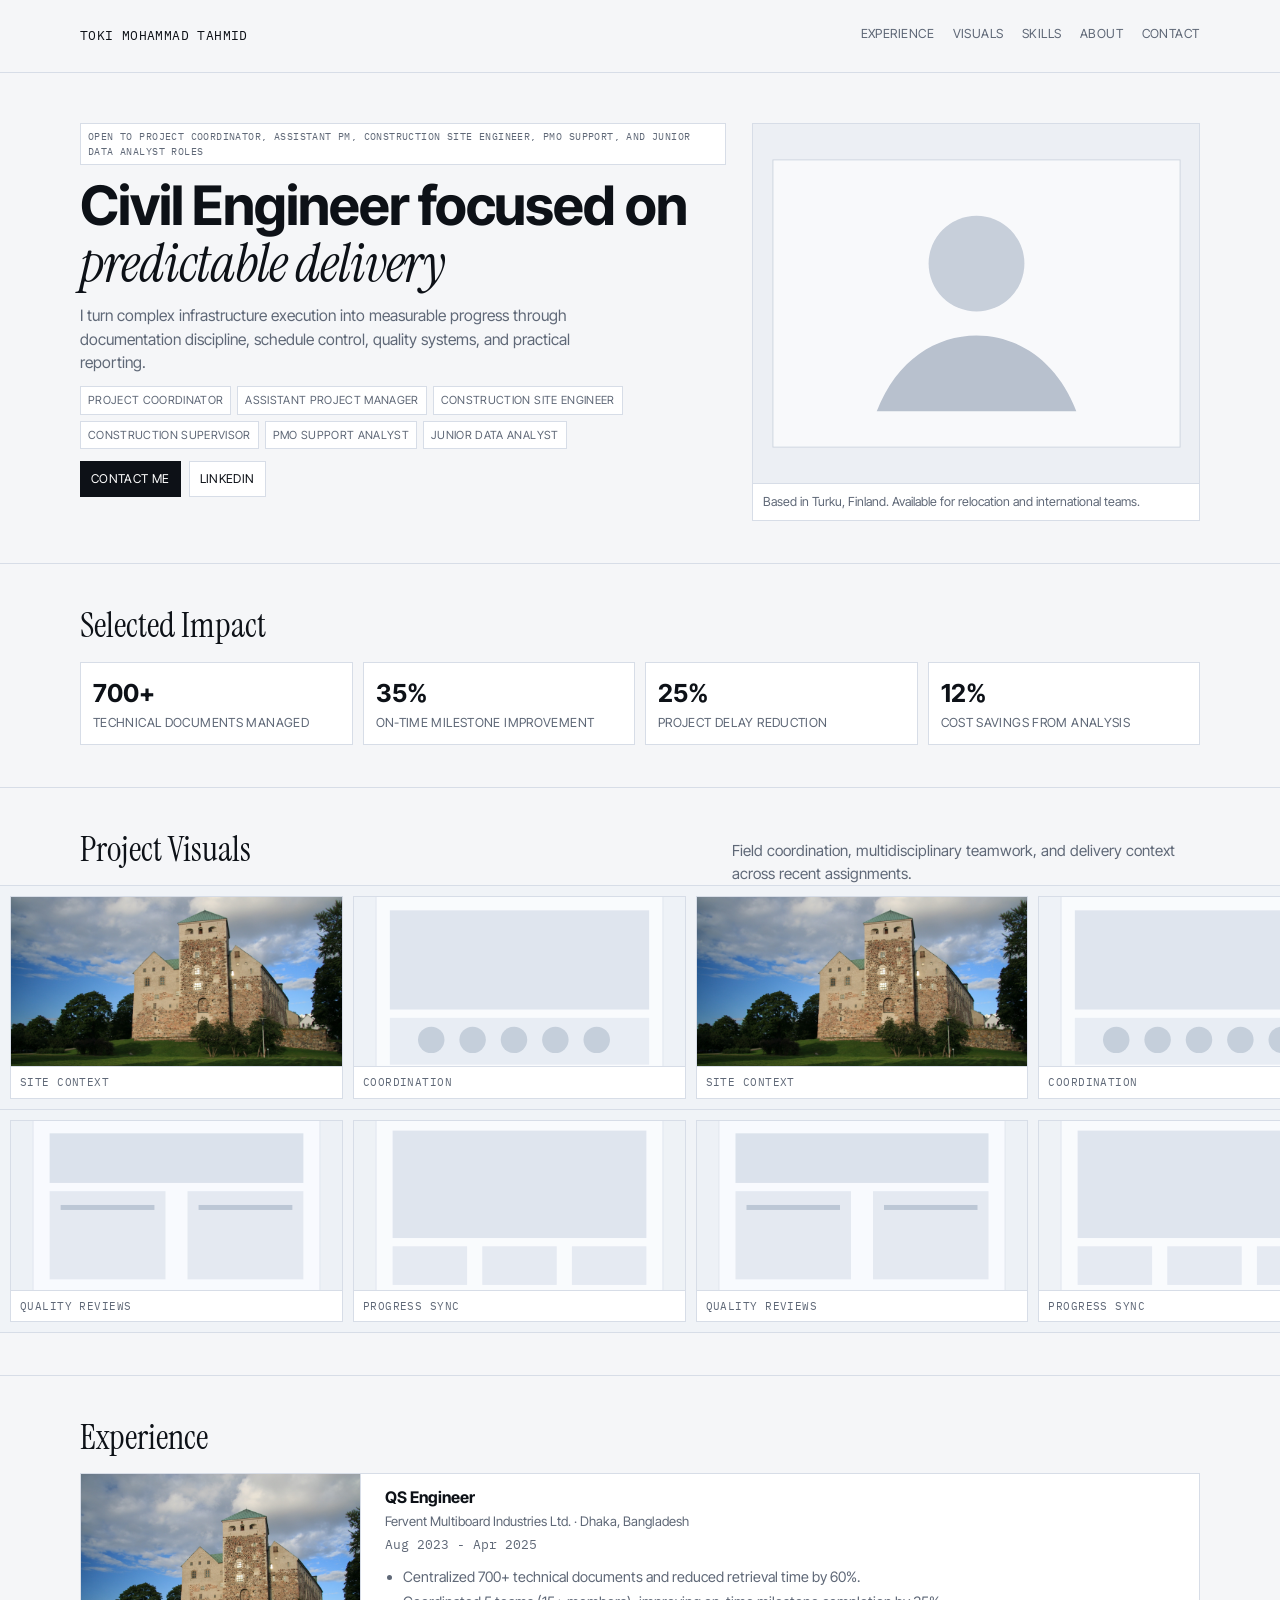
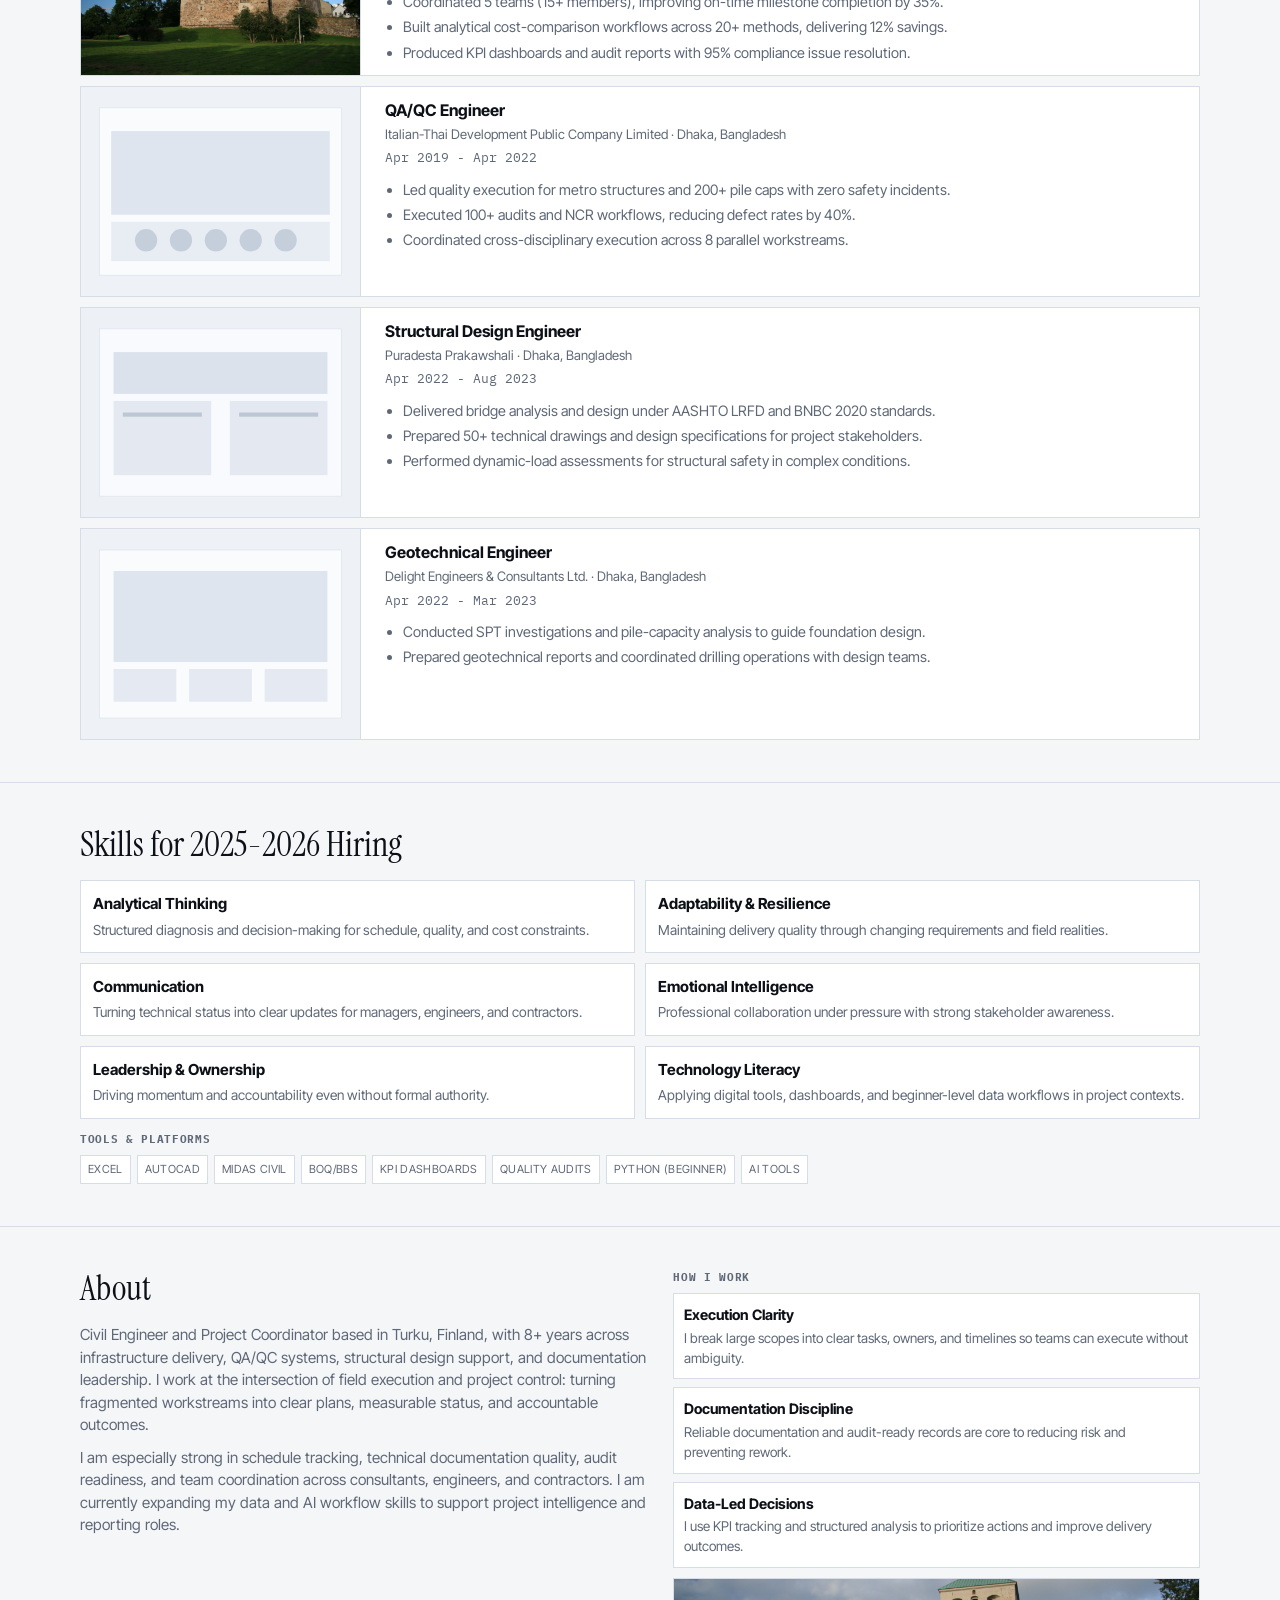
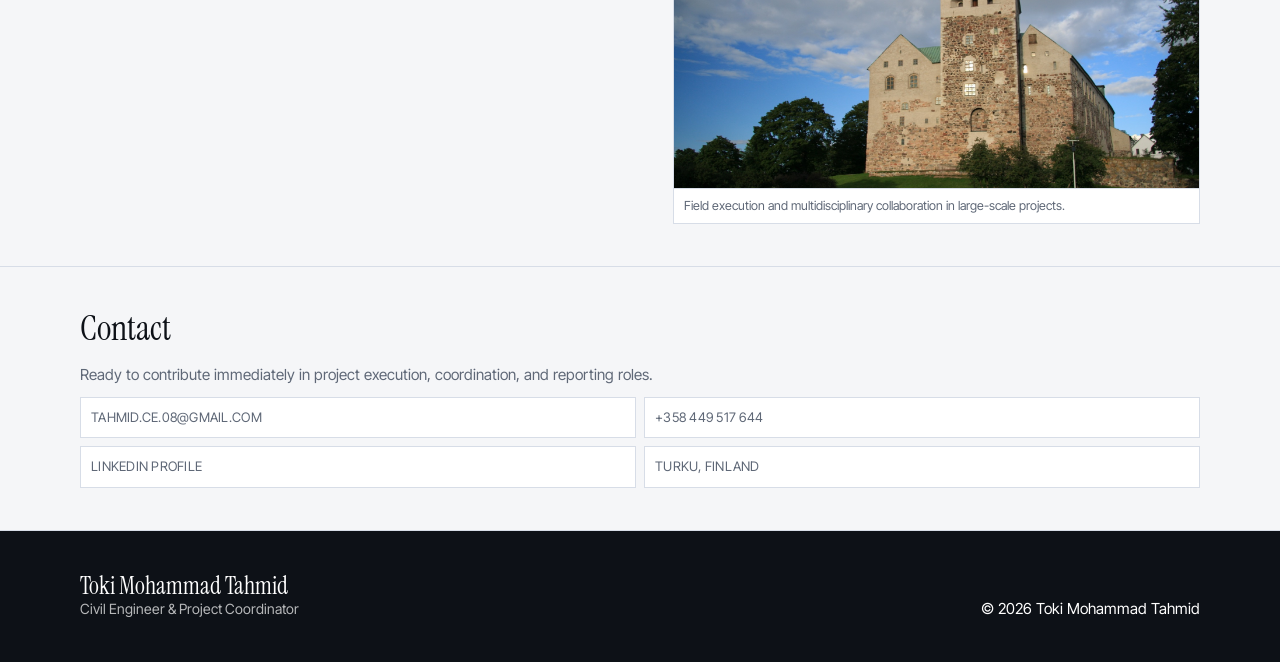
==== commit 511e8514: "Add dual-direction visuals marquee and improve mobile CV layout" ====
--- a/index.html
+++ b/index.html
@@ -29,6 +29,7 @@
       </button>
       <nav class="nav" id="siteNav" aria-label="Primary">
         <a href="#work">Experience</a>
+        <a href="#visuals">Visuals</a>
         <a href="#skills">Skills</a>
         <a href="#about">About</a>
         <a href="#contact">Contact</a>
@@ -72,6 +73,23 @@
       </div>
     </section>
 
+    <section id="visuals" class="section visuals" aria-label="Project visuals">
+      <div class="container reveal visuals-head">
+        <h2 class="section-title">Project Visuals</h2>
+        <p class="visuals-lead">
+          Field coordination, multidisciplinary teamwork, and delivery context across recent assignments.
+        </p>
+      </div>
+      <div class="visual-marquee" role="list" aria-label="Moving visual project gallery">
+        <div class="marquee-row">
+          <div id="marquee-row-one" class="marquee-track"></div>
+        </div>
+        <div class="marquee-row">
+          <div id="marquee-row-two" class="marquee-track reverse"></div>
+        </div>
+      </div>
+    </section>
+
     <section id="work" class="section">
       <div class="container reveal">
         <h2 class="section-title">Experience</h2>
@@ -98,7 +116,7 @@
           <h3 class="sub-title">How I Work</h3>
           <div id="phi-list" class="principles"></div>
           <figure class="site-photo">
-            <img src="assets/construction_site.png" alt="Construction site collaboration">
+            <img src="assets/images/site-team-photo.jpg" alt="Construction site collaboration">
             <figcaption>Field execution and multidisciplinary collaboration in large-scale projects.</figcaption>
           </figure>
         </div>
--- a/src/style.css
+++ b/src/style.css
@@ -25,8 +25,8 @@
   background: var(--bg);
   color: var(--text);
   font-family: var(--font-sans);
-  font-size: 15.5px;
-  line-height: 1.5;
+  font-size: 15.2px;
+  line-height: 1.48;
   -webkit-font-smoothing: antialiased;
 }
 
@@ -156,7 +156,7 @@
 }
 
 h1 {
-  font-size: clamp(2rem, 5vw, 3.5rem);
+  font-size: clamp(2rem, 5vw, 3.4rem);
   line-height: 1.04;
   letter-spacing: -0.02em;
   max-width: 18ch;
@@ -171,7 +171,7 @@
 
 .hero-lead {
   color: var(--muted);
-  font-size: 1rem;
+  font-size: 0.98rem;
   max-width: 60ch;
   margin-bottom: 12px;
 }
@@ -251,6 +251,93 @@
   letter-spacing: 0.03em;
 }
 
+.visuals {
+  padding-top: 0;
+}
+
+.visuals-head {
+  display: grid;
+  grid-template-columns: minmax(0, 1fr) 1fr;
+  gap: 16px;
+  align-items: end;
+  padding-top: 42px;
+}
+
+.visuals-lead {
+  color: var(--muted);
+  max-width: 52ch;
+  justify-self: end;
+}
+
+.visual-marquee {
+  border-top: 1px solid var(--line);
+  border-bottom: 1px solid var(--line);
+  background: #f0f3f7;
+}
+
+.marquee-row {
+  border-top: 1px solid var(--line);
+  overflow: hidden;
+}
+
+.marquee-row:first-child {
+  border-top: 0;
+}
+
+.marquee-track {
+  display: flex;
+  width: max-content;
+  gap: 10px;
+  padding: 10px;
+  animation: marquee-left 34s linear infinite;
+}
+
+.marquee-track.reverse {
+  animation-name: marquee-right;
+  animation-duration: 30s;
+}
+
+.marquee-item {
+  flex: 0 0 clamp(220px, 26vw, 340px);
+  border: 1px solid var(--line);
+  background: var(--surface);
+}
+
+.marquee-item img {
+  height: 170px;
+  object-fit: cover;
+  border-bottom: 1px solid var(--line);
+}
+
+.marquee-item figcaption {
+  padding: 7px 9px;
+  font-family: var(--font-mono);
+  color: var(--muted);
+  font-size: 0.68rem;
+  text-transform: uppercase;
+  letter-spacing: 0.04em;
+}
+
+@keyframes marquee-left {
+  from {
+    transform: translateX(0);
+  }
+
+  to {
+    transform: translateX(-50%);
+  }
+}
+
+@keyframes marquee-right {
+  from {
+    transform: translateX(-50%);
+  }
+
+  to {
+    transform: translateX(0);
+  }
+}
+
 .experience-feed {
   display: grid;
   gap: 10px;
@@ -463,8 +550,13 @@
   .about-grid,
   .skills-grid,
   .impact-grid,
-  .contact-cards {
+  .contact-cards,
+  .visuals-head {
     grid-template-columns: 1fr;
+  }
+
+  .visuals-lead {
+    justify-self: start;
   }
 
   .experience-card {
@@ -480,11 +572,19 @@
   .hero-media {
     order: -1;
   }
+
+  .marquee-item {
+    flex-basis: clamp(210px, 46vw, 300px);
+  }
+
+  .marquee-item img {
+    height: 145px;
+  }
 }
 
 @media (max-width: 760px) {
   body {
-    font-size: 14.2px;
+    font-size: 14px;
   }
 
   .section {
@@ -523,7 +623,7 @@
   }
 
   h1 {
-    font-size: 1.6rem;
+    font-size: 1.58rem;
     max-width: 100%;
   }
 
@@ -536,7 +636,7 @@
   }
 
   .section-title {
-    font-size: 1.1rem;
+    font-size: 1.12rem;
     margin-bottom: 10px;
   }
 
@@ -546,7 +646,8 @@
 
   .experience-body li,
   .about-text p,
-  .contact-lead {
+  .contact-lead,
+  .visuals-lead {
     font-size: 0.82rem;
   }
 
@@ -555,6 +656,19 @@
     padding: 4px 6px;
   }
 
+  .marquee-track {
+    gap: 8px;
+    padding: 8px;
+  }
+
+  .marquee-item {
+    flex-basis: clamp(185px, 62vw, 260px);
+  }
+
+  .marquee-item img {
+    height: 128px;
+  }
+
   .footer-inner {
     flex-direction: column;
     align-items: flex-start;
@@ -574,4 +688,16 @@
     opacity: 1;
     transform: none;
   }
-}
+
+  .visual-marquee {
+    overflow-x: auto;
+  }
+
+  .marquee-row {
+    overflow: visible;
+  }
+
+  .marquee-track {
+    animation: none;
+  }
+}
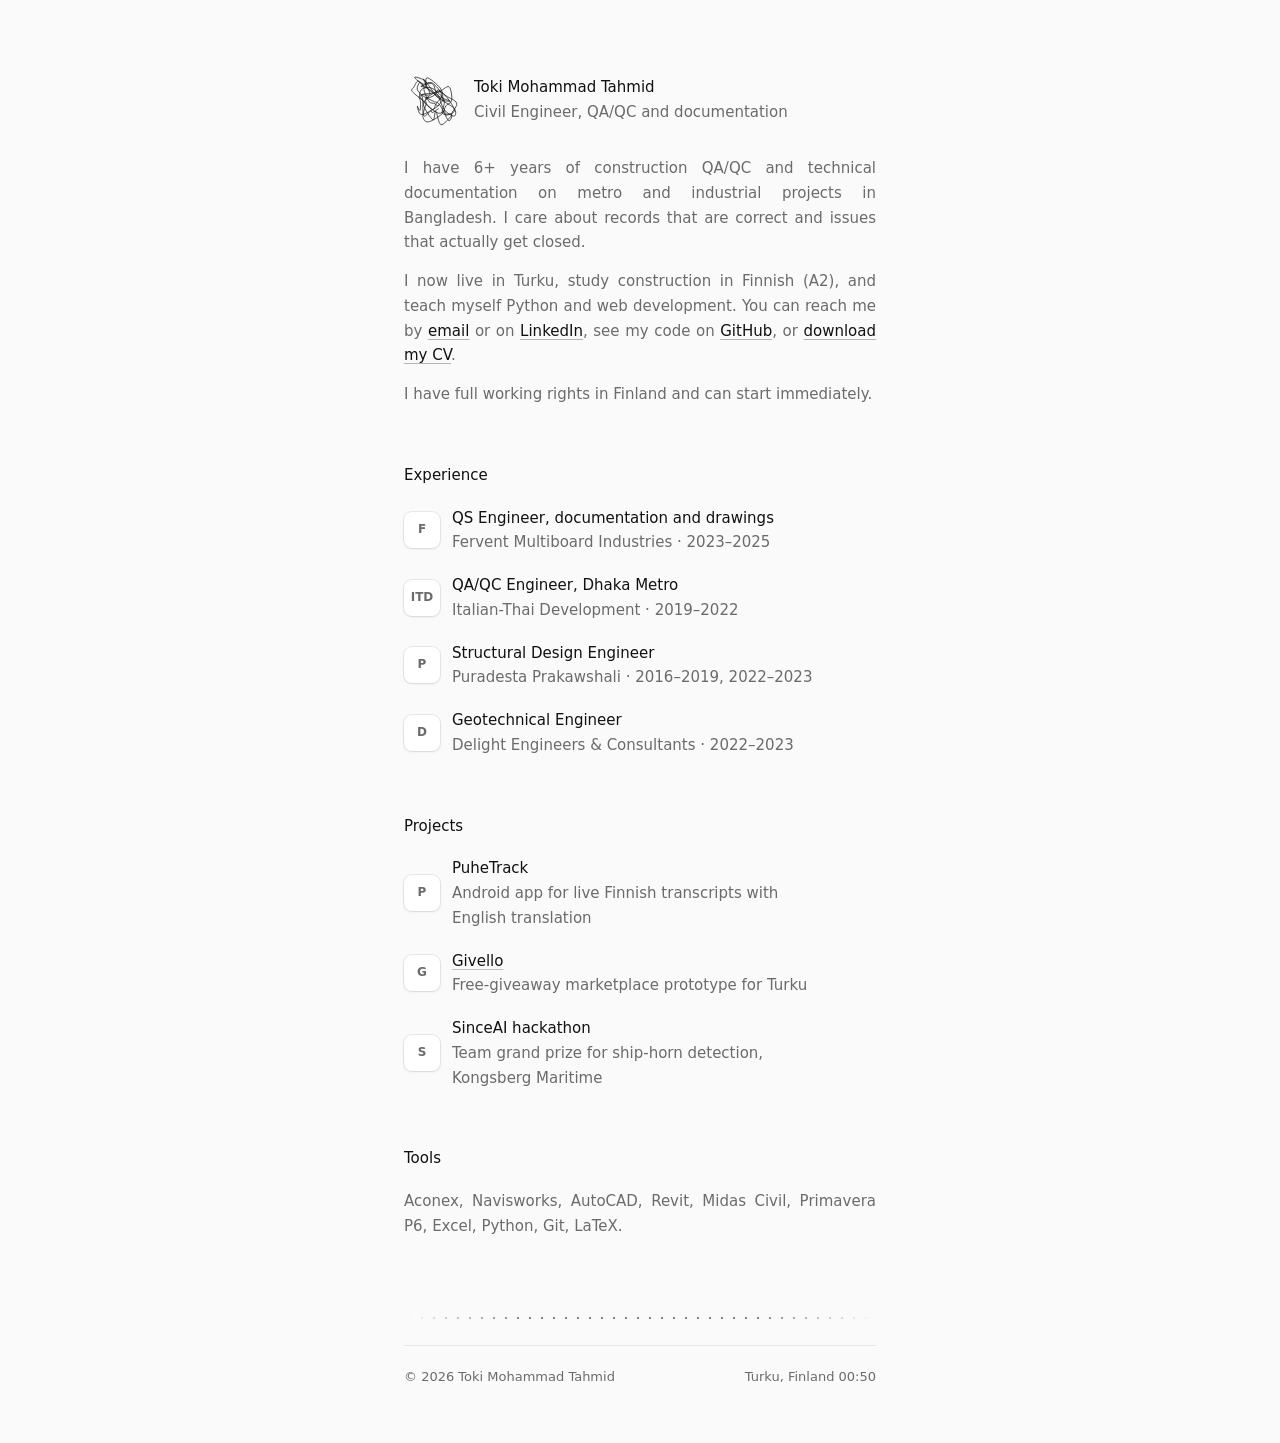
==== commit d76fd7f6: "CV site v4 index and README" ====
--- a/index.html
+++ b/index.html
@@ -1,148 +1,83 @@
 <!DOCTYPE html>
 <html lang="en">
-
 <head>
   <meta charset="UTF-8">
   <meta name="viewport" content="width=device-width, initial-scale=1.0">
-  <meta name="description" content="Toki Mohammad Tahmid - Civil Engineer and Project Coordinator based in Turku, Finland.">
-  <meta name="robots" content="index,follow">
-  <title>Toki Mohammad Tahmid | Civil Engineer & Project Coordinator</title>
+  <title>Toki Mohammad Tahmid - Civil Engineer</title>
+  <meta name="description" content="Civil engineer in Turku, Finland. 6+ years in construction QA/QC and technical documentation, plus self-taught IT skills.">
+  <meta name="color-scheme" content="light dark">
+  <meta name="theme-color" content="#fafafa" media="(prefers-color-scheme: light)">
+  <meta name="theme-color" content="#0e0e0e" media="(prefers-color-scheme: dark)">
+  <meta property="og:type" content="website">
+  <meta name="twitter:card" content="summary">
+  <meta property="og:locale" content="en_GB">
+  <meta property="og:title" content="Toki Mohammad Tahmid - Civil Engineer">
+  <meta property="og:description" content="QA/QC and technical documentation on infrastructure projects. Based in Turku, Finland.">
+  <meta property="og:url" content="https://tamidtoki.github.io/CV_Website/">
+  <link rel="canonical" href="https://tamidtoki.github.io/CV_Website/">
+  <link rel="icon" type="image/svg+xml" href="assets/favicon.svg">
+  <script>document.documentElement.className="js"</script>
+  <link rel="stylesheet" href="css/styles.css">
+</head>
+<body>
+  <main>
+    <header class="id">
+      <svg class="mark" viewBox="0 0 100 100" width="56" height="56" aria-hidden="true" focusable="false"><g fill="none" stroke="currentColor" stroke-linecap="round" stroke-linejoin="round"><path d="M61.3 65.7 C59.5 66.8 53.0 71.7 50.7 72.3 C48.4 72.9 50.2 68.5 47.6 69.4 C45.0 70.4 37.5 82.0 35.1 77.9 C32.6 73.9 34.7 53.0 32.8 45.2 C30.9 37.4 24.5 35.7 23.7 31.3 C22.9 26.9 26.1 20.5 28.0 18.8 C29.9 17.2 31.5 21.3 35.2 21.5 C39.0 21.6 45.1 16.6 50.5 19.7 C55.8 22.9 66.0 34.1 67.2 40.3 C68.4 46.4 60.2 52.1 57.5 56.5 C54.8 61.0 54.4 67.7 51.0 67.2 C47.6 66.7 43.0 59.1 37.0 53.7 C30.9 48.3 17.9 39.1 14.7 34.7 C11.5 30.2 15.9 30.2 17.7 27.0 C19.5 23.9 22.2 15.8 25.7 16.0 C29.1 16.2 35.7 28.9 38.3 28.0 C40.9 27.1 36.7 10.2 41.2 10.3 C45.6 10.5 60.2 22.4 65.0 29.0 C69.8 35.7 69.3 46.7 69.9 50.4 C70.6 54.1 70.4 49.3 68.8 51.0 C67.2 52.6 62.5 59.4 60.3 60.3 C58.0 61.3 58.0 58.1 55.4 56.8 C52.8 55.5 47.6 56.2 44.5 52.7 C41.4 49.2 38.1 39.6 36.6 35.6 C35.2 31.6 36.0 30.2 35.7 28.7 C35.5 27.2 36.1 27.3 35.3 26.7 C34.4 26.2 28.1 26.1 30.7 25.2 C33.2 24.2 45.9 18.5 50.6 21.0 C55.2 23.4 55.4 35.6 58.7 40.0 C62.1 44.4 67.0 45.5 70.8 47.5 C74.6 49.4 81.8 51.4 81.6 51.8 C81.3 52.2 75.4 53.2 69.3 49.9 C63.2 46.7 53.3 38.7 44.9 32.0 C36.5 25.4 20.2 12.8 18.9 10.0 C17.5 7.1 33.3 12.1 36.9 15.1 C40.5 18.1 38.4 25.0 40.5 28.2 C42.6 31.4 46.3 31.2 49.7 34.2 C53.1 37.2 54.3 41.0 61.0 46.2 C67.6 51.3 84.9 59.7 89.6 65.1 C94.3 70.6 92.3 78.6 89.3 78.9 C86.3 79.2 76.3 73.1 71.6 66.9 C66.8 60.6 63.5 45.8 60.8 41.2 C58.1 36.6 59.7 43.9 55.4 39.1 C51.1 34.4 36.6 12.7 35.0 12.7 C33.5 12.8 46.9 34.6 46.3 39.3 C45.8 44.0 30.6 38.8 31.6 40.9 C32.6 43.1 46.9 49.3 52.2 52.2 C57.5 55.1 58.9 52.3 63.4 58.1 C68.0 63.8 75.9 83.7 79.4 86.6 C83.0 89.5 86.6 77.8 84.8 75.6 C83.0 73.4 70.7 77.7 68.5 73.5 C66.3 69.2 74.3 57.5 71.5 50.2 C68.6 43.0 57.7 33.2 51.4 29.7 C45.2 26.3 37.7 27.6 33.8 29.6 C29.9 31.5 27.0 36.9 28.0 41.6 C28.9 46.4 34.0 52.6 39.7 58.0 C45.3 63.3 56.2 71.8 61.6 73.6 C67.0 75.5 69.7 68.5 72.0 69.1 C74.2 69.7 72.1 77.5 75.1 77.2 C78.1 76.9 91.7 74.3 90.1 67.3 C88.4 60.4 73.7 38.8 65.2 35.4 C56.7 32.0 42.7 45.3 39.1 47.0 C35.5 48.6 44.4 43.3 43.7 45.2 C43.0 47.2 33.5 52.0 34.8 58.7 C36.1 65.3 47.8 83.3 51.5 85.2 C55.1 87.2 54.3 69.0 56.7 70.4 C59.1 71.9 61.4 92.5 65.8 94.0 C70.3 95.5 80.0 83.2 83.3 79.7 C86.6 76.2 83.7 77.2 85.5 73.1 C87.3 69.1 95.8 60.6 94.0 55.5 C92.2 50.4 80.5 46.4 75.0 42.5 C69.5 38.6 64.6 32.2 61.1 32.1 C57.6 31.9 57.7 38.9 54.0 41.7 C50.2 44.6 40.9 46.7 38.5 49.2 C36.1 51.6 40.5 51.7 39.6 56.6 C38.8 61.5 33.0 73.4 33.6 78.8 C34.2 84.2 37.5 89.8 43.2 89.1 C48.9 88.5 62.6 79.7 67.8 75.0 C73.0 70.2 71.6 64.8 74.5 60.7 C77.4 56.7 84.2 56.2 85.1 50.5 C86.1 44.8 84.3 28.8 80.2 26.4 C76.1 24.0 69.0 33.7 60.5 36.2 C52.0 38.7 34.4 38.3 29.3 41.3 C24.1 44.3 29.7 49.4 29.6 54.0 C29.5 58.5 29.7 67.5 28.7 68.7 C27.7 69.8 23.4 59.8 23.7 61.0 C24.1 62.3 25.9 75.2 30.9 76.0 C35.8 76.8 48.2 68.6 53.4 65.8 C58.6 63.1 60.5 60.5 62.0 59.4" stroke-width="1.5" opacity=".85"/></g></svg>
+      <div>
+        <h1>Toki Mohammad Tahmid</h1>
+        <p>Civil Engineer, QA/QC and documentation</p>
+      </div>
+    </header>
 
-  <link rel="preconnect" href="https://fonts.googleapis.com">
-  <link rel="preconnect" href="https://fonts.gstatic.com" crossorigin>
-  <link
-    href="https://fonts.googleapis.com/css2?family=Instrument+Serif:ital@0;1&family=Inter+Tight:wght@400;500;600;700;800&family=IBM+Plex+Mono:wght@400;500&display=swap"
-    rel="stylesheet">
+    <p>I have 6+ years of construction QA/QC and technical documentation on metro and industrial projects in Bangladesh. I care about records that are correct and issues that actually get closed.</p>
+    <p>I now live in Turku, study construction in Finnish (A2), and teach myself Python and web development. You can reach me by <a href="mailto:tahmid.ce.08@gmail.com">email</a> or on <a href="https://www.linkedin.com/in/tokimohammad-tahmid-a7b334159" target="_blank" rel="noopener noreferrer">LinkedIn</a>, see my code on <a href="https://github.com/TamidToki" target="_blank" rel="noopener noreferrer">GitHub</a>, or <a href="assets/Toki_Mohammad_Tahmid_CV.pdf" download>download my CV</a>.</p>
+    <p>I have full working rights in Finland and can start immediately.</p>
 
-  <link rel="stylesheet" href="./src/style.css">
-</head>
+    <h2>Experience</h2>
+    <ul class="list">
+      <li data-reveal>
+        <span class="tile" aria-hidden="true">F</span>
+        <span><b>QS Engineer, documentation and drawings</b><small>Fervent Multiboard Industries · 2023&ndash;2025</small></span>
+      </li>
+      <li data-reveal>
+        <span class="tile" aria-hidden="true">ITD</span>
+        <span><b>QA/QC Engineer, Dhaka Metro</b><small>Italian-Thai Development · 2019&ndash;2022</small></span>
+      </li>
+      <li data-reveal>
+        <span class="tile" aria-hidden="true">P</span>
+        <span><b>Structural Design Engineer</b><small>Puradesta Prakawshali · 2016&ndash;2019, 2022&ndash;2023</small></span>
+      </li>
+      <li data-reveal>
+        <span class="tile" aria-hidden="true">D</span>
+        <span><b>Geotechnical Engineer</b><small>Delight Engineers &amp; Consultants · 2022&ndash;2023</small></span>
+      </li>
+    </ul>
 
-<body>
-  <a class="skip-link" href="#main">Skip to main content</a>
+    <h2>Projects</h2>
+    <ul class="list">
+      <li data-reveal>
+        <span class="tile" aria-hidden="true">P</span>
+        <span><b>PuheTrack</b><small>Android app for live Finnish transcripts with English translation</small></span>
+      </li>
+      <li data-reveal>
+        <span class="tile" aria-hidden="true">G</span>
+        <span><b><a href="https://github.com/TamidToki/Givello" target="_blank" rel="noopener noreferrer">Givello</a></b><small>Free-giveaway marketplace prototype for Turku</small></span>
+      </li>
+      <li data-reveal>
+        <span class="tile" aria-hidden="true">S</span>
+        <span><b>SinceAI hackathon</b><small>Team grand prize for ship-horn detection, Kongsberg Maritime</small></span>
+      </li>
+    </ul>
 
-  <header class="header">
-    <div class="container header-inner">
-      <a href="#top" class="logo">Toki Mohammad Tahmid</a>
-      <button class="menu-toggle" id="menuToggle" aria-expanded="false" aria-controls="siteNav" aria-label="Toggle menu">
-        <span></span>
-        <span></span>
-      </button>
-      <nav class="nav" id="siteNav" aria-label="Primary">
-        <a href="#work">Experience</a>
-        <a href="#visuals">Visuals</a>
-        <a href="#skills">Skills</a>
-        <a href="#about">About</a>
-        <a href="#contact">Contact</a>
-      </nav>
-    </div>
-  </header>
+    <h2>Tools</h2>
+    <p class="plain">Aconex, Navisworks, AutoCAD, Revit, Midas Civil, Primavera P6, Excel, Python, Git, LaTeX.</p>
 
-  <main id="main">
-    <section id="top" class="hero section">
-      <div class="container hero-grid reveal">
-        <div class="hero-content">
-          <p class="eyebrow">Open to Project Coordinator, Assistant PM, Construction Site Engineer, PMO Support, and Junior Data Analyst roles</p>
-          <h1>
-            Civil Engineer focused on
-            <span class="serif">predictable delivery</span>
-          </h1>
-          <p class="hero-lead">
-            I turn complex infrastructure execution into measurable progress through documentation discipline,
-            schedule control, quality systems, and practical reporting.
-          </p>
-          <div id="role-targets" class="chip-row" aria-label="Role targets"></div>
-          <div class="hero-actions">
-            <a class="btn btn-primary" href="mailto:tahmid.ce.08@gmail.com">Contact Me</a>
-            <a class="btn btn-secondary" href="https://www.linkedin.com/in/toki-mohammad-t-a7b334159/" target="_blank" rel="noopener noreferrer">LinkedIn</a>
-          </div>
-        </div>
-
-        <aside class="hero-media reveal">
-          <figure>
-            <img id="profile-pic" src="" alt="Toki Mohammad Tahmid">
-            <figcaption>Based in Turku, Finland. Available for relocation and international teams.</figcaption>
-          </figure>
-        </aside>
-      </div>
-    </section>
-
-    <section class="section" aria-label="Impact highlights">
-      <div class="container reveal">
-        <h2 class="section-title">Selected Impact</h2>
-        <div id="impact-grid" class="impact-grid"></div>
-      </div>
-    </section>
-
-    <section id="visuals" class="section visuals" aria-label="Project visuals">
-      <div class="container reveal visuals-head">
-        <h2 class="section-title">Project Visuals</h2>
-        <p class="visuals-lead">
-          Field coordination, multidisciplinary teamwork, and delivery context across recent assignments.
-        </p>
-      </div>
-      <div class="visual-marquee" role="list" aria-label="Moving visual project gallery">
-        <div class="marquee-row">
-          <div id="marquee-row-one" class="marquee-track"></div>
-        </div>
-        <div class="marquee-row">
-          <div id="marquee-row-two" class="marquee-track reverse"></div>
-        </div>
-      </div>
-    </section>
-
-    <section id="work" class="section">
-      <div class="container reveal">
-        <h2 class="section-title">Experience</h2>
-        <div id="experience-feed" class="experience-feed"></div>
-      </div>
-    </section>
-
-    <section id="skills" class="section">
-      <div class="container reveal">
-        <h2 class="section-title">Skills for 2025-2026 Hiring</h2>
-        <div id="skills-grid" class="skills-grid"></div>
-        <h3 class="sub-title">Tools & Platforms</h3>
-        <div id="tools-strip" class="chip-row"></div>
-      </div>
-    </section>
-
-    <section id="about" class="section">
-      <div class="container about-grid reveal">
-        <div>
-          <h2 class="section-title">About</h2>
-          <div id="about-body-text" class="about-text"></div>
-        </div>
-        <div>
-          <h3 class="sub-title">How I Work</h3>
-          <div id="phi-list" class="principles"></div>
-          <figure class="site-photo">
-            <img src="assets/images/site-team-photo.jpg" alt="Construction site collaboration">
-            <figcaption>Field execution and multidisciplinary collaboration in large-scale projects.</figcaption>
-          </figure>
-        </div>
-      </div>
-    </section>
-
-    <section id="contact" class="section">
-      <div class="container reveal">
-        <h2 class="section-title">Contact</h2>
-        <p class="contact-lead">Ready to contribute immediately in project execution, coordination, and reporting roles.</p>
-        <div id="contact-cards" class="contact-cards"></div>
-      </div>
-    </section>
+    <div class="dots" aria-hidden="true"></div>
+    <footer>
+      <span>&copy; <span id="year">2026</span> Toki Mohammad Tahmid</span>
+      <span>Turku, Finland <span id="clock" aria-hidden="true"></span></span>
+    </footer>
   </main>
-
-  <footer class="footer section">
-    <div class="container footer-inner">
-      <div>
-        <p class="footer-name">Toki Mohammad Tahmid</p>
-        <p class="footer-role">Civil Engineer & Project Coordinator</p>
-      </div>
-      <p>© <span id="year"></span> Toki Mohammad Tahmid</p>
-    </div>
-  </footer>
-
-  <script type="module" src="./src/main.js"></script>
+  <script src="js/main.js"></script>
 </body>
-
 </html>
--- a/css/styles.css
+++ b/css/styles.css
@@ -0,0 +1,36 @@
+/* Single narrow column, system fonts, quiet colours. */
+:root { --bg: #fafafa; --ink: #111; --muted: #6b6b6b; --line: #e6e6e6; --tile: #fff; --shadow: 0 0 0 1px rgba(0,0,0,.07), 0 1px 3px rgba(0,0,0,.08); }
+@media (prefers-color-scheme: dark) {
+  :root { --bg: #0e0e0e; --ink: #ededed; --muted: #8f8f8f; --line: #232323; --tile: #1a1a1a; --shadow: 0 0 0 1px rgba(255,255,255,.09); }
+}
+* { box-sizing: border-box; margin: 0; padding: 0; }
+html { -webkit-text-size-adjust: 100%; }
+html { color-scheme: light dark; }
+body { background: var(--bg); color: var(--ink); font: 400 15px/1.65 system-ui, -apple-system, "Segoe UI", Roboto, sans-serif; -webkit-font-smoothing: antialiased; }
+main { max-width: 520px; margin: 0 auto; padding: 72px max(24px, env(safe-area-inset-right)) max(56px, env(safe-area-inset-bottom)) max(24px, env(safe-area-inset-left)); }
+p { color: var(--muted); margin-bottom: 14px; text-align: justify; text-justify: inter-word; hyphens: auto; -webkit-hyphens: auto; }
+.id p, .list small { text-align: left; hyphens: manual; }
+::selection { background: var(--ink); color: var(--bg); }
+a { color: var(--ink); text-decoration: underline; text-decoration-color: color-mix(in srgb, var(--ink) 30%, transparent); text-underline-offset: 3px; transition: text-decoration-color .15s; }
+a:hover, a:focus-visible { text-decoration-color: var(--ink); }
+.id { display: flex; align-items: center; gap: 14px; margin-bottom: 28px; }
+.mark { flex: none; width: 56px; height: 56px; color: var(--ink); }
+h1, h2 { font-size: 15px; font-weight: 500; }
+h2 { margin: 56px 0 18px; }
+.id p { margin: 0; }
+.list { list-style: none; display: grid; gap: 18px; }
+.list li { display: flex; align-items: center; gap: 12px; }
+.tile { flex: none; width: 36px; height: 36px; border-radius: 8px; background: var(--tile); box-shadow: var(--shadow); display: grid; place-items: center; font-size: 12px; font-weight: 600; color: var(--muted); }
+.list b { display: block; font-weight: 400; }
+.list b a { text-decoration-color: color-mix(in srgb, var(--ink) 25%, transparent); }
+.list small { text-wrap: pretty; }
+.list small { display: block; font-size: 15px; color: var(--muted); }
+.plain { margin: 0; }
+.dots { margin-top: 72px; height: 14px; background-image: radial-gradient(circle, var(--muted) 1px, transparent 1.6px); background-size: 12px 14px; background-repeat: repeat-x; opacity: .8; -webkit-mask-image: linear-gradient(90deg, transparent, #000 25%, #000 75%, transparent); mask-image: linear-gradient(90deg, transparent, #000 25%, #000 75%, transparent); }
+footer { display: flex; justify-content: space-between; gap: 12px; margin-top: 20px; padding-top: 20px; border-top: 1px solid var(--line); font-size: 13px; color: var(--muted); flex-wrap: wrap; }
+.js [data-reveal] { opacity: 0; transform: translateY(6px); transition: opacity .5s ease, transform .5s ease; }
+.js [data-reveal].visible { opacity: 1; transform: none; }
+:focus-visible { outline: 2px solid var(--ink); outline-offset: 3px; border-radius: 2px; }
+@media (max-width: 520px) { main { padding-top: 48px; } }
+@media print { body { background: #fff; color: #000; } p, .list small, footer { color: #333; } [data-reveal] { opacity: 1 !important; transform: none !important; } }
+@media (prefers-reduced-motion: reduce) { .js [data-reveal] { opacity: 1; transform: none; transition: none; } a { transition: none; } }
